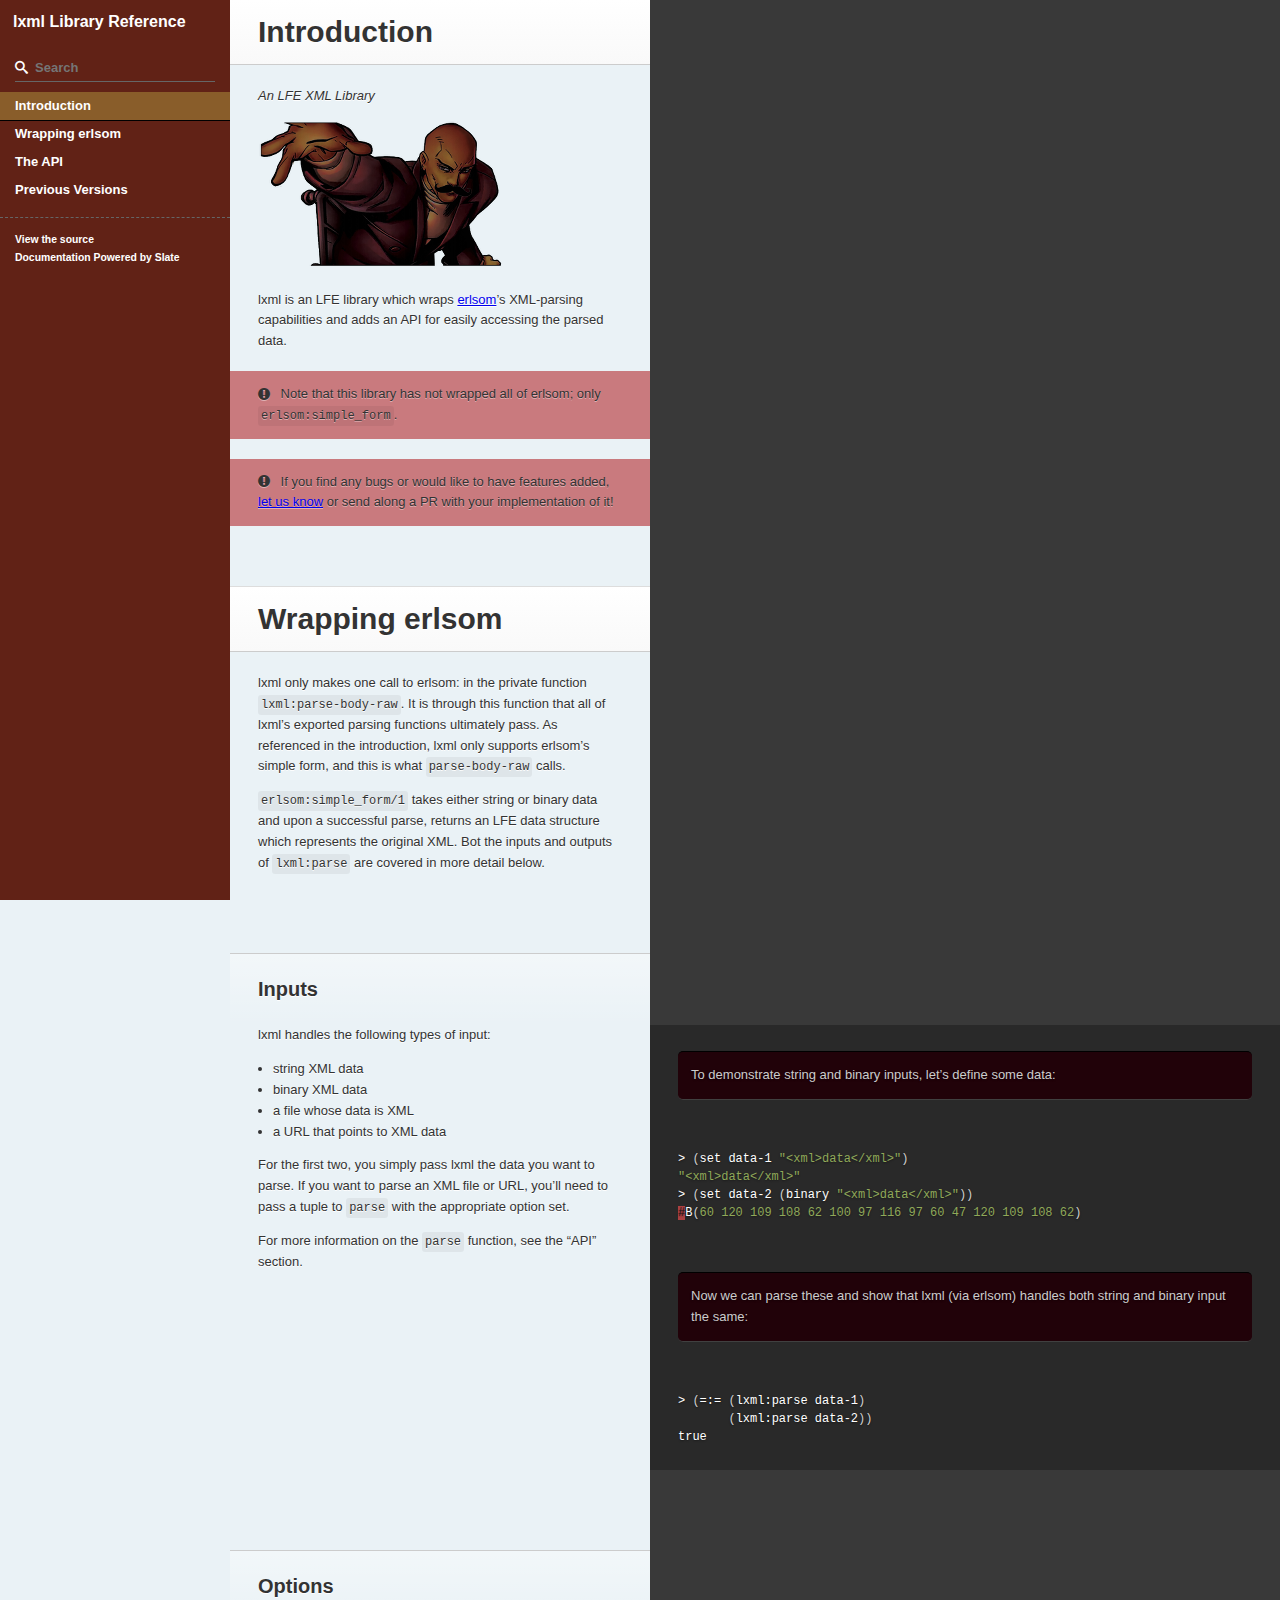
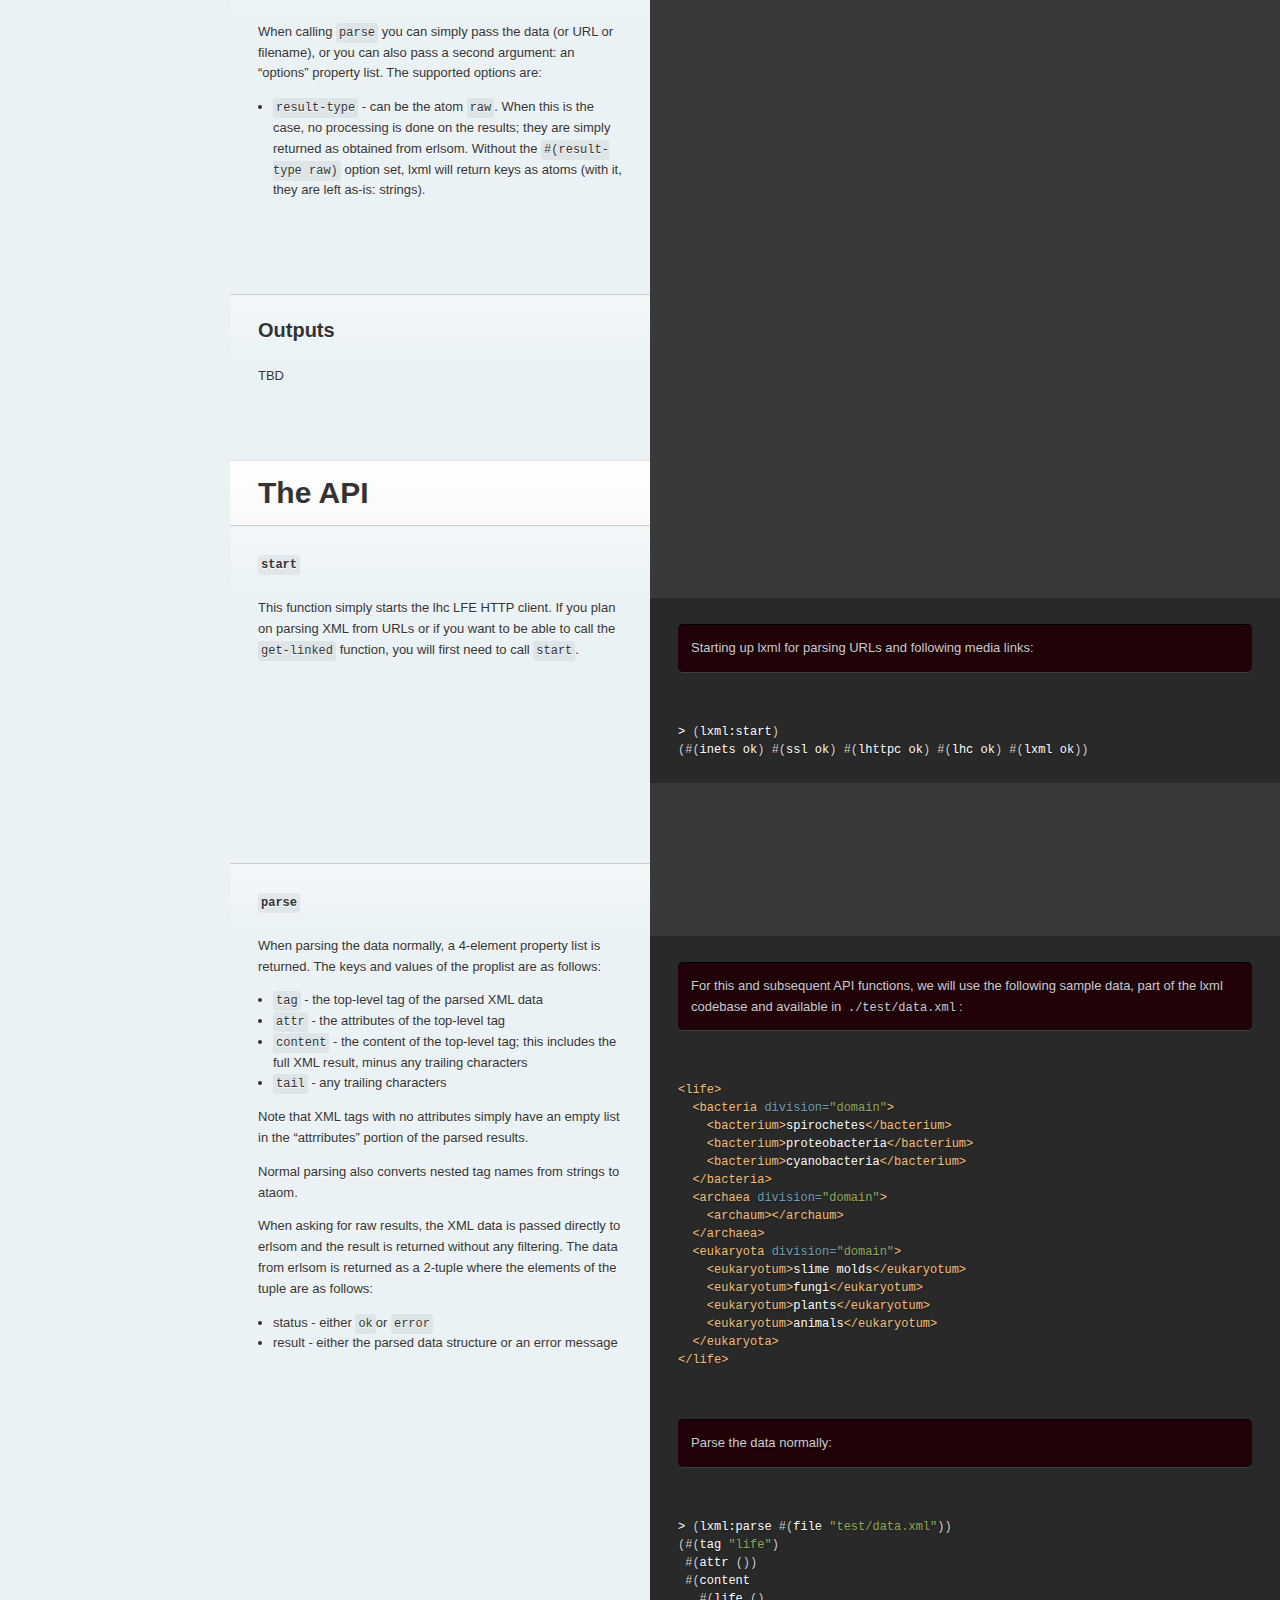
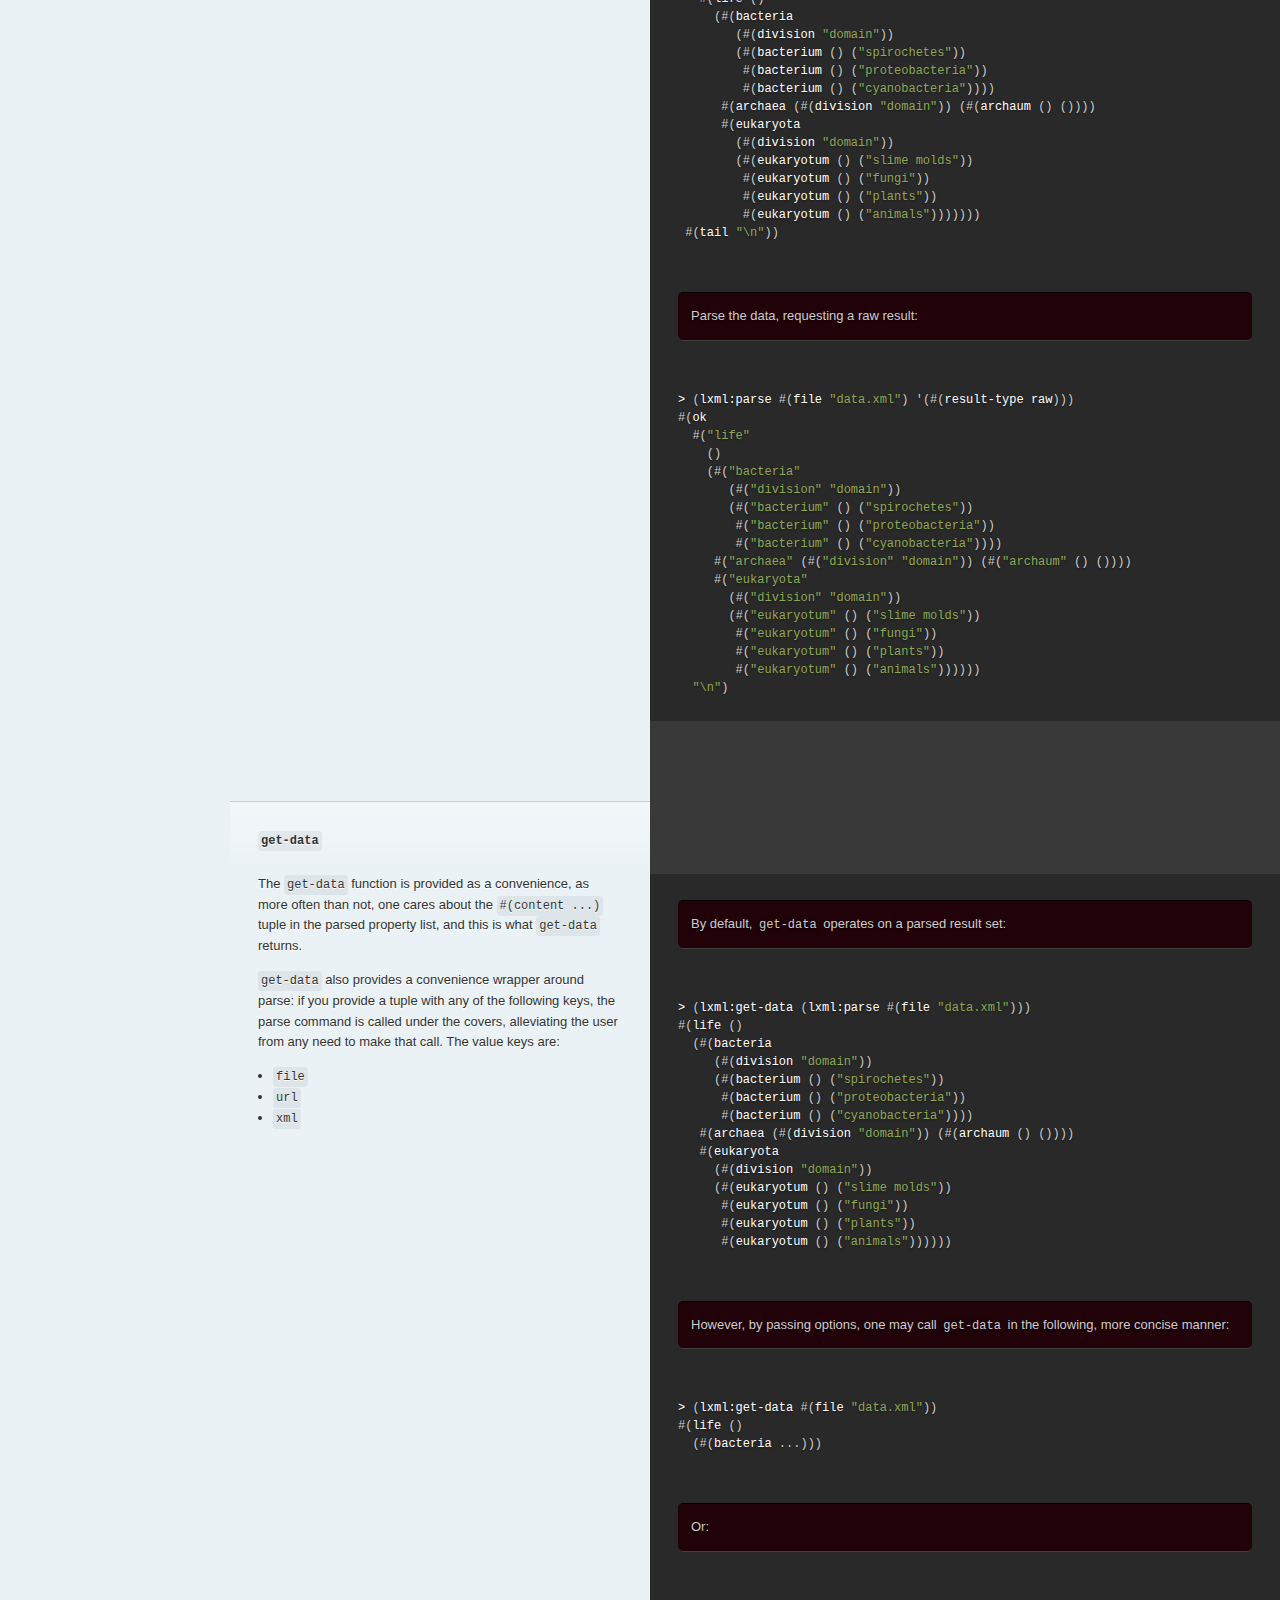
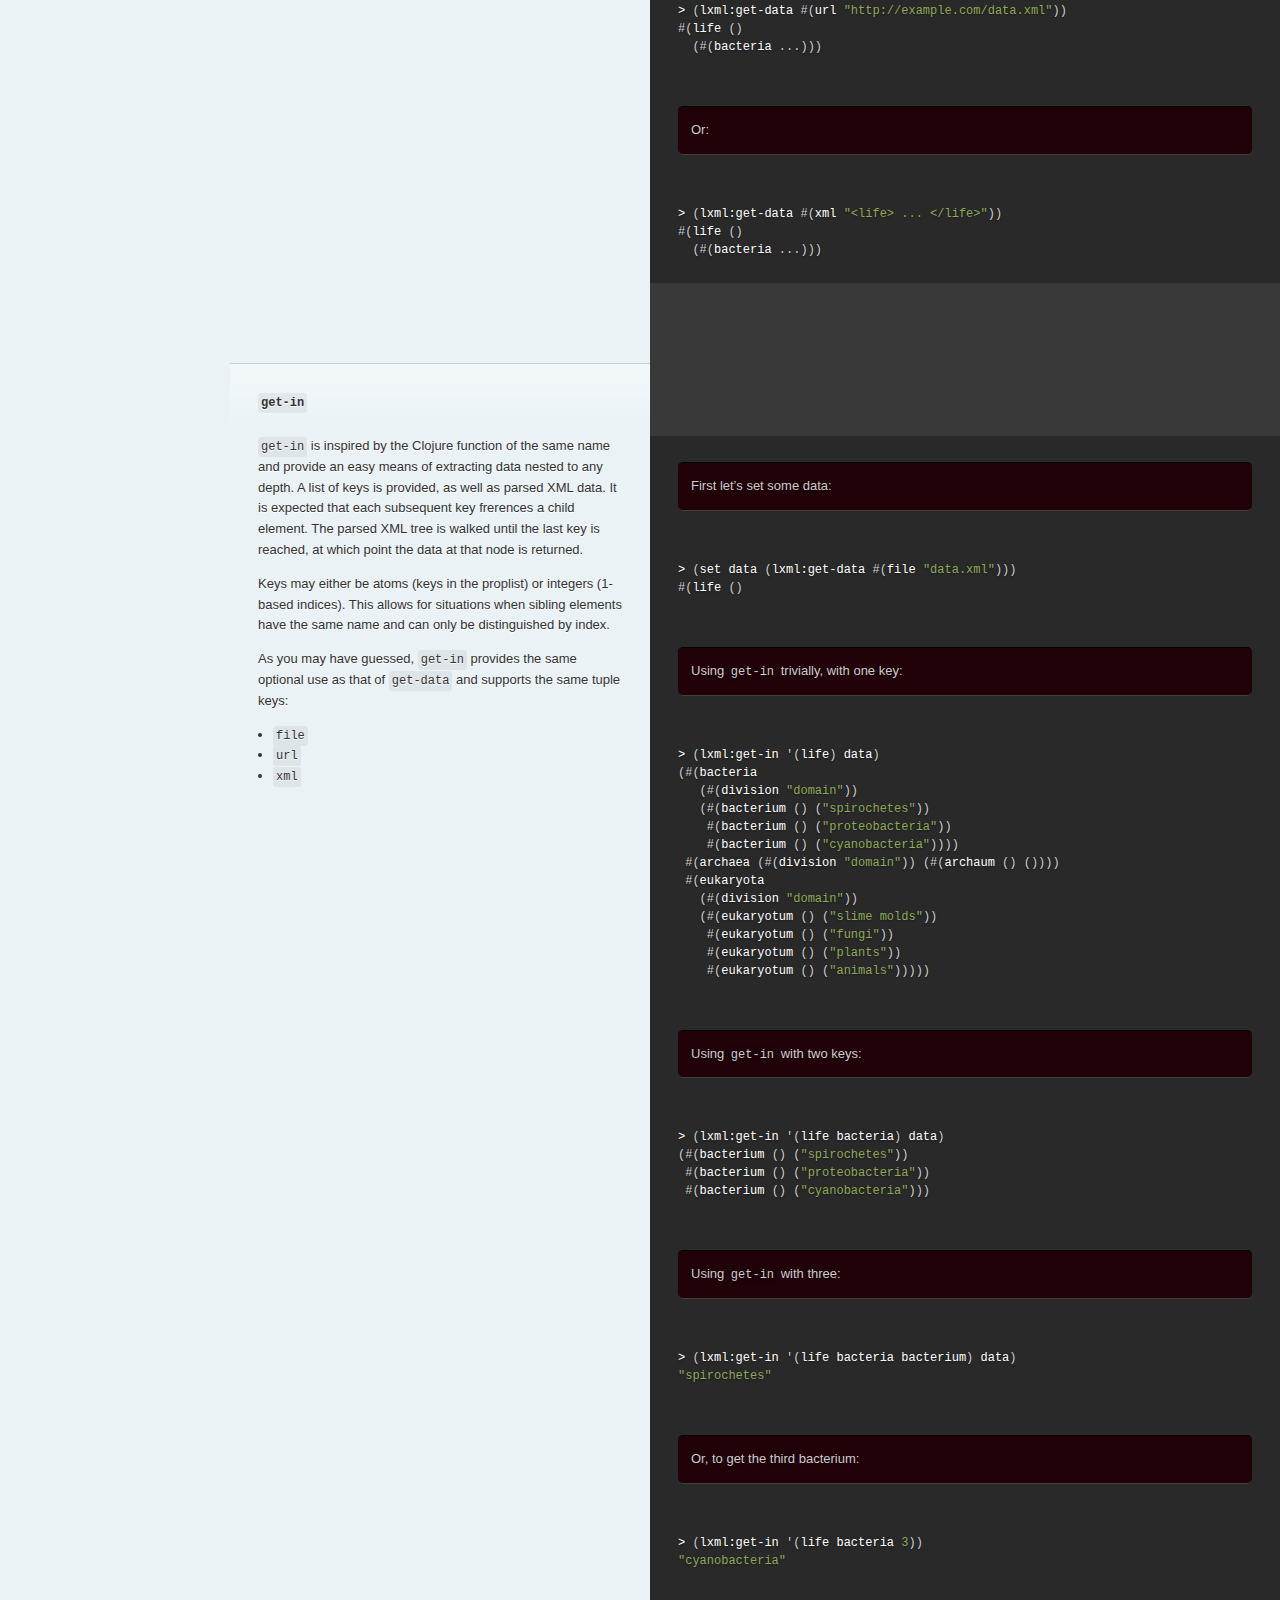
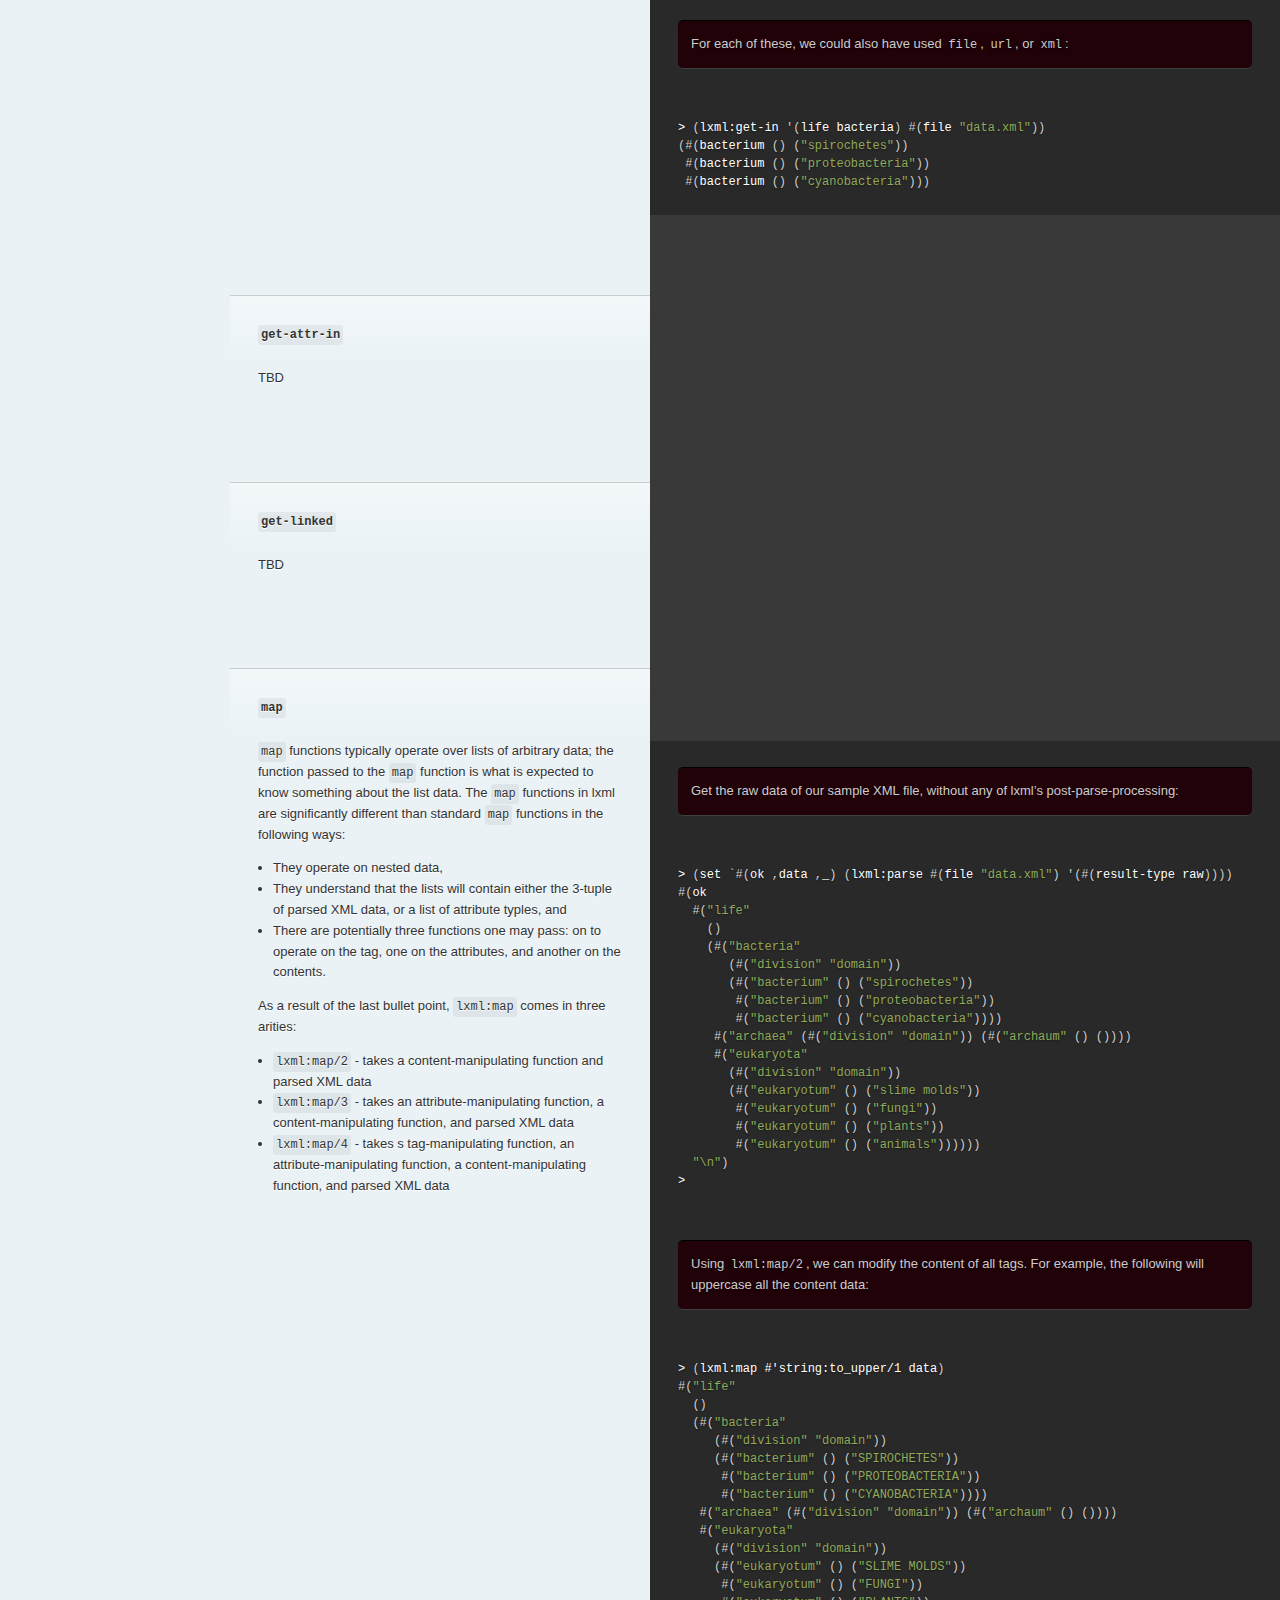
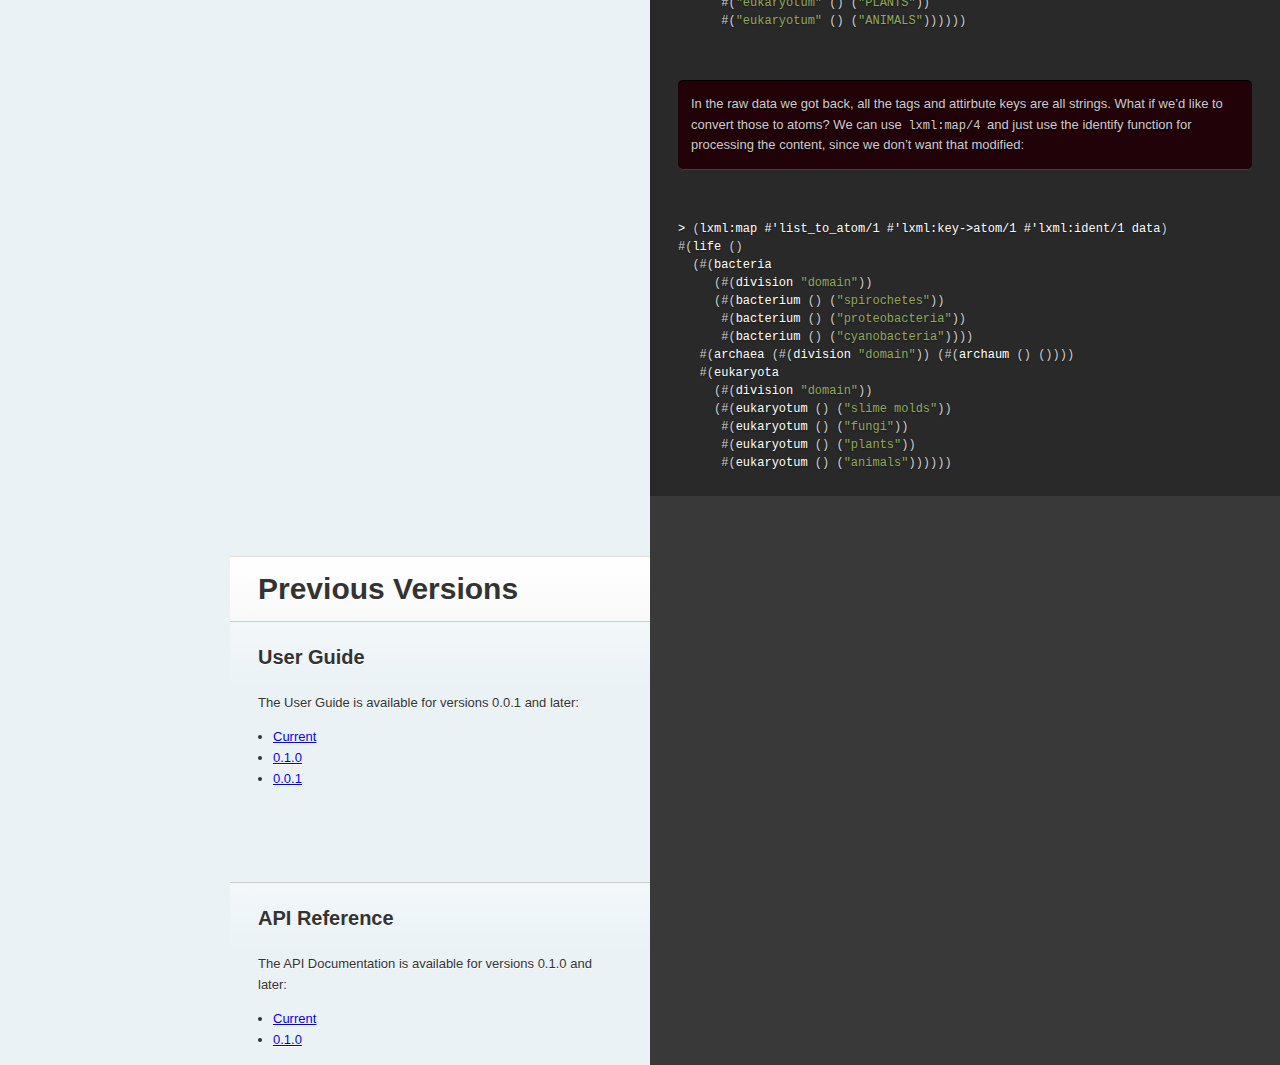
==== current/user-guide/index.html @ d86defbe "Generated content." ====
<!doctype html>
<html>
  <head>
    <meta charset="utf-8">
    <meta content="IE=edge,chrome=1" http-equiv="X-UA-Compatible">
    <meta name="viewport" content="width=device-width, initial-scale=1, maximum-scale=1">
    <title>lxml Library Reference</title>

    <link href="css/screen.css" rel="stylesheet" type="text/css" media="screen" />
    <link href="css/print.css" rel="stylesheet" type="text/css" media="print" />
    <script src="https://ajax.googleapis.com/ajax/libs/jquery/2.1.3/jquery.min.js"></script>
      <script src="js/all.js" type="text/javascript"></script>

      <script>
        $(function() {
          setupLanguages([null]);
        });
      </script>
  </head>

  <body class="index">
    <a href="#" id="nav-button">
      <span>
        NAV
        <img src="images/navbar.png" />
      </span>
    </a>
    <div class="tocify-wrapper">
      <div class="content"><span class="title">lxml Library Reference</span></div>
        <div class="lang-selector">
              <a href="#" data-language-name=""></a>
        </div>
        <div class="search">
          <input type="text" class="search" id="input-search" placeholder="Search">
        </div>
        <ul class="search-results"></ul>
      <div id="toc">
      </div>
        <ul class="toc-footer">
            <li><a href='http://githug.com/oubiwann/lxml/'>View the source</a></li>
            <li><a href='http://github.com/tripit/slate'>Documentation Powered by Slate</a></li>
        </ul>
    </div>
    <div class="page-wrapper">
      <div class="dark-box"></div>
      <div class="content">
        
          <h1 id="introduction">Introduction</h1>

<p><em>An LFE XML Library</em></p>

<p><img src="images/professor-xavier-emile.png" /></p>

<p>lxml is an LFE library which wraps <a href="https://github.com/willemdj/erlsom">erlsom</a>&rsquo;s XML-parsing capabilities and adds
an API for easily accessing the parsed data.</p>

<aside class="warning">
Note that this library has not wrapped all of erlsom; only <code>erlsom:simple_form</code>.
</aside>

<aside class="warning">
If you find any bugs or would like to have features added,
<a href="https://github.com/oubiwann/lxml/issues/new">let us know</a>
or send along a PR with your implementation of it!
</aside>

          <h1 id="wrapping-erlsom">Wrapping erlsom</h1>

<p>lxml only makes one call to erlsom: in the private function
<code class="prettyprint">lxml:parse-body-raw</code>. It is through this function that all of lxml&rsquo;s exported
parsing functions ultimately pass. As referenced in the introduction, lxml only
supports erlsom&rsquo;s simple form, and this is what <code class="prettyprint">parse-body-raw</code> calls.</p>

<p><code class="prettyprint">erlsom:simple_form/1</code> takes either string or binary data and upon a
successful parse, returns an LFE data structure which represents the original
XML. Bot the inputs and outputs of <code class="prettyprint">lxml:parse</code> are covered in more detail
below.</p>

<h2 id="inputs">Inputs</h2>

<blockquote>
<p>To demonstrate string and binary inputs, let&rsquo;s define some data:</p>
</blockquote>
<pre class="highlight common_lisp"><code><span class="nb">&gt;</span> <span class="p">(</span><span class="nb">set</span> <span class="nv">data-1</span> <span class="s">"&lt;xml&gt;data&lt;/xml&gt;"</span><span class="p">)</span>
<span class="s">"&lt;xml&gt;data&lt;/xml&gt;"</span>
<span class="nb">&gt;</span> <span class="p">(</span><span class="nb">set</span> <span class="nv">data-2</span> <span class="p">(</span><span class="nv">binary</span> <span class="s">"&lt;xml&gt;data&lt;/xml&gt;"</span><span class="p">))</span>
<span class="err">#</span><span class="nv">B</span><span class="p">(</span><span class="mi">60</span> <span class="mi">120</span> <span class="mi">109</span> <span class="mi">108</span> <span class="mi">62</span> <span class="mi">100</span> <span class="mi">97</span> <span class="mi">116</span> <span class="mi">97</span> <span class="mi">60</span> <span class="mi">47</span> <span class="mi">120</span> <span class="mi">109</span> <span class="mi">108</span> <span class="mi">62</span><span class="p">)</span>
</code></pre>

<blockquote>
<p>Now we can parse these and show that lxml (via erlsom) handles both string and
binary input the same:</p>
</blockquote>
<pre class="highlight common_lisp"><code><span class="nb">&gt;</span> <span class="p">(</span><span class="nv">=:=</span> <span class="p">(</span><span class="nv">lxml:parse</span> <span class="nv">data-1</span><span class="p">)</span>
       <span class="p">(</span><span class="nv">lxml:parse</span> <span class="nv">data-2</span><span class="p">))</span>
<span class="nv">true</span>
</code></pre>

<p>lxml handles the following types of input:</p>

<ul>
<li>string XML data</li>
<li>binary XML data</li>
<li>a file whose data is XML</li>
<li>a URL that points to XML data</li>
</ul>

<p>For the first two, you simply pass lxml the data you want to parse. If you want
to parse an XML file or URL, you&rsquo;ll need to pass a tuple to <code class="prettyprint">parse</code> with the
appropriate option set.</p>

<p>For more information on the <code class="prettyprint">parse</code> function, see the &ldquo;API&rdquo; section.</p>

<h2 id="options">Options</h2>

<p>When calling <code class="prettyprint">parse</code> you can simply pass the data (or URL or filename), or
you can also pass a second argument: an &ldquo;options&rdquo; property list. The supported
options are:</p>

<ul>
<li><code class="prettyprint">result-type</code> - can be the atom <code class="prettyprint">raw</code>. When this is the case, no
processing is done on the results; they are simply returned as obtained
from erlsom. Without the <code class="prettyprint">#(result-type raw)</code> option set, lxml will return
keys as atoms (with it, they are left as-is: strings).</li>
</ul>

<h2 id="outputs">Outputs</h2>

<p>TBD</p>

          <h1 id="the-api">The API</h1>

<h2 id="start"><code class="prettyprint">start</code></h2>

<blockquote>
<p>Starting up lxml for parsing URLs and following media links:</p>
</blockquote>
<pre class="highlight common_lisp"><code><span class="nb">&gt;</span> <span class="p">(</span><span class="nv">lxml:start</span><span class="p">)</span>
<span class="p">(</span><span class="o">#(</span><span class="nv">inets</span> <span class="nv">ok</span><span class="p">)</span> <span class="o">#(</span><span class="nv">ssl</span> <span class="nv">ok</span><span class="p">)</span> <span class="o">#(</span><span class="nv">lhttpc</span> <span class="nv">ok</span><span class="p">)</span> <span class="o">#(</span><span class="nv">lhc</span> <span class="nv">ok</span><span class="p">)</span> <span class="o">#(</span><span class="nv">lxml</span> <span class="nv">ok</span><span class="p">))</span>
</code></pre>

<p>This function simply starts the lhc LFE HTTP client. If you plan on parsing XML
from URLs or if you want to be able to call the <code class="prettyprint">get-linked</code> function, you
will first need to call <code class="prettyprint">start</code>.</p>

<h2 id="parse"><code class="prettyprint">parse</code></h2>

<blockquote>
<p>For this and subsequent API functions, we will use the following
sample data, part of the lxml codebase and available in <code class="prettyprint">./test/data.xml</code>:</p>
</blockquote>
<pre class="highlight xml"><code><span class="nt">&lt;life&gt;</span>
  <span class="nt">&lt;bacteria</span> <span class="na">division=</span><span class="s">"domain"</span><span class="nt">&gt;</span>
    <span class="nt">&lt;bacterium&gt;</span>spirochetes<span class="nt">&lt;/bacterium&gt;</span>
    <span class="nt">&lt;bacterium&gt;</span>proteobacteria<span class="nt">&lt;/bacterium&gt;</span>
    <span class="nt">&lt;bacterium&gt;</span>cyanobacteria<span class="nt">&lt;/bacterium&gt;</span>
  <span class="nt">&lt;/bacteria&gt;</span>
  <span class="nt">&lt;archaea</span> <span class="na">division=</span><span class="s">"domain"</span><span class="nt">&gt;</span>
    <span class="nt">&lt;archaum&gt;&lt;/archaum&gt;</span>
  <span class="nt">&lt;/archaea&gt;</span>
  <span class="nt">&lt;eukaryota</span> <span class="na">division=</span><span class="s">"domain"</span><span class="nt">&gt;</span>
    <span class="nt">&lt;eukaryotum&gt;</span>slime molds<span class="nt">&lt;/eukaryotum&gt;</span>
    <span class="nt">&lt;eukaryotum&gt;</span>fungi<span class="nt">&lt;/eukaryotum&gt;</span>
    <span class="nt">&lt;eukaryotum&gt;</span>plants<span class="nt">&lt;/eukaryotum&gt;</span>
    <span class="nt">&lt;eukaryotum&gt;</span>animals<span class="nt">&lt;/eukaryotum&gt;</span>
  <span class="nt">&lt;/eukaryota&gt;</span>
<span class="nt">&lt;/life&gt;</span>
</code></pre>

<blockquote>
<p>Parse the data normally:</p>
</blockquote>
<pre class="highlight common_lisp"><code><span class="nb">&gt;</span> <span class="p">(</span><span class="nv">lxml:parse</span> <span class="o">#(</span><span class="nv">file</span> <span class="s">"test/data.xml"</span><span class="p">))</span>
<span class="p">(</span><span class="o">#(</span><span class="nv">tag</span> <span class="s">"life"</span><span class="p">)</span>
 <span class="o">#(</span><span class="nv">attr</span> <span class="p">())</span>
 <span class="o">#(</span><span class="nv">content</span>
   <span class="o">#(</span><span class="nv">life</span> <span class="p">()</span>
     <span class="p">(</span><span class="o">#(</span><span class="nv">bacteria</span>
        <span class="p">(</span><span class="o">#(</span><span class="nv">division</span> <span class="s">"domain"</span><span class="p">))</span>
        <span class="p">(</span><span class="o">#(</span><span class="nv">bacterium</span> <span class="p">()</span> <span class="p">(</span><span class="s">"spirochetes"</span><span class="p">))</span>
         <span class="o">#(</span><span class="nv">bacterium</span> <span class="p">()</span> <span class="p">(</span><span class="s">"proteobacteria"</span><span class="p">))</span>
         <span class="o">#(</span><span class="nv">bacterium</span> <span class="p">()</span> <span class="p">(</span><span class="s">"cyanobacteria"</span><span class="p">))))</span>
      <span class="o">#(</span><span class="nv">archaea</span> <span class="p">(</span><span class="o">#(</span><span class="nv">division</span> <span class="s">"domain"</span><span class="p">))</span> <span class="p">(</span><span class="o">#(</span><span class="nv">archaum</span> <span class="p">()</span> <span class="p">())))</span>
      <span class="o">#(</span><span class="nv">eukaryota</span>
        <span class="p">(</span><span class="o">#(</span><span class="nv">division</span> <span class="s">"domain"</span><span class="p">))</span>
        <span class="p">(</span><span class="o">#(</span><span class="nv">eukaryotum</span> <span class="p">()</span> <span class="p">(</span><span class="s">"slime molds"</span><span class="p">))</span>
         <span class="o">#(</span><span class="nv">eukaryotum</span> <span class="p">()</span> <span class="p">(</span><span class="s">"fungi"</span><span class="p">))</span>
         <span class="o">#(</span><span class="nv">eukaryotum</span> <span class="p">()</span> <span class="p">(</span><span class="s">"plants"</span><span class="p">))</span>
         <span class="o">#(</span><span class="nv">eukaryotum</span> <span class="p">()</span> <span class="p">(</span><span class="s">"animals"</span><span class="p">)))))))</span>
 <span class="o">#(</span><span class="nv">tail</span> <span class="s">"\n"</span><span class="p">))</span>
</code></pre>

<blockquote>
<p>Parse the data, requesting a raw result:</p>
</blockquote>
<pre class="highlight common_lisp"><code><span class="nb">&gt;</span> <span class="p">(</span><span class="nv">lxml:parse</span> <span class="o">#(</span><span class="nv">file</span> <span class="s">"data.xml"</span><span class="p">)</span> <span class="o">'</span><span class="p">(</span><span class="o">#(</span><span class="nv">result-type</span> <span class="nv">raw</span><span class="p">)))</span>
<span class="o">#(</span><span class="nv">ok</span>
  <span class="o">#(</span><span class="s">"life"</span>
    <span class="p">()</span>
    <span class="p">(</span><span class="o">#(</span><span class="s">"bacteria"</span>
       <span class="p">(</span><span class="o">#(</span><span class="s">"division"</span> <span class="s">"domain"</span><span class="p">))</span>
       <span class="p">(</span><span class="o">#(</span><span class="s">"bacterium"</span> <span class="p">()</span> <span class="p">(</span><span class="s">"spirochetes"</span><span class="p">))</span>
        <span class="o">#(</span><span class="s">"bacterium"</span> <span class="p">()</span> <span class="p">(</span><span class="s">"proteobacteria"</span><span class="p">))</span>
        <span class="o">#(</span><span class="s">"bacterium"</span> <span class="p">()</span> <span class="p">(</span><span class="s">"cyanobacteria"</span><span class="p">))))</span>
     <span class="o">#(</span><span class="s">"archaea"</span> <span class="p">(</span><span class="o">#(</span><span class="s">"division"</span> <span class="s">"domain"</span><span class="p">))</span> <span class="p">(</span><span class="o">#(</span><span class="s">"archaum"</span> <span class="p">()</span> <span class="p">())))</span>
     <span class="o">#(</span><span class="s">"eukaryota"</span>
       <span class="p">(</span><span class="o">#(</span><span class="s">"division"</span> <span class="s">"domain"</span><span class="p">))</span>
       <span class="p">(</span><span class="o">#(</span><span class="s">"eukaryotum"</span> <span class="p">()</span> <span class="p">(</span><span class="s">"slime molds"</span><span class="p">))</span>
        <span class="o">#(</span><span class="s">"eukaryotum"</span> <span class="p">()</span> <span class="p">(</span><span class="s">"fungi"</span><span class="p">))</span>
        <span class="o">#(</span><span class="s">"eukaryotum"</span> <span class="p">()</span> <span class="p">(</span><span class="s">"plants"</span><span class="p">))</span>
        <span class="o">#(</span><span class="s">"eukaryotum"</span> <span class="p">()</span> <span class="p">(</span><span class="s">"animals"</span><span class="p">))))))</span>
  <span class="s">"\n"</span><span class="p">)</span>
</code></pre>

<p>When parsing the data normally, a 4-element property list is returned.
The keys and values of the proplist are as follows:</p>

<ul>
<li><code class="prettyprint">tag</code> - the top-level tag of the parsed XML data</li>
<li><code class="prettyprint">attr</code> - the attributes of the top-level tag</li>
<li><code class="prettyprint">content</code> - the content of the top-level tag; this includes the full
XML result, minus any trailing characters</li>
<li><code class="prettyprint">tail</code> - any trailing characters</li>
</ul>

<p>Note that XML tags with no attributes simply have an empty list in the
&ldquo;attrributes&rdquo; portion of the parsed results.</p>

<p>Normal parsing also converts nested tag names from strings to ataom.</p>

<p>When asking for raw results, the XML data is passed directly to erlsom and the
result is returned without any filtering. The data from erlsom is returned as
a 2-tuple where the elements of the tuple are as follows:</p>

<ul>
<li>status - either <code class="prettyprint">ok</code>or <code class="prettyprint">error</code></li>
<li>result - either the parsed data structure or an error message</li>
</ul>

<h2 id="get-data"><code class="prettyprint">get-data</code></h2>

<blockquote>
<p>By default, <code class="prettyprint">get-data</code> operates on a parsed result set:</p>
</blockquote>
<pre class="highlight common_lisp"><code><span class="nb">&gt;</span> <span class="p">(</span><span class="nv">lxml:get-data</span> <span class="p">(</span><span class="nv">lxml:parse</span> <span class="o">#(</span><span class="nv">file</span> <span class="s">"data.xml"</span><span class="p">)))</span>
<span class="o">#(</span><span class="nv">life</span> <span class="p">()</span>
  <span class="p">(</span><span class="o">#(</span><span class="nv">bacteria</span>
     <span class="p">(</span><span class="o">#(</span><span class="nv">division</span> <span class="s">"domain"</span><span class="p">))</span>
     <span class="p">(</span><span class="o">#(</span><span class="nv">bacterium</span> <span class="p">()</span> <span class="p">(</span><span class="s">"spirochetes"</span><span class="p">))</span>
      <span class="o">#(</span><span class="nv">bacterium</span> <span class="p">()</span> <span class="p">(</span><span class="s">"proteobacteria"</span><span class="p">))</span>
      <span class="o">#(</span><span class="nv">bacterium</span> <span class="p">()</span> <span class="p">(</span><span class="s">"cyanobacteria"</span><span class="p">))))</span>
   <span class="o">#(</span><span class="nv">archaea</span> <span class="p">(</span><span class="o">#(</span><span class="nv">division</span> <span class="s">"domain"</span><span class="p">))</span> <span class="p">(</span><span class="o">#(</span><span class="nv">archaum</span> <span class="p">()</span> <span class="p">())))</span>
   <span class="o">#(</span><span class="nv">eukaryota</span>
     <span class="p">(</span><span class="o">#(</span><span class="nv">division</span> <span class="s">"domain"</span><span class="p">))</span>
     <span class="p">(</span><span class="o">#(</span><span class="nv">eukaryotum</span> <span class="p">()</span> <span class="p">(</span><span class="s">"slime molds"</span><span class="p">))</span>
      <span class="o">#(</span><span class="nv">eukaryotum</span> <span class="p">()</span> <span class="p">(</span><span class="s">"fungi"</span><span class="p">))</span>
      <span class="o">#(</span><span class="nv">eukaryotum</span> <span class="p">()</span> <span class="p">(</span><span class="s">"plants"</span><span class="p">))</span>
      <span class="o">#(</span><span class="nv">eukaryotum</span> <span class="p">()</span> <span class="p">(</span><span class="s">"animals"</span><span class="p">))))))</span>
</code></pre>

<blockquote>
<p>However, by passing options, one may call <code class="prettyprint">get-data</code> in the following,
more concise manner:</p>
</blockquote>
<pre class="highlight common_lisp"><code><span class="nb">&gt;</span> <span class="p">(</span><span class="nv">lxml:get-data</span> <span class="o">#(</span><span class="nv">file</span> <span class="s">"data.xml"</span><span class="p">))</span>
<span class="o">#(</span><span class="nv">life</span> <span class="p">()</span>
  <span class="p">(</span><span class="o">#(</span><span class="nv">bacteria</span> <span class="o">...</span><span class="p">)))</span>
</code></pre>

<blockquote>
<p>Or:</p>
</blockquote>
<pre class="highlight common_lisp"><code><span class="nb">&gt;</span> <span class="p">(</span><span class="nv">lxml:get-data</span> <span class="o">#(</span><span class="nv">url</span> <span class="s">"http://example.com/data.xml"</span><span class="p">))</span>
<span class="o">#(</span><span class="nv">life</span> <span class="p">()</span>
  <span class="p">(</span><span class="o">#(</span><span class="nv">bacteria</span> <span class="o">...</span><span class="p">)))</span>
</code></pre>

<blockquote>
<p>Or:</p>
</blockquote>
<pre class="highlight common_lisp"><code><span class="nb">&gt;</span> <span class="p">(</span><span class="nv">lxml:get-data</span> <span class="o">#(</span><span class="nv">xml</span> <span class="s">"&lt;life&gt; ... &lt;/life&gt;"</span><span class="p">))</span>
<span class="o">#(</span><span class="nv">life</span> <span class="p">()</span>
  <span class="p">(</span><span class="o">#(</span><span class="nv">bacteria</span> <span class="o">...</span><span class="p">)))</span>
</code></pre>

<p>The <code class="prettyprint">get-data</code> function is provided as a convenience, as more often than not,
one cares about the <code class="prettyprint">#(content ...)</code> tuple in the parsed property list, and
this is what <code class="prettyprint">get-data</code> returns.</p>

<p><code class="prettyprint">get-data</code> also provides a convenience wrapper around parse: if you provide
a tuple with any of the following keys, the parse command is called under
the covers, alleviating the user from any need to make that call. The value
keys are:</p>

<ul>
<li><code class="prettyprint">file</code></li>
<li><code class="prettyprint">url</code></li>
<li><code class="prettyprint">xml</code></li>
</ul>

<h2 id="get-in"><code class="prettyprint">get-in</code></h2>

<blockquote>
<p>First let&rsquo;s set some data:</p>
</blockquote>
<pre class="highlight common_lisp"><code><span class="nb">&gt;</span> <span class="p">(</span><span class="nb">set</span> <span class="nv">data</span> <span class="p">(</span><span class="nv">lxml:get-data</span> <span class="o">#(</span><span class="nv">file</span> <span class="s">"data.xml"</span><span class="p">)))</span>
<span class="o">#(</span><span class="nv">life</span> <span class="p">()</span>
</code></pre>

<blockquote>
<p>Using <code class="prettyprint">get-in</code> trivially, with one key:</p>
</blockquote>
<pre class="highlight common_lisp"><code><span class="nb">&gt;</span> <span class="p">(</span><span class="nv">lxml:get-in</span> <span class="o">'</span><span class="p">(</span><span class="nv">life</span><span class="p">)</span> <span class="nv">data</span><span class="p">)</span>
<span class="p">(</span><span class="o">#(</span><span class="nv">bacteria</span>
   <span class="p">(</span><span class="o">#(</span><span class="nv">division</span> <span class="s">"domain"</span><span class="p">))</span>
   <span class="p">(</span><span class="o">#(</span><span class="nv">bacterium</span> <span class="p">()</span> <span class="p">(</span><span class="s">"spirochetes"</span><span class="p">))</span>
    <span class="o">#(</span><span class="nv">bacterium</span> <span class="p">()</span> <span class="p">(</span><span class="s">"proteobacteria"</span><span class="p">))</span>
    <span class="o">#(</span><span class="nv">bacterium</span> <span class="p">()</span> <span class="p">(</span><span class="s">"cyanobacteria"</span><span class="p">))))</span>
 <span class="o">#(</span><span class="nv">archaea</span> <span class="p">(</span><span class="o">#(</span><span class="nv">division</span> <span class="s">"domain"</span><span class="p">))</span> <span class="p">(</span><span class="o">#(</span><span class="nv">archaum</span> <span class="p">()</span> <span class="p">())))</span>
 <span class="o">#(</span><span class="nv">eukaryota</span>
   <span class="p">(</span><span class="o">#(</span><span class="nv">division</span> <span class="s">"domain"</span><span class="p">))</span>
   <span class="p">(</span><span class="o">#(</span><span class="nv">eukaryotum</span> <span class="p">()</span> <span class="p">(</span><span class="s">"slime molds"</span><span class="p">))</span>
    <span class="o">#(</span><span class="nv">eukaryotum</span> <span class="p">()</span> <span class="p">(</span><span class="s">"fungi"</span><span class="p">))</span>
    <span class="o">#(</span><span class="nv">eukaryotum</span> <span class="p">()</span> <span class="p">(</span><span class="s">"plants"</span><span class="p">))</span>
    <span class="o">#(</span><span class="nv">eukaryotum</span> <span class="p">()</span> <span class="p">(</span><span class="s">"animals"</span><span class="p">)))))</span>
</code></pre>

<blockquote>
<p>Using <code class="prettyprint">get-in</code> with two keys:</p>
</blockquote>
<pre class="highlight common_lisp"><code><span class="nb">&gt;</span> <span class="p">(</span><span class="nv">lxml:get-in</span> <span class="o">'</span><span class="p">(</span><span class="nv">life</span> <span class="nv">bacteria</span><span class="p">)</span> <span class="nv">data</span><span class="p">)</span>
<span class="p">(</span><span class="o">#(</span><span class="nv">bacterium</span> <span class="p">()</span> <span class="p">(</span><span class="s">"spirochetes"</span><span class="p">))</span>
 <span class="o">#(</span><span class="nv">bacterium</span> <span class="p">()</span> <span class="p">(</span><span class="s">"proteobacteria"</span><span class="p">))</span>
 <span class="o">#(</span><span class="nv">bacterium</span> <span class="p">()</span> <span class="p">(</span><span class="s">"cyanobacteria"</span><span class="p">)))</span>
</code></pre>

<blockquote>
<p>Using <code class="prettyprint">get-in</code> with three:</p>
</blockquote>
<pre class="highlight common_lisp"><code><span class="nb">&gt;</span> <span class="p">(</span><span class="nv">lxml:get-in</span> <span class="o">'</span><span class="p">(</span><span class="nv">life</span> <span class="nv">bacteria</span> <span class="nv">bacterium</span><span class="p">)</span> <span class="nv">data</span><span class="p">)</span>
<span class="s">"spirochetes"</span>
</code></pre>

<blockquote>
<p>Or, to get the third bacterium:</p>
</blockquote>
<pre class="highlight common_lisp"><code><span class="nb">&gt;</span> <span class="p">(</span><span class="nv">lxml:get-in</span> <span class="o">'</span><span class="p">(</span><span class="nv">life</span> <span class="nv">bacteria</span> <span class="mi">3</span><span class="p">))</span>
<span class="s">"cyanobacteria"</span>
</code></pre>

<blockquote>
<p>For each of these, we could also have used <code class="prettyprint">file</code>, <code class="prettyprint">url</code>, or <code class="prettyprint">xml</code>:</p>
</blockquote>
<pre class="highlight common_lisp"><code><span class="nb">&gt;</span> <span class="p">(</span><span class="nv">lxml:get-in</span> <span class="o">'</span><span class="p">(</span><span class="nv">life</span> <span class="nv">bacteria</span><span class="p">)</span> <span class="o">#(</span><span class="nv">file</span> <span class="s">"data.xml"</span><span class="p">))</span>
<span class="p">(</span><span class="o">#(</span><span class="nv">bacterium</span> <span class="p">()</span> <span class="p">(</span><span class="s">"spirochetes"</span><span class="p">))</span>
 <span class="o">#(</span><span class="nv">bacterium</span> <span class="p">()</span> <span class="p">(</span><span class="s">"proteobacteria"</span><span class="p">))</span>
 <span class="o">#(</span><span class="nv">bacterium</span> <span class="p">()</span> <span class="p">(</span><span class="s">"cyanobacteria"</span><span class="p">)))</span>
</code></pre>

<p><code class="prettyprint">get-in</code> is inspired by the Clojure function of the same name and provide
an easy means of extracting data nested to any depth. A list of keys is
provided, as well as parsed XML data. It is expected that each subsequent key
frerences a child element. The parsed XML tree is walked until the last
key is reached, at which point the data at that node is returned.</p>

<p>Keys may either be atoms (keys in the proplist) or integers (1-based indices).
This allows for situations when sibling elements have the same name and
can only be distinguished by index.</p>

<p>As you may have guessed, <code class="prettyprint">get-in</code> provides the same optional use as that
of <code class="prettyprint">get-data</code> and supports the same tuple keys:</p>

<ul>
<li><code class="prettyprint">file</code></li>
<li><code class="prettyprint">url</code></li>
<li><code class="prettyprint">xml</code></li>
</ul>

<h2 id="get-attr-in"><code class="prettyprint">get-attr-in</code></h2>

<p>TBD</p>

<h2 id="get-linked"><code class="prettyprint">get-linked</code></h2>

<p>TBD</p>

<h2 id="map"><code class="prettyprint">map</code></h2>

<blockquote>
<p>Get the raw data of our sample XML file, without any of lxml&rsquo;s
  post-parse-processing:</p>
</blockquote>
<pre class="highlight common_lisp"><code><span class="nb">&gt;</span> <span class="p">(</span><span class="nb">set</span> <span class="o">`#(</span><span class="nv">ok</span> <span class="o">,</span><span class="nv">data</span> <span class="o">,</span><span class="nv">_</span><span class="p">)</span> <span class="p">(</span><span class="nv">lxml:parse</span> <span class="o">#(</span><span class="nv">file</span> <span class="s">"data.xml"</span><span class="p">)</span> <span class="o">'</span><span class="p">(</span><span class="o">#(</span><span class="nv">result-type</span> <span class="nv">raw</span><span class="p">))))</span>
<span class="o">#(</span><span class="nv">ok</span>
  <span class="o">#(</span><span class="s">"life"</span>
    <span class="p">()</span>
    <span class="p">(</span><span class="o">#(</span><span class="s">"bacteria"</span>
       <span class="p">(</span><span class="o">#(</span><span class="s">"division"</span> <span class="s">"domain"</span><span class="p">))</span>
       <span class="p">(</span><span class="o">#(</span><span class="s">"bacterium"</span> <span class="p">()</span> <span class="p">(</span><span class="s">"spirochetes"</span><span class="p">))</span>
        <span class="o">#(</span><span class="s">"bacterium"</span> <span class="p">()</span> <span class="p">(</span><span class="s">"proteobacteria"</span><span class="p">))</span>
        <span class="o">#(</span><span class="s">"bacterium"</span> <span class="p">()</span> <span class="p">(</span><span class="s">"cyanobacteria"</span><span class="p">))))</span>
     <span class="o">#(</span><span class="s">"archaea"</span> <span class="p">(</span><span class="o">#(</span><span class="s">"division"</span> <span class="s">"domain"</span><span class="p">))</span> <span class="p">(</span><span class="o">#(</span><span class="s">"archaum"</span> <span class="p">()</span> <span class="p">())))</span>
     <span class="o">#(</span><span class="s">"eukaryota"</span>
       <span class="p">(</span><span class="o">#(</span><span class="s">"division"</span> <span class="s">"domain"</span><span class="p">))</span>
       <span class="p">(</span><span class="o">#(</span><span class="s">"eukaryotum"</span> <span class="p">()</span> <span class="p">(</span><span class="s">"slime molds"</span><span class="p">))</span>
        <span class="o">#(</span><span class="s">"eukaryotum"</span> <span class="p">()</span> <span class="p">(</span><span class="s">"fungi"</span><span class="p">))</span>
        <span class="o">#(</span><span class="s">"eukaryotum"</span> <span class="p">()</span> <span class="p">(</span><span class="s">"plants"</span><span class="p">))</span>
        <span class="o">#(</span><span class="s">"eukaryotum"</span> <span class="p">()</span> <span class="p">(</span><span class="s">"animals"</span><span class="p">))))))</span>
  <span class="s">"\n"</span><span class="p">)</span>
<span class="nb">&gt;</span>
</code></pre>

<blockquote>
<p>Using <code class="prettyprint">lxml:map/2</code>, we can modify the content of all tags. For example,
  the following will uppercase all the content data:</p>
</blockquote>
<pre class="highlight common_lisp"><code><span class="nb">&gt;</span> <span class="p">(</span><span class="nv">lxml:map</span> <span class="nf">#'</span><span class="nv">string:to_upper/1</span> <span class="nv">data</span><span class="p">)</span>
<span class="o">#(</span><span class="s">"life"</span>
  <span class="p">()</span>
  <span class="p">(</span><span class="o">#(</span><span class="s">"bacteria"</span>
     <span class="p">(</span><span class="o">#(</span><span class="s">"division"</span> <span class="s">"domain"</span><span class="p">))</span>
     <span class="p">(</span><span class="o">#(</span><span class="s">"bacterium"</span> <span class="p">()</span> <span class="p">(</span><span class="s">"SPIROCHETES"</span><span class="p">))</span>
      <span class="o">#(</span><span class="s">"bacterium"</span> <span class="p">()</span> <span class="p">(</span><span class="s">"PROTEOBACTERIA"</span><span class="p">))</span>
      <span class="o">#(</span><span class="s">"bacterium"</span> <span class="p">()</span> <span class="p">(</span><span class="s">"CYANOBACTERIA"</span><span class="p">))))</span>
   <span class="o">#(</span><span class="s">"archaea"</span> <span class="p">(</span><span class="o">#(</span><span class="s">"division"</span> <span class="s">"domain"</span><span class="p">))</span> <span class="p">(</span><span class="o">#(</span><span class="s">"archaum"</span> <span class="p">()</span> <span class="p">())))</span>
   <span class="o">#(</span><span class="s">"eukaryota"</span>
     <span class="p">(</span><span class="o">#(</span><span class="s">"division"</span> <span class="s">"domain"</span><span class="p">))</span>
     <span class="p">(</span><span class="o">#(</span><span class="s">"eukaryotum"</span> <span class="p">()</span> <span class="p">(</span><span class="s">"SLIME MOLDS"</span><span class="p">))</span>
      <span class="o">#(</span><span class="s">"eukaryotum"</span> <span class="p">()</span> <span class="p">(</span><span class="s">"FUNGI"</span><span class="p">))</span>
      <span class="o">#(</span><span class="s">"eukaryotum"</span> <span class="p">()</span> <span class="p">(</span><span class="s">"PLANTS"</span><span class="p">))</span>
      <span class="o">#(</span><span class="s">"eukaryotum"</span> <span class="p">()</span> <span class="p">(</span><span class="s">"ANIMALS"</span><span class="p">))))))</span>
</code></pre>

<blockquote>
<p>In the raw data we got back, all the tags and attirbute keys are all strings.
  What if we&rsquo;d like to convert those to atoms? We can use <code class="prettyprint">lxml:map/4</code> and
  just use the identify function for processing the content, since we don&rsquo;t
  want that modified:</p>
</blockquote>
<pre class="highlight common_lisp"><code><span class="nb">&gt;</span> <span class="p">(</span><span class="nv">lxml:map</span> <span class="nf">#'</span><span class="nv">list_to_atom/1</span> <span class="nf">#'</span><span class="nv">lxml:key-&gt;atom/1</span> <span class="nf">#'</span><span class="nv">lxml:ident/1</span> <span class="nv">data</span><span class="p">)</span>
<span class="o">#(</span><span class="nv">life</span> <span class="p">()</span>
  <span class="p">(</span><span class="o">#(</span><span class="nv">bacteria</span>
     <span class="p">(</span><span class="o">#(</span><span class="nv">division</span> <span class="s">"domain"</span><span class="p">))</span>
     <span class="p">(</span><span class="o">#(</span><span class="nv">bacterium</span> <span class="p">()</span> <span class="p">(</span><span class="s">"spirochetes"</span><span class="p">))</span>
      <span class="o">#(</span><span class="nv">bacterium</span> <span class="p">()</span> <span class="p">(</span><span class="s">"proteobacteria"</span><span class="p">))</span>
      <span class="o">#(</span><span class="nv">bacterium</span> <span class="p">()</span> <span class="p">(</span><span class="s">"cyanobacteria"</span><span class="p">))))</span>
   <span class="o">#(</span><span class="nv">archaea</span> <span class="p">(</span><span class="o">#(</span><span class="nv">division</span> <span class="s">"domain"</span><span class="p">))</span> <span class="p">(</span><span class="o">#(</span><span class="nv">archaum</span> <span class="p">()</span> <span class="p">())))</span>
   <span class="o">#(</span><span class="nv">eukaryota</span>
     <span class="p">(</span><span class="o">#(</span><span class="nv">division</span> <span class="s">"domain"</span><span class="p">))</span>
     <span class="p">(</span><span class="o">#(</span><span class="nv">eukaryotum</span> <span class="p">()</span> <span class="p">(</span><span class="s">"slime molds"</span><span class="p">))</span>
      <span class="o">#(</span><span class="nv">eukaryotum</span> <span class="p">()</span> <span class="p">(</span><span class="s">"fungi"</span><span class="p">))</span>
      <span class="o">#(</span><span class="nv">eukaryotum</span> <span class="p">()</span> <span class="p">(</span><span class="s">"plants"</span><span class="p">))</span>
      <span class="o">#(</span><span class="nv">eukaryotum</span> <span class="p">()</span> <span class="p">(</span><span class="s">"animals"</span><span class="p">))))))</span>
</code></pre>

<p><code class="prettyprint">map</code> functions typically operate over lists of arbitrary data; the function
passed to the <code class="prettyprint">map</code> function is what is expected to know something about the
list data. The <code class="prettyprint">map</code> functions in lxml are significantly different than
standard <code class="prettyprint">map</code> functions in the following ways:</p>

<ul>
<li>They operate on nested data,</li>
<li>They understand that the lists will contain either the 3-tuple of parsed XML
data, or a list of attribute typles, and</li>
<li>There are potentially three functions one may pass: on to operate on the tag,
one on the attributes, and another on the contents.</li>
</ul>

<p>As a result of the last bullet point, <code class="prettyprint">lxml:map</code> comes in three arities:</p>

<ul>
<li><code class="prettyprint">lxml:map/2</code> - takes a content-manipulating function and parsed XML data</li>
<li><code class="prettyprint">lxml:map/3</code> - takes an attribute-manipulating function,
a content-manipulating function, and parsed XML data</li>
<li><code class="prettyprint">lxml:map/4</code> - takes s tag-manipulating function,
an attribute-manipulating function,
a content-manipulating function, and parsed XML data</li>
</ul>

          
          <h1 id="previous-versions">Previous Versions</h1>

<h2 id="user-guide">User Guide</h2>

<p>The User Guide is available for versions 0.0.1 and later:</p>

<ul>
<li><a href="../user-guide/">Current</a></li>
<li><a href="../user-guide/">0.1.0</a></li>
<li><a href="../../0.0.1/user-guide/">0.0.1</a></li>
</ul>

<h2 id="api-reference">API Reference</h2>

<p>The API Documentation is available for versions 0.1.0 and later:</p>

<ul>
<li><a href="../api/">Current</a></li>
<li><a href="../api/">0.1.0</a></li>
</ul>

      </div>
      <div class="dark-box">
          <div class="lang-selector">
                <a href="#" data-language-name=""></a>
          </div>
      </div>
    </div>
  </body>
</html>
---- current/user-guide/css/screen.css ----
/*! normalize.css v3.0.2 | MIT License | git.io/normalize */html{font-family:sans-serif;-ms-text-size-adjust:100%;-webkit-text-size-adjust:100%}body{margin:0}article,aside,details,figcaption,figure,footer,header,hgroup,main,menu,nav,section,summary{display:block}audio,canvas,progress,video{display:inline-block;vertical-align:baseline}audio:not([controls]){display:none;height:0}[hidden],template{display:none}a{background-color:transparent}a:active,a:hover{outline:0}abbr[title]{border-bottom:1px dotted}b,strong{font-weight:bold}dfn{font-style:italic}h1{font-size:2em;margin:0.67em 0}mark{background:#ff0;color:#000}small{font-size:80%}sub,sup{font-size:75%;line-height:0;position:relative;vertical-align:baseline}sup{top:-0.5em}sub{bottom:-0.25em}img{border:0}svg:not(:root){overflow:hidden}figure{margin:1em 40px}hr{-moz-box-sizing:content-box;box-sizing:content-box;height:0}pre{overflow:auto}code,kbd,pre,samp{font-family:monospace, monospace;font-size:1em}button,input,optgroup,select,textarea{color:inherit;font:inherit;margin:0}button{overflow:visible}button,select{text-transform:none}button,html input[type="button"],input[type="reset"],input[type="submit"]{-webkit-appearance:button;cursor:pointer}button[disabled],html input[disabled]{cursor:default}button::-moz-focus-inner,input::-moz-focus-inner{border:0;padding:0}input{line-height:normal}input[type="checkbox"],input[type="radio"]{box-sizing:border-box;padding:0}input[type="number"]::-webkit-inner-spin-button,input[type="number"]::-webkit-outer-spin-button{height:auto}input[type="search"]{-webkit-appearance:textfield;-moz-box-sizing:content-box;-webkit-box-sizing:content-box;box-sizing:content-box}input[type="search"]::-webkit-search-cancel-button,input[type="search"]::-webkit-search-decoration{-webkit-appearance:none}fieldset{border:1px solid #c0c0c0;margin:0 2px;padding:0.35em 0.625em 0.75em}legend{border:0;padding:0}textarea{overflow:auto}optgroup{font-weight:bold}table{border-collapse:collapse;border-spacing:0}td,th{padding:0}.content h1,.content h2,.content h3,.content h4,.content h5,.content h6,html,body{font-family:"Helvetica Neue", Helvetica, Arial, sans-serif;font-size:13px}.content h1,.content h2,.content h3,.content h4,.content h5,.content h6{font-weight:bold}.content code,.content pre{font-family:Consolas, Menlo, Monaco, "Lucida Console", "Liberation Mono", "DejaVu Sans Mono", "Bitstream Vera Sans Mono", "Courier New", monospace, serif;font-size:12px;line-height:1.5}.content code{-ms-word-break:break-all;word-break:break-all;word-break:break-word;-webkit-hyphens:auto;-moz-hyphens:auto;hyphens:auto}.highlight table td{padding:5px}.highlight table pre{margin:0}.highlight,.highlight .w{color:#f8f8f2;background-color:#272822}.highlight .err{color:#151515;background-color:#ac4142}.highlight .c,.highlight .cd,.highlight .cm,.highlight .c1,.highlight .cs{color:#505050}.highlight .cp{color:#f4bf75}.highlight .nt{color:#f4bf75}.highlight .o,.highlight .ow{color:#d0d0d0}.highlight .p,.highlight .pi{color:#d0d0d0}.highlight .gi{color:#90a959}.highlight .gd{color:#ac4142}.highlight .gh{color:#6a9fb5;background-color:#151515;font-weight:bold}.highlight .k,.highlight .kn,.highlight .kp,.highlight .kr,.highlight .kv{color:#aa759f}.highlight .kc{color:#d28445}.highlight .kt{color:#d28445}.highlight .kd{color:#d28445}.highlight .s,.highlight .sb,.highlight .sc,.highlight .sd,.highlight .s2,.highlight .sh,.highlight .sx,.highlight .s1{color:#90a959}.highlight .sr{color:#75b5aa}.highlight .si{color:#8f5536}.highlight .se{color:#8f5536}.highlight .nn{color:#f4bf75}.highlight .nc{color:#f4bf75}.highlight .no{color:#f4bf75}.highlight .na{color:#6a9fb5}.highlight .m,.highlight .mf,.highlight .mh,.highlight .mi,.highlight .il,.highlight .mo,.highlight .mb,.highlight .mx{color:#90a959}.highlight .ss{color:#90a959}.highlight .c,.highlight .cm,.highlight .c1,.highlight .cs{color:#909090}.highlight,.highlight .w{background-color:#292929}@font-face{font-family:'icomoon';src:url("../fonts/icomoon.eot");src:url("../fonts/icomoon.eot?#iefix") format("embedded-opentype"),url("../fonts/icomoon.ttf") format("truetype"),url("../fonts/icomoon.woff") format("woff"),url("../fonts/icomoon.svg#icomoon") format("svg");font-weight:normal;font-style:normal}.content aside.warning:before,.content aside.notice:before,.content aside.success:before,.tocify-wrapper>.search:before{font-family:'icomoon';speak:none;font-style:normal;font-weight:normal;font-variant:normal;text-transform:none;line-height:1}.content aside.warning:before{content:"\e600"}.content aside.notice:before{content:"\e602"}.content aside.success:before{content:"\e606"}.tocify-wrapper>.search:before{content:"\e607"}html,body{color:#333;padding:0;margin:0;-webkit-font-smoothing:antialiased;-moz-osx-font-smoothing:grayscale;background-color:#eaf2f6;height:100%;-webkit-text-size-adjust:none}.tocify-wrapper .content{padding:1em}.tocify-wrapper .content .title{font-size:16px;color:#fff}#toc>ul>li>a>span{float:right;background-color:#2484FF;border-radius:40px;width:20px}.tocify-wrapper{-moz-transition:left 0.3s ease-in-out;-o-transition:left 0.3s ease-in-out;-webkit-transition:left 0.3s ease-in-out;transition:left 0.3s ease-in-out;overflow-y:auto;overflow-x:hidden;position:fixed;z-index:30;top:0;left:0;bottom:0;width:230px;background-color:#612216;font-size:13px;font-weight:bold}.tocify-wrapper .lang-selector{display:none}.tocify-wrapper .lang-selector a{padding-top:0.5em;padding-bottom:0.5em}.tocify-wrapper>img{display:block}.tocify-wrapper>.search{position:relative}.tocify-wrapper>.search input{background:#612216;border-width:0 0 1px 0;border-color:#666;padding:6px 0 6px 20px;-moz-box-sizing:border-box;-webkit-box-sizing:border-box;box-sizing:border-box;margin:10px 15px;width:200px;outline:none;color:#fff;border-radius:0}.tocify-wrapper>.search:before{position:absolute;top:17px;left:15px;color:#fff}.tocify-wrapper img+.tocify{margin-top:20px}.tocify-wrapper .search-results{margin-top:0;-moz-box-sizing:border-box;-webkit-box-sizing:border-box;box-sizing:border-box;height:0;overflow-y:auto;overflow-x:hidden;-moz-transition-property:height, margin;-o-transition-property:height, margin;-webkit-transition-property:height, margin;transition-property:height margin;-moz-transition-duration:180ms;-o-transition-duration:180ms;-webkit-transition-duration:180ms;transition-duration:180ms;-moz-transition-timing-function:ease-in-out;-o-transition-timing-function:ease-in-out;-webkit-transition-timing-function:ease-in-out;transition-timing-function:ease-in-out;background:url('[data-uri]'),url('[data-uri]'),url('[data-uri]'),url('[data-uri]'),#3e0b0b;background:-webkit-gradient(linear, 50% 0%, 50% 8, color-stop(0%, rgba(0,0,0,0.2)), color-stop(100%, transparent)),-webkit-gradient(linear, 50% 100%, 50% 0%, color-stop(0%, rgba(0,0,0,0.2)), color-stop(100%, transparent)),-webkit-gradient(linear, 50% 0%, 50% 1.5, color-stop(0%, #000), color-stop(100%, transparent)),-webkit-gradient(linear, 50% 100%, 50% 0%, color-stop(0%, #939393), color-stop(100%, rgba(147,147,147,0))),#3e0b0b;background:-moz-linear-gradient(top, rgba(0,0,0,0.2), transparent 8px),-moz-linear-gradient(bottom, rgba(0,0,0,0.2), transparent 8px),-moz-linear-gradient(top, #000, transparent 1.5px),-moz-linear-gradient(bottom, #939393, rgba(147,147,147,0) 1.5px),#3e0b0b;background:-webkit-linear-gradient(top, rgba(0,0,0,0.2), transparent 8px),-webkit-linear-gradient(bottom, rgba(0,0,0,0.2), transparent 8px),-webkit-linear-gradient(top, #000, transparent 1.5px),-webkit-linear-gradient(bottom, #939393, rgba(147,147,147,0) 1.5px),#3e0b0b;background:linear-gradient(to bottom, rgba(0,0,0,0.2), transparent 8px),linear-gradient(to top, rgba(0,0,0,0.2), transparent 8px),linear-gradient(to bottom, #000, transparent 1.5px),linear-gradient(to top, #939393, rgba(147,147,147,0) 1.5px),#3e0b0b}.tocify-wrapper .search-results.visible{height:30%;margin-bottom:1em}.tocify-wrapper .search-results li{margin:1em 15px;line-height:1}.tocify-wrapper .search-results a{color:#fff;text-decoration:none}.tocify-wrapper .search-results a:hover{text-decoration:underline}.tocify-wrapper .tocify-item>a,.tocify-wrapper .toc-footer li{padding:0 15px 0 15px;display:block;overflow-x:hidden;white-space:nowrap;text-overflow:ellipsis}.tocify-wrapper ul,.tocify-wrapper li{list-style:none;margin:0;padding:0;line-height:28px}.tocify-wrapper li{color:#fff;-moz-transition-property:"background";-o-transition-property:"background";-webkit-transition-property:"background";transition-property:"background";-moz-transition-timing-function:"linear";-o-transition-timing-function:"linear";-webkit-transition-timing-function:"linear";transition-timing-function:"linear";-moz-transition-duration:230ms;-o-transition-duration:230ms;-webkit-transition-duration:230ms;transition-duration:230ms}.tocify-wrapper .tocify-focus{-moz-box-shadow:0px 1px 0px #000;-webkit-box-shadow:0px 1px 0px #000;box-shadow:0px 1px 0px #000;background-color:#895d2a;color:#fff}.tocify-wrapper .tocify-subheader{display:none;background-color:#3e0b0b;font-weight:500;background:url('[data-uri]'),url('[data-uri]'),url('[data-uri]'),url('[data-uri]'),#3e0b0b;background:-webkit-gradient(linear, 50% 0%, 50% 8, color-stop(0%, rgba(0,0,0,0.2)), color-stop(100%, transparent)),-webkit-gradient(linear, 50% 100%, 50% 0%, color-stop(0%, rgba(0,0,0,0.2)), color-stop(100%, transparent)),-webkit-gradient(linear, 50% 0%, 50% 1.5, color-stop(0%, #000), color-stop(100%, transparent)),-webkit-gradient(linear, 50% 100%, 50% 0%, color-stop(0%, #939393), color-stop(100%, rgba(147,147,147,0))),#3e0b0b;background:-moz-linear-gradient(top, rgba(0,0,0,0.2), transparent 8px),-moz-linear-gradient(bottom, rgba(0,0,0,0.2), transparent 8px),-moz-linear-gradient(top, #000, transparent 1.5px),-moz-linear-gradient(bottom, #939393, rgba(147,147,147,0) 1.5px),#3e0b0b;background:-webkit-linear-gradient(top, rgba(0,0,0,0.2), transparent 8px),-webkit-linear-gradient(bottom, rgba(0,0,0,0.2), transparent 8px),-webkit-linear-gradient(top, #000, transparent 1.5px),-webkit-linear-gradient(bottom, #939393, rgba(147,147,147,0) 1.5px),#3e0b0b;background:linear-gradient(to bottom, rgba(0,0,0,0.2), transparent 8px),linear-gradient(to top, rgba(0,0,0,0.2), transparent 8px),linear-gradient(to bottom, #000, transparent 1.5px),linear-gradient(to top, #939393, rgba(147,147,147,0) 1.5px),#3e0b0b}.tocify-wrapper .tocify-subheader .tocify-item>a{padding-left:25px;font-size:12px}.tocify-wrapper .tocify-subheader>li:last-child{box-shadow:none}.tocify-wrapper .toc-footer{padding:1em 0;margin-top:1em;border-top:1px dashed #666}.tocify-wrapper .toc-footer li,.tocify-wrapper .toc-footer a{color:#fff;text-decoration:none}.tocify-wrapper .toc-footer a:hover{text-decoration:underline}.tocify-wrapper .toc-footer li{font-size:0.8em;line-height:1.7;text-decoration:none}#nav-button{padding:0 1.5em 5em 0;display:none;position:fixed;top:0;left:0;z-index:100;color:#000;text-decoration:none;font-weight:bold;opacity:0.7;line-height:16px;-moz-transition:left 0.3s ease-in-out;-o-transition:left 0.3s ease-in-out;-webkit-transition:left 0.3s ease-in-out;transition:left 0.3s ease-in-out}#nav-button span{display:block;padding:6px 6px 6px;background-color:rgba(234,242,246,0.7);-moz-transform-origin:0 0;-ms-transform-origin:0 0;-webkit-transform-origin:0 0;transform-origin:0 0;-moz-transform:rotate(-90deg) translate(-100%, 0);-ms-transform:rotate(-90deg) translate(-100%, 0);-webkit-transform:rotate(-90deg) translate(-100%, 0);transform:rotate(-90deg) translate(-100%, 0);border-radius:0 0 0 5px}#nav-button img{height:16px;vertical-align:bottom}#nav-button:hover{opacity:1}#nav-button.open{left:230px}.page-wrapper{margin-left:230px;position:relative;z-index:10;background-color:#eaf2f6;min-height:100%;padding-bottom:1px}.page-wrapper .dark-box{width:60%;background-color:#393939;position:absolute;right:0;top:0;bottom:0}.page-wrapper .lang-selector{position:fixed;z-index:50;border-bottom:5px solid #393939}.lang-selector{background-color:#222;width:100%;font-weight:bold}.lang-selector a{display:block;float:left;color:#fff;text-decoration:none;padding:0 10px;line-height:30px;outline:0}.lang-selector a:active,.lang-selector a:focus{background-color:#111;color:#fff}.lang-selector a.active{background-color:#393939;color:#fff}.lang-selector:after{content:'';clear:both;display:block}.content{position:relative;z-index:30}.content:after{content:'';display:block;clear:both}.content>h1,.content>h2,.content>h3,.content>h4,.content>h5,.content>h6,.content>p,.content>table,.content>ul,.content>ol,.content>aside,.content>dl{margin-right:60%;padding:0 28px;-moz-box-sizing:border-box;-webkit-box-sizing:border-box;box-sizing:border-box;display:block;text-shadow:0px 1px 0px #fff}.content>ul,.content>ol{padding-left:43px}.content>h1,.content>h2,.content>div{clear:both}.content h1{font-size:30px;padding-top:0.5em;padding-bottom:0.5em;border-bottom:1px solid #ccc;margin-bottom:21px;margin-top:2em;border-top:1px solid #ddd;background-image:url('[data-uri]');background-size:100%;background-image:-webkit-gradient(linear, 50% 0%, 50% 100%, color-stop(0%, #fff), color-stop(100%, #f9f9f9));background-image:-moz-linear-gradient(top, #fff, #f9f9f9);background-image:-webkit-linear-gradient(top, #fff, #f9f9f9);background-image:linear-gradient(to bottom, #fff, #f9f9f9)}.content h1:first-child,.content div:first-child+h1{border-top-width:0;margin-top:0}.content h2{font-size:20px;margin-top:4em;margin-bottom:0;border-top:1px solid #ccc;padding-top:1.2em;padding-bottom:1.2em;background-image:url('[data-uri]');background-size:100%;background-image:-webkit-gradient(linear, 50% 0%, 50% 100%, color-stop(0%, rgba(255,255,255,0.4)), color-stop(100%, rgba(255,255,255,0)));background-image:-moz-linear-gradient(top, rgba(255,255,255,0.4), rgba(255,255,255,0));background-image:-webkit-linear-gradient(top, rgba(255,255,255,0.4), rgba(255,255,255,0));background-image:linear-gradient(to bottom, rgba(255,255,255,0.4), rgba(255,255,255,0))}.content h1+h2,.content h1+div+h2{margin-top:-21px;border-top:none}.content h3,.content h4,.content h5,.content h6{font-size:12px;margin-top:2.5em;margin-bottom:0.8em;text-transform:uppercase}.content h4,.content h5,.content h6{font-size:10px}.content hr{margin:2em 0;border-top:2px solid #393939;border-bottom:2px solid #eaf2f6}.content table{margin-bottom:1em;overflow:auto}.content table th,.content table td{text-align:left;vertical-align:top;line-height:1.6}.content table th{padding:5px 10px;border-bottom:1px solid #ccc;vertical-align:bottom}.content table td{padding:10px}.content table tr:last-child{border-bottom:1px solid #ccc}.content table tr:nth-child(odd)>td{background-color:#f9fbfc}.content table tr:nth-child(even)>td{background-color:#f3f7fa}.content dt{font-weight:bold}.content dd{margin-left:15px}.content p,.content li,.content dt,.content dd{line-height:1.6;margin-top:0}.content img{max-width:100%}.content code{background-color:rgba(0,0,0,0.05);padding:3px;border-radius:3px}.content pre>code{background-color:transparent;padding:0}.content aside{padding-top:1em;padding-bottom:1em;text-shadow:0 1px 0 #c6dde9;margin-top:1.5em;margin-bottom:1.5em;background:#8fbcd4;line-height:1.6}.content aside.warning{background-color:#c97a7e;text-shadow:0 1px 0 #dfb0b3}.content aside.success{background-color:#6ac174;text-shadow:0 1px 0 #a0d7a6}.content aside:before{vertical-align:middle;padding-right:0.5em;font-size:14px}.content .search-highlight{padding:2px;margin:-2px;border-radius:4px;border:1px solid #F7E633;text-shadow:1px 1px 0 #666;background:url('[data-uri]');background:-webkit-gradient(linear, 100% 100%, 0% 0%, color-stop(0%, #f7e633), color-stop(100%, #f1d32f));background:-moz-linear-gradient(bottom right, #f7e633 0%, #f1d32f 100%);background:-webkit-linear-gradient(bottom right, #f7e633 0%, #f1d32f 100%);background:linear-gradient(to top left, #f7e633 0%, #f1d32f 100%)}.content pre,.content blockquote{background-color:#292929;color:#fff;padding:2em 28px;margin:0;width:60%;float:right;clear:right;-moz-box-sizing:border-box;-webkit-box-sizing:border-box;box-sizing:border-box;text-shadow:0px 1px 2px rgba(0,0,0,0.4)}.content pre>p,.content blockquote>p{margin:0}.content pre a,.content blockquote a{color:#fff;text-decoration:none;border-bottom:dashed 1px #ccc}.content blockquote>p{background-color:#210209;border-radius:5px;padding:13px;color:#ccc;border-top:1px solid #000;border-bottom:1px solid #404040}@media (max-width: 930px){.tocify-wrapper{left:-230px}.tocify-wrapper.open{left:0}.page-wrapper{margin-left:0}#nav-button{display:block}.tocify-wrapper .tocify-item>a{padding-top:0.3em;padding-bottom:0.3em}}@media (max-width: 700px){.dark-box{display:none}.content>h1,.content>h2,.content>h3,.content>h4,.content>h5,.content>h6,.content>p,.content>table,.content>ul,.content>ol,.content>aside,.content>dl{margin-right:0}.tocify-wrapper .lang-selector{display:block}.page-wrapper .lang-selector{display:none}.content pre,.content blockquote{width:auto;float:none}.content>pre+h1,.content>blockquote+h1,.content>pre+h2,.content>blockquote+h2,.content>pre+h3,.content>blockquote+h3,.content>pre+h4,.content>blockquote+h4,.content>pre+h5,.content>blockquote+h5,.content>pre+h6,.content>blockquote+h6,.content>pre+p,.content>blockquote+p,.content>pre+table,.content>blockquote+table,.content>pre+ul,.content>blockquote+ul,.content>pre+ol,.content>blockquote+ol,.content>pre+aside,.content>blockquote+aside,.content>pre+dl,.content>blockquote+dl{margin-top:28px}}
---- current/user-guide/css/print.css ----
/*! normalize.css v3.0.2 | MIT License | git.io/normalize */html{font-family:sans-serif;-ms-text-size-adjust:100%;-webkit-text-size-adjust:100%}body{margin:0}article,aside,details,figcaption,figure,footer,header,hgroup,main,menu,nav,section,summary{display:block}audio,canvas,progress,video{display:inline-block;vertical-align:baseline}audio:not([controls]){display:none;height:0}[hidden],template{display:none}a{background-color:transparent}a:active,a:hover{outline:0}abbr[title]{border-bottom:1px dotted}b,strong{font-weight:bold}dfn{font-style:italic}h1{font-size:2em;margin:0.67em 0}mark{background:#ff0;color:#000}small{font-size:80%}sub,sup{font-size:75%;line-height:0;position:relative;vertical-align:baseline}sup{top:-0.5em}sub{bottom:-0.25em}img{border:0}svg:not(:root){overflow:hidden}figure{margin:1em 40px}hr{-moz-box-sizing:content-box;box-sizing:content-box;height:0}pre{overflow:auto}code,kbd,pre,samp{font-family:monospace, monospace;font-size:1em}button,input,optgroup,select,textarea{color:inherit;font:inherit;margin:0}button{overflow:visible}button,select{text-transform:none}button,html input[type="button"],input[type="reset"],input[type="submit"]{-webkit-appearance:button;cursor:pointer}button[disabled],html input[disabled]{cursor:default}button::-moz-focus-inner,input::-moz-focus-inner{border:0;padding:0}input{line-height:normal}input[type="checkbox"],input[type="radio"]{box-sizing:border-box;padding:0}input[type="number"]::-webkit-inner-spin-button,input[type="number"]::-webkit-outer-spin-button{height:auto}input[type="search"]{-webkit-appearance:textfield;-moz-box-sizing:content-box;-webkit-box-sizing:content-box;box-sizing:content-box}input[type="search"]::-webkit-search-cancel-button,input[type="search"]::-webkit-search-decoration{-webkit-appearance:none}fieldset{border:1px solid #c0c0c0;margin:0 2px;padding:0.35em 0.625em 0.75em}legend{border:0;padding:0}textarea{overflow:auto}optgroup{font-weight:bold}table{border-collapse:collapse;border-spacing:0}td,th{padding:0}.content h1,.content h2,.content h3,.content h4,body{font-family:"Helvetica Neue", Helvetica, Arial, sans-serif;font-size:13px}.content h1,.content h2,.content h3,.content h4{font-weight:bold}.content pre,.content code{font-family:Consolas, Menlo, Monaco, "Lucida Console", "Liberation Mono", "DejaVu Sans Mono", "Bitstream Vera Sans Mono", "Courier New", monospace, serif;font-size:12px;line-height:1.5}.content pre,.content code{-ms-word-break:break-all;word-break:break-all;word-break:break-word;-webkit-hyphens:auto;-moz-hyphens:auto;hyphens:auto}@font-face{font-family:'icomoon';src:url("../fonts/icomoon.eot");src:url("../fonts/icomoon.eot?#iefix") format("embedded-opentype"),url("../fonts/icomoon.ttf") format("truetype"),url("../fonts/icomoon.woff") format("woff"),url("../fonts/icomoon.svg#icomoon") format("svg");font-weight:normal;font-style:normal}.content aside.warning:before,.content aside.notice:before,.content aside.success:before{font-family:'icomoon';speak:none;font-style:normal;font-weight:normal;font-variant:normal;text-transform:none;line-height:1}.content aside.warning:before{content:"\e600"}.content aside.notice:before{content:"\e602"}.content aside.success:before{content:"\e606"}.tocify,.toc-footer,.lang-selector,.search,#nav-button{display:none}.tocify-wrapper>img{margin:0 auto;display:block}.content{font-size:12px}.content pre,.content code{border:1px solid #999;border-radius:5px;font-size:0.8em}.content pre{padding:1.3em}.content code{padding:0.2em}.content table{border:1px solid #999}.content table tr{border-bottom:1px solid #999}.content table td,.content table th{padding:0.7em}.content p{line-height:1.5}.content a{text-decoration:none;color:#000}.content h1{font-size:2.5em;padding-top:0.5em;padding-bottom:0.5em;margin-top:1em;margin-bottom:21px;border:2px solid #ccc;border-width:2px 0;text-align:center}.content h2{font-size:1.8em;margin-top:2em;border-top:2px solid #ccc;padding-top:0.8em}.content h1+h2,.content h1+div+h2{border-top:none;padding-top:0;margin-top:0}.content h3,.content h4{font-size:0.8em;margin-top:1.5em;margin-bottom:0.8em;text-transform:uppercase}.content h5,.content h6{text-transform:uppercase}.content aside{padding:1em;border:1px solid #ccc;border-radius:5px;margin-top:1.5em;margin-bottom:1.5em;line-height:1.6}.content aside:before{vertical-align:middle;padding-right:0.5em;font-size:14px}
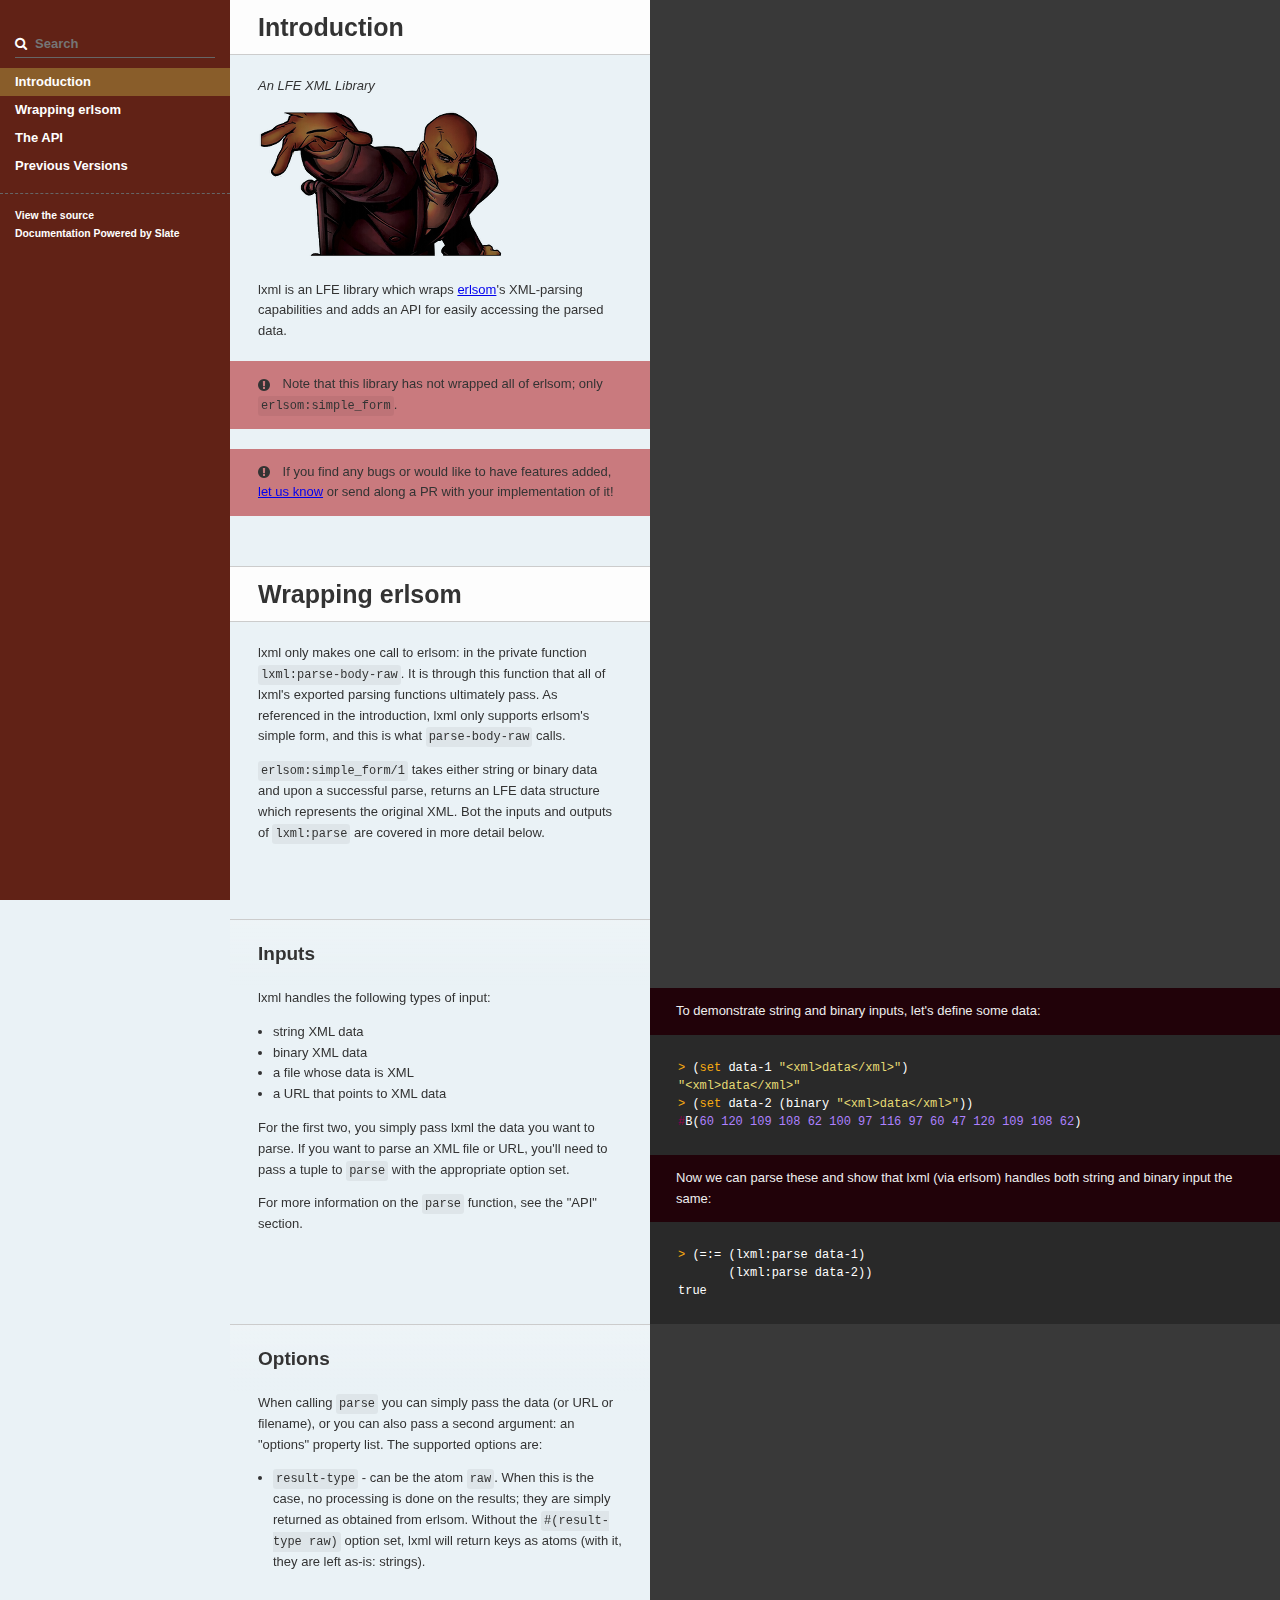
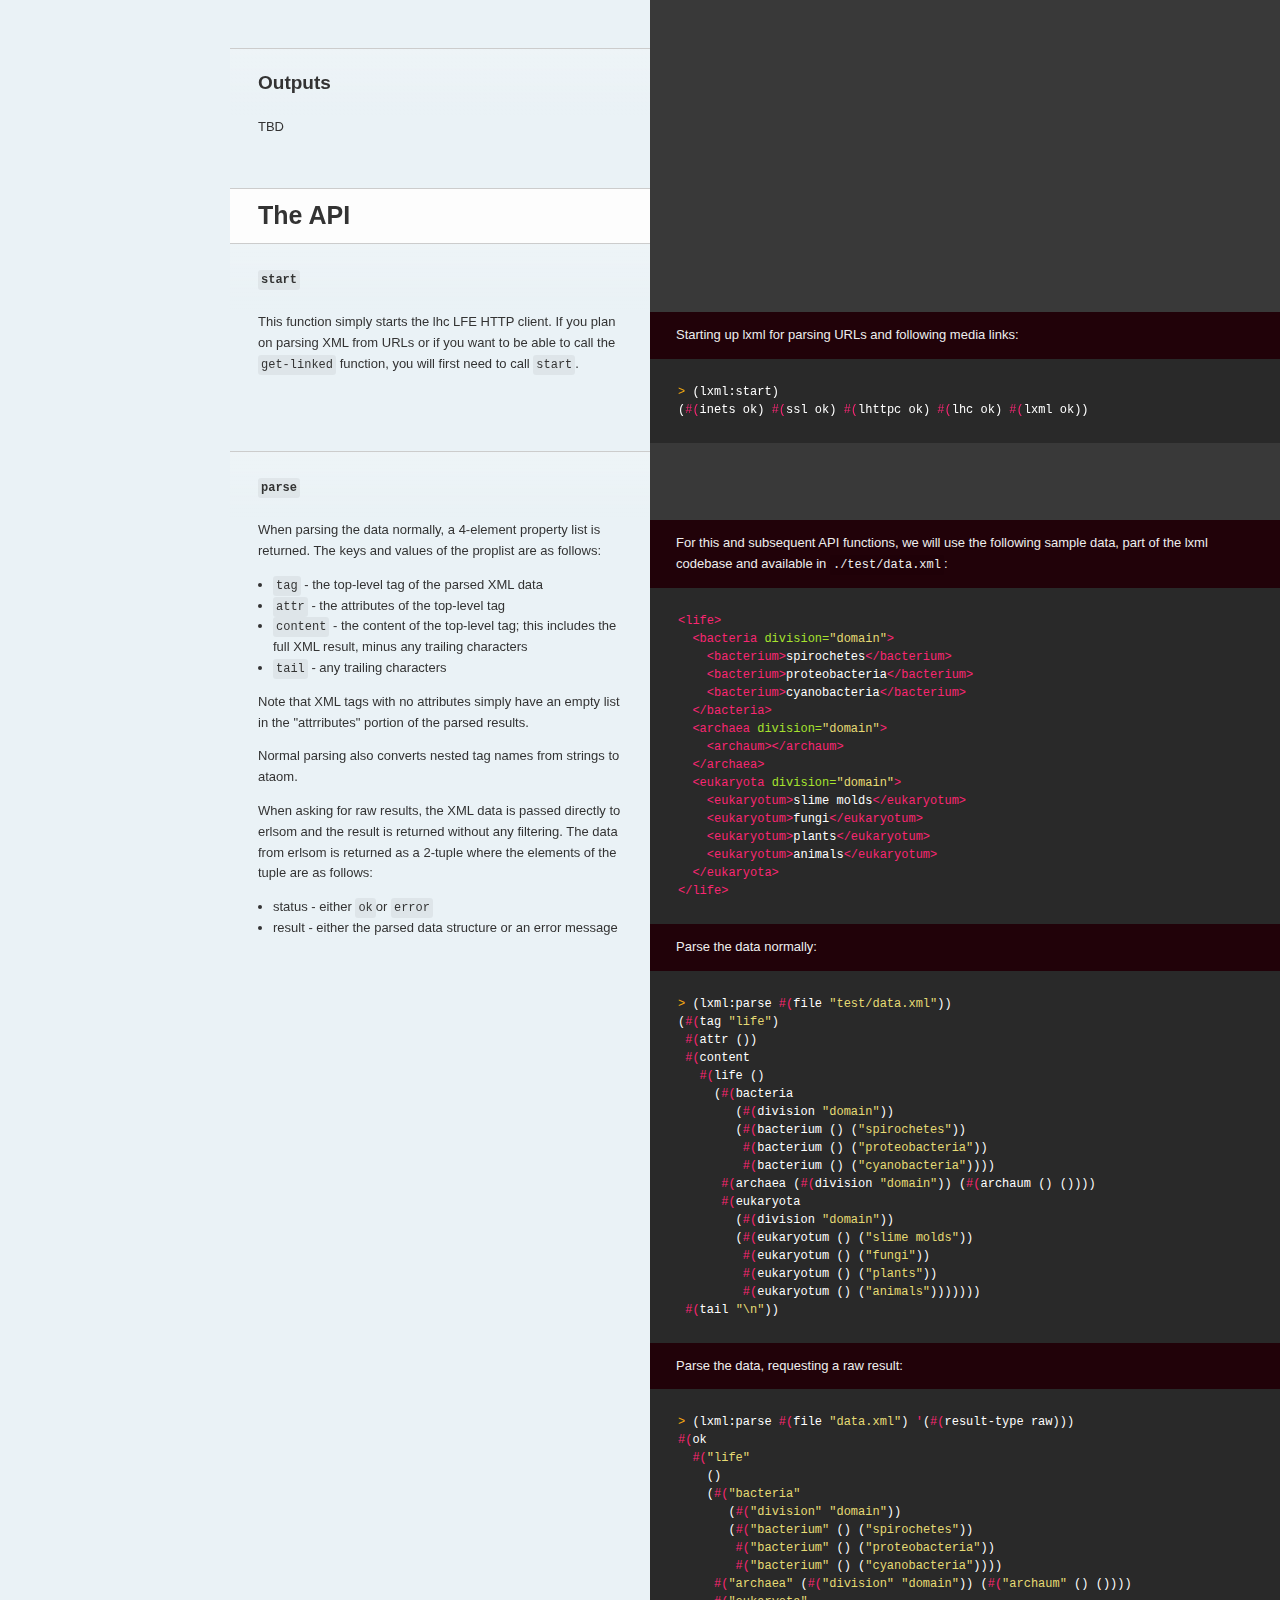
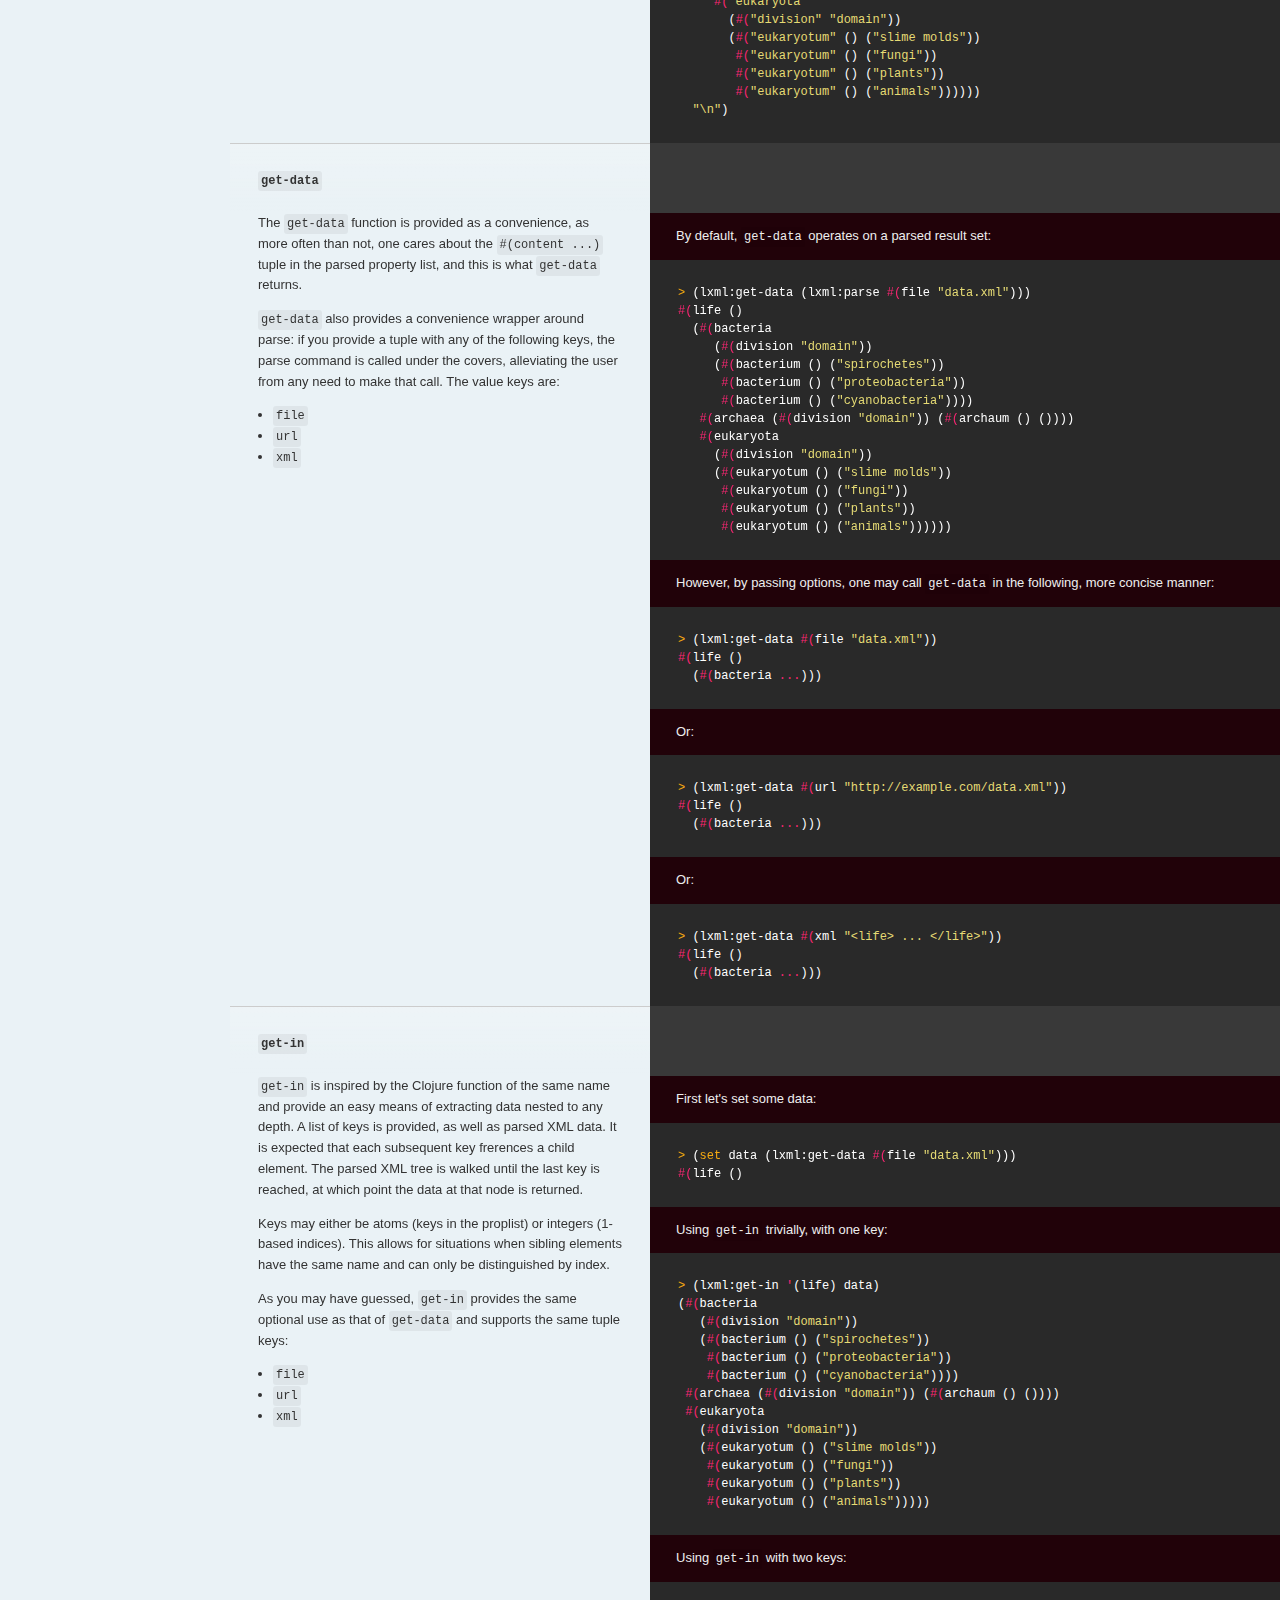
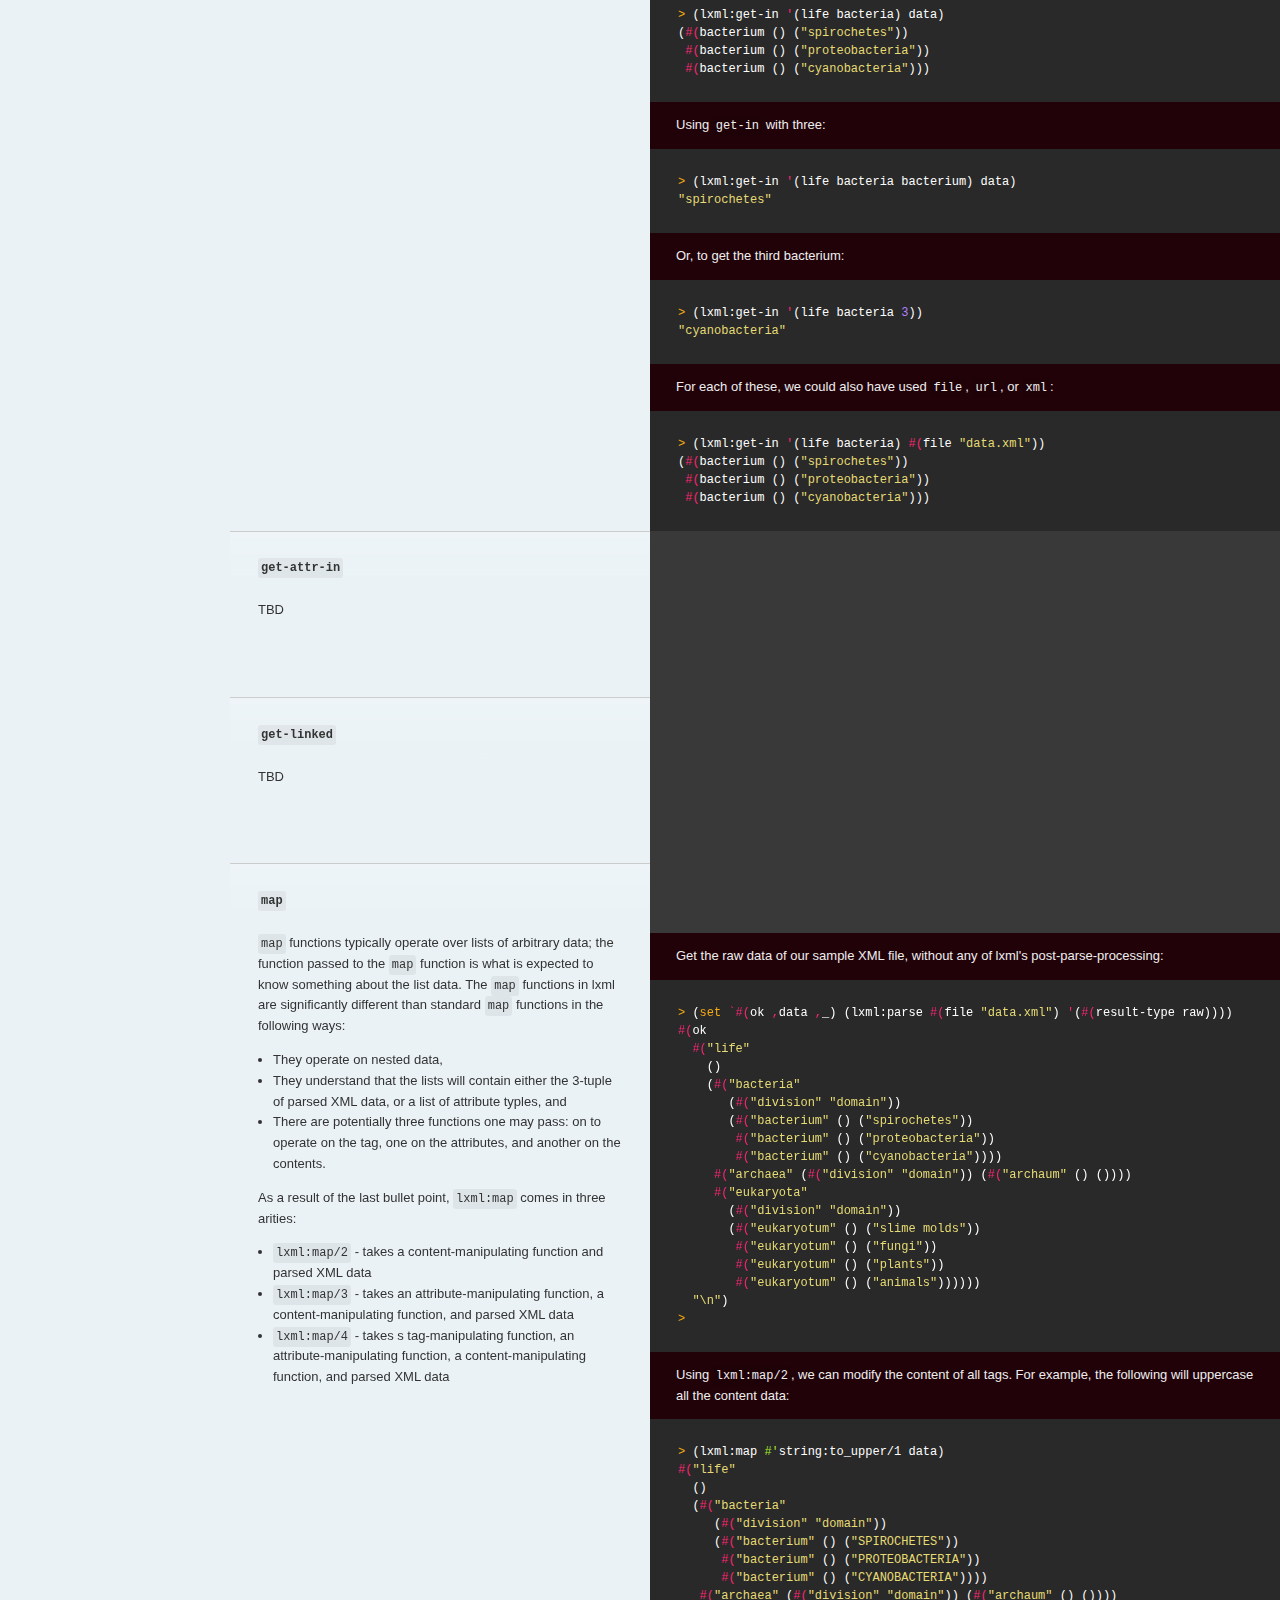
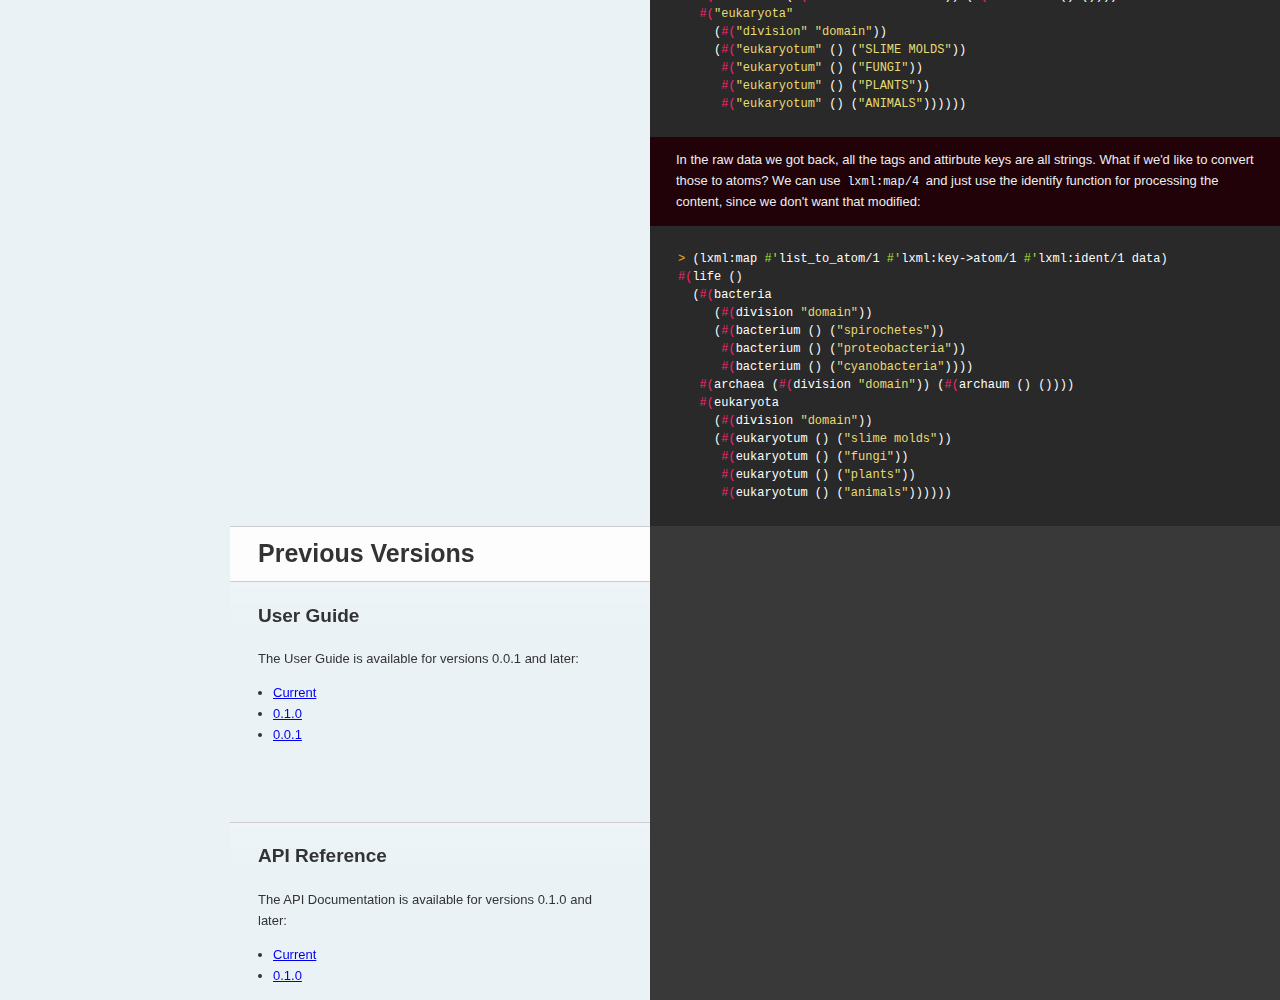
==== commit e9e18efd: "Re-gened docs." ====
--- a/current/user-guide/index.html
+++ b/current/user-guide/index.html
@@ -1,3 +1,4 @@
+
 <!doctype html>
 <html>
   <head>
@@ -6,36 +7,356 @@
     <meta name="viewport" content="width=device-width, initial-scale=1, maximum-scale=1">
     <title>lxml Library Reference</title>
 
-    <link href="css/screen.css" rel="stylesheet" type="text/css" media="screen" />
-    <link href="css/print.css" rel="stylesheet" type="text/css" media="print" />
-    <script src="https://ajax.googleapis.com/ajax/libs/jquery/2.1.3/jquery.min.js"></script>
-      <script src="js/all.js" type="text/javascript"></script>
-
-      <script>
-        $(function() {
-          setupLanguages([null]);
-        });
-      </script>
+    <style media="screen">
+      .highlight table td { padding: 5px; }
+.highlight table pre { margin: 0; }
+.highlight .gh {
+  color: #999999;
+}
+.highlight .sr {
+  color: #f6aa11;
+}
+.highlight .go {
+  color: #888888;
+}
+.highlight .gp {
+  color: #555555;
+}
+.highlight .gs {
+}
+.highlight .gu {
+  color: #aaaaaa;
+}
+.highlight .nb {
+  color: #f6aa11;
+}
+.highlight .cm {
+  color: #75715e;
+}
+.highlight .cp {
+  color: #75715e;
+}
+.highlight .c1 {
+  color: #75715e;
+}
+.highlight .cs {
+  color: #75715e;
+}
+.highlight .c, .highlight .ch, .highlight .cd, .highlight .cpf {
+  color: #75715e;
+}
+.highlight .err {
+  color: #960050;
+}
+.highlight .gr {
+  color: #960050;
+}
+.highlight .gt {
+  color: #960050;
+}
+.highlight .gd {
+  color: #49483e;
+}
+.highlight .gi {
+  color: #49483e;
+}
+.highlight .ge {
+  color: #49483e;
+}
+.highlight .kc {
+  color: #66d9ef;
+}
+.highlight .kd {
+  color: #66d9ef;
+}
+.highlight .kr {
+  color: #66d9ef;
+}
+.highlight .no {
+  color: #66d9ef;
+}
+.highlight .kt {
+  color: #66d9ef;
+}
+.highlight .mf {
+  color: #ae81ff;
+}
+.highlight .mh {
+  color: #ae81ff;
+}
+.highlight .il {
+  color: #ae81ff;
+}
+.highlight .mi {
+  color: #ae81ff;
+}
+.highlight .mo {
+  color: #ae81ff;
+}
+.highlight .m, .highlight .mb, .highlight .mx {
+  color: #ae81ff;
+}
+.highlight .sc {
+  color: #ae81ff;
+}
+.highlight .se {
+  color: #ae81ff;
+}
+.highlight .ss {
+  color: #ae81ff;
+}
+.highlight .sd {
+  color: #e6db74;
+}
+.highlight .s2 {
+  color: #e6db74;
+}
+.highlight .sb {
+  color: #e6db74;
+}
+.highlight .sh {
+  color: #e6db74;
+}
+.highlight .si {
+  color: #e6db74;
+}
+.highlight .sx {
+  color: #e6db74;
+}
+.highlight .s1 {
+  color: #e6db74;
+}
+.highlight .s, .highlight .sa, .highlight .dl {
+  color: #e6db74;
+}
+.highlight .na {
+  color: #a6e22e;
+}
+.highlight .nc {
+  color: #a6e22e;
+}
+.highlight .nd {
+  color: #a6e22e;
+}
+.highlight .ne {
+  color: #a6e22e;
+}
+.highlight .nf, .highlight .fm {
+  color: #a6e22e;
+}
+.highlight .vc {
+  color: #ffffff;
+}
+.highlight .nn {
+  color: #ffffff;
+}
+.highlight .ni {
+  color: #ffffff;
+}
+.highlight .bp {
+  color: #ffffff;
+}
+.highlight .vg {
+  color: #ffffff;
+}
+.highlight .vi {
+  color: #ffffff;
+}
+.highlight .nv, .highlight .vm {
+  color: #ffffff;
+}
+.highlight .w {
+  color: #ffffff;
+}
+.highlight {
+  color: #ffffff;
+}
+.highlight .n, .highlight .py, .highlight .nx {
+  color: #ffffff;
+}
+.highlight .nl {
+  color: #f92672;
+}
+.highlight .ow {
+  color: #f92672;
+}
+.highlight .nt {
+  color: #f92672;
+}
+.highlight .k, .highlight .kv {
+  color: #f92672;
+}
+.highlight .kn {
+  color: #f92672;
+}
+.highlight .kp {
+  color: #f92672;
+}
+.highlight .o {
+  color: #f92672;
+}
+    </style>
+    <style media="print">
+      * {
+        -webkit-transition:none!important;
+        transition:none!important;
+      }
+      .highlight table td { padding: 5px; }
+.highlight table pre { margin: 0; }
+.highlight, .highlight .w {
+  color: #586e75;
+}
+.highlight .err {
+  color: #002b36;
+  background-color: #dc322f;
+}
+.highlight .c, .highlight .ch, .highlight .cd, .highlight .cm, .highlight .cpf, .highlight .c1, .highlight .cs {
+  color: #657b83;
+}
+.highlight .cp {
+  color: #b58900;
+}
+.highlight .nt {
+  color: #b58900;
+}
+.highlight .o, .highlight .ow {
+  color: #93a1a1;
+}
+.highlight .p, .highlight .pi {
+  color: #93a1a1;
+}
+.highlight .gi {
+  color: #859900;
+}
+.highlight .gd {
+  color: #dc322f;
+}
+.highlight .gh {
+  color: #268bd2;
+  background-color: #002b36;
+  font-weight: bold;
+}
+.highlight .k, .highlight .kn, .highlight .kp, .highlight .kr, .highlight .kv {
+  color: #6c71c4;
+}
+.highlight .kc {
+  color: #cb4b16;
+}
+.highlight .kt {
+  color: #cb4b16;
+}
+.highlight .kd {
+  color: #cb4b16;
+}
+.highlight .s, .highlight .sb, .highlight .sc, .highlight .dl, .highlight .sd, .highlight .s2, .highlight .sh, .highlight .sx, .highlight .s1 {
+  color: #859900;
+}
+.highlight .sa {
+  color: #6c71c4;
+}
+.highlight .sr {
+  color: #2aa198;
+}
+.highlight .si {
+  color: #d33682;
+}
+.highlight .se {
+  color: #d33682;
+}
+.highlight .nn {
+  color: #b58900;
+}
+.highlight .nc {
+  color: #b58900;
+}
+.highlight .no {
+  color: #b58900;
+}
+.highlight .na {
+  color: #268bd2;
+}
+.highlight .m, .highlight .mb, .highlight .mf, .highlight .mh, .highlight .mi, .highlight .il, .highlight .mo, .highlight .mx {
+  color: #859900;
+}
+.highlight .ss {
+  color: #859900;
+}
+    </style>
+    <link href="stylesheets/screen-2de8c884.css" rel="stylesheet" media="screen" />
+    <link href="stylesheets/print-fbfcfbe4.css" rel="stylesheet" media="print" />
+      <script src="javascripts/all-a9fde460.js"></script>
+
   </head>
 
-  <body class="index">
+  <body class="index" data-languages="[null]">
     <a href="#" id="nav-button">
       <span>
         NAV
-        <img src="images/navbar.png" />
+        <img src="images/navbar-cad8cdcb.png" alt="" />
       </span>
     </a>
-    <div class="tocify-wrapper">
-      <div class="content"><span class="title">lxml Library Reference</span></div>
-        <div class="lang-selector">
-              <a href="#" data-language-name=""></a>
-        </div>
+    <div class="toc-wrapper">
+      <img src="images/logo.png" class="logo" alt="" />
         <div class="search">
           <input type="text" class="search" id="input-search" placeholder="Search">
         </div>
         <ul class="search-results"></ul>
-      <div id="toc">
-      </div>
+      <ul id="toc" class="toc-list-h1">
+          <li>
+            <a href="#introduction" class="toc-h1 toc-link" data-title="Introduction">Introduction</a>
+          </li>
+          <li>
+            <a href="#wrapping-erlsom" class="toc-h1 toc-link" data-title="Wrapping erlsom">Wrapping erlsom</a>
+              <ul class="toc-list-h2">
+                  <li>
+                    <a href="#inputs" class="toc-h2 toc-link" data-title="Inputs">Inputs</a>
+                  </li>
+                  <li>
+                    <a href="#options" class="toc-h2 toc-link" data-title="Options">Options</a>
+                  </li>
+                  <li>
+                    <a href="#outputs" class="toc-h2 toc-link" data-title="Outputs">Outputs</a>
+                  </li>
+              </ul>
+          </li>
+          <li>
+            <a href="#the-api" class="toc-h1 toc-link" data-title="The API">The API</a>
+              <ul class="toc-list-h2">
+                  <li>
+                    <a href="#start" class="toc-h2 toc-link" data-title="start"><code>start</code></a>
+                  </li>
+                  <li>
+                    <a href="#parse" class="toc-h2 toc-link" data-title="parse"><code>parse</code></a>
+                  </li>
+                  <li>
+                    <a href="#get-data" class="toc-h2 toc-link" data-title="get-data"><code>get-data</code></a>
+                  </li>
+                  <li>
+                    <a href="#get-in" class="toc-h2 toc-link" data-title="get-in"><code>get-in</code></a>
+                  </li>
+                  <li>
+                    <a href="#get-attr-in" class="toc-h2 toc-link" data-title="get-attr-in"><code>get-attr-in</code></a>
+                  </li>
+                  <li>
+                    <a href="#get-linked" class="toc-h2 toc-link" data-title="get-linked"><code>get-linked</code></a>
+                  </li>
+                  <li>
+                    <a href="#map" class="toc-h2 toc-link" data-title="map"><code>map</code></a>
+                  </li>
+              </ul>
+          </li>
+          <li>
+            <a href="#previous-versions" class="toc-h1 toc-link" data-title="Previous Versions">Previous Versions</a>
+              <ul class="toc-list-h2">
+                  <li>
+                    <a href="#user-guide" class="toc-h2 toc-link" data-title="User Guide">User Guide</a>
+                  </li>
+                  <li>
+                    <a href="#api-reference" class="toc-h2 toc-link" data-title="API Reference">API Reference</a>
+                  </li>
+              </ul>
+          </li>
+      </ul>
         <ul class="toc-footer">
             <li><a href='http://githug.com/oubiwann/lxml/'>View the source</a></li>
             <li><a href='http://github.com/tripit/slate'>Documentation Powered by Slate</a></li>
@@ -44,14 +365,12 @@
     <div class="page-wrapper">
       <div class="dark-box"></div>
       <div class="content">
-        
-          <h1 id="introduction">Introduction</h1>
-
+        <h1 id='introduction'>Introduction</h1>
 <p><em>An LFE XML Library</em></p>
 
-<p><img src="images/professor-xavier-emile.png" /></p>
-
-<p>lxml is an LFE library which wraps <a href="https://github.com/willemdj/erlsom">erlsom</a>&rsquo;s XML-parsing capabilities and adds
+<p><img src="images/professor-xavier-emile-e5432270.png" /></p>
+
+<p>lxml is an LFE library which wraps <a href="https://github.com/willemdj/erlsom">erlsom</a>&#39;s XML-parsing capabilities and adds
 an API for easily accessing the parsed data.</p>
 
 <aside class="warning">
@@ -63,39 +382,33 @@
 <a href="https://github.com/oubiwann/lxml/issues/new">let us know</a>
 or send along a PR with your implementation of it!
 </aside>
-
-          <h1 id="wrapping-erlsom">Wrapping erlsom</h1>
-
+<h1 id='wrapping-erlsom'>Wrapping erlsom</h1>
 <p>lxml only makes one call to erlsom: in the private function
-<code class="prettyprint">lxml:parse-body-raw</code>. It is through this function that all of lxml&rsquo;s exported
+<code>lxml:parse-body-raw</code>. It is through this function that all of lxml&#39;s exported
 parsing functions ultimately pass. As referenced in the introduction, lxml only
-supports erlsom&rsquo;s simple form, and this is what <code class="prettyprint">parse-body-raw</code> calls.</p>
-
-<p><code class="prettyprint">erlsom:simple_form/1</code> takes either string or binary data and upon a
+supports erlsom&#39;s simple form, and this is what <code>parse-body-raw</code> calls.</p>
+
+<p><code>erlsom:simple_form/1</code> takes either string or binary data and upon a
 successful parse, returns an LFE data structure which represents the original
-XML. Bot the inputs and outputs of <code class="prettyprint">lxml:parse</code> are covered in more detail
+XML. Bot the inputs and outputs of <code>lxml:parse</code> are covered in more detail
 below.</p>
-
-<h2 id="inputs">Inputs</h2>
-
-<blockquote>
-<p>To demonstrate string and binary inputs, let&rsquo;s define some data:</p>
-</blockquote>
-<pre class="highlight common_lisp"><code><span class="nb">&gt;</span> <span class="p">(</span><span class="nb">set</span> <span class="nv">data-1</span> <span class="s">"&lt;xml&gt;data&lt;/xml&gt;"</span><span class="p">)</span>
+<h2 id='inputs'>Inputs</h2>
+<blockquote>
+<p>To demonstrate string and binary inputs, let&#39;s define some data:</p>
+</blockquote>
+<div class="highlight"><pre class="highlight common_lisp"><code><span class="nb">&gt;</span> <span class="p">(</span><span class="nb">set</span> <span class="nv">data-1</span> <span class="s">"&lt;xml&gt;data&lt;/xml&gt;"</span><span class="p">)</span>
 <span class="s">"&lt;xml&gt;data&lt;/xml&gt;"</span>
 <span class="nb">&gt;</span> <span class="p">(</span><span class="nb">set</span> <span class="nv">data-2</span> <span class="p">(</span><span class="nv">binary</span> <span class="s">"&lt;xml&gt;data&lt;/xml&gt;"</span><span class="p">))</span>
 <span class="err">#</span><span class="nv">B</span><span class="p">(</span><span class="mi">60</span> <span class="mi">120</span> <span class="mi">109</span> <span class="mi">108</span> <span class="mi">62</span> <span class="mi">100</span> <span class="mi">97</span> <span class="mi">116</span> <span class="mi">97</span> <span class="mi">60</span> <span class="mi">47</span> <span class="mi">120</span> <span class="mi">109</span> <span class="mi">108</span> <span class="mi">62</span><span class="p">)</span>
-</code></pre>
-
+</code></pre></div>
 <blockquote>
 <p>Now we can parse these and show that lxml (via erlsom) handles both string and
 binary input the same:</p>
 </blockquote>
-<pre class="highlight common_lisp"><code><span class="nb">&gt;</span> <span class="p">(</span><span class="nv">=:=</span> <span class="p">(</span><span class="nv">lxml:parse</span> <span class="nv">data-1</span><span class="p">)</span>
+<div class="highlight"><pre class="highlight common_lisp"><code><span class="nb">&gt;</span> <span class="p">(</span><span class="nv">=:=</span> <span class="p">(</span><span class="nv">lxml:parse</span> <span class="nv">data-1</span><span class="p">)</span>
        <span class="p">(</span><span class="nv">lxml:parse</span> <span class="nv">data-2</span><span class="p">))</span>
 <span class="nv">true</span>
-</code></pre>
-
+</code></pre></div>
 <p>lxml handles the following types of input:</p>
 
 <ul>
@@ -106,50 +419,39 @@
 </ul>
 
 <p>For the first two, you simply pass lxml the data you want to parse. If you want
-to parse an XML file or URL, you&rsquo;ll need to pass a tuple to <code class="prettyprint">parse</code> with the
+to parse an XML file or URL, you&#39;ll need to pass a tuple to <code>parse</code> with the
 appropriate option set.</p>
 
-<p>For more information on the <code class="prettyprint">parse</code> function, see the &ldquo;API&rdquo; section.</p>
-
-<h2 id="options">Options</h2>
-
-<p>When calling <code class="prettyprint">parse</code> you can simply pass the data (or URL or filename), or
-you can also pass a second argument: an &ldquo;options&rdquo; property list. The supported
+<p>For more information on the <code>parse</code> function, see the &quot;API&quot; section.</p>
+<h2 id='options'>Options</h2>
+<p>When calling <code>parse</code> you can simply pass the data (or URL or filename), or
+you can also pass a second argument: an &quot;options&quot; property list. The supported
 options are:</p>
 
 <ul>
-<li><code class="prettyprint">result-type</code> - can be the atom <code class="prettyprint">raw</code>. When this is the case, no
+<li><code>result-type</code> - can be the atom <code>raw</code>. When this is the case, no
 processing is done on the results; they are simply returned as obtained
-from erlsom. Without the <code class="prettyprint">#(result-type raw)</code> option set, lxml will return
+from erlsom. Without the <code>#(result-type raw)</code> option set, lxml will return
 keys as atoms (with it, they are left as-is: strings).</li>
 </ul>
-
-<h2 id="outputs">Outputs</h2>
-
+<h2 id='outputs'>Outputs</h2>
 <p>TBD</p>
-
-          <h1 id="the-api">The API</h1>
-
-<h2 id="start"><code class="prettyprint">start</code></h2>
-
+<h1 id='the-api'>The API</h1><h2 id='start'><code>start</code></h2>
 <blockquote>
 <p>Starting up lxml for parsing URLs and following media links:</p>
 </blockquote>
-<pre class="highlight common_lisp"><code><span class="nb">&gt;</span> <span class="p">(</span><span class="nv">lxml:start</span><span class="p">)</span>
+<div class="highlight"><pre class="highlight common_lisp"><code><span class="nb">&gt;</span> <span class="p">(</span><span class="nv">lxml:start</span><span class="p">)</span>
 <span class="p">(</span><span class="o">#(</span><span class="nv">inets</span> <span class="nv">ok</span><span class="p">)</span> <span class="o">#(</span><span class="nv">ssl</span> <span class="nv">ok</span><span class="p">)</span> <span class="o">#(</span><span class="nv">lhttpc</span> <span class="nv">ok</span><span class="p">)</span> <span class="o">#(</span><span class="nv">lhc</span> <span class="nv">ok</span><span class="p">)</span> <span class="o">#(</span><span class="nv">lxml</span> <span class="nv">ok</span><span class="p">))</span>
-</code></pre>
-
+</code></pre></div>
 <p>This function simply starts the lhc LFE HTTP client. If you plan on parsing XML
-from URLs or if you want to be able to call the <code class="prettyprint">get-linked</code> function, you
-will first need to call <code class="prettyprint">start</code>.</p>
-
-<h2 id="parse"><code class="prettyprint">parse</code></h2>
-
+from URLs or if you want to be able to call the <code>get-linked</code> function, you
+will first need to call <code>start</code>.</p>
+<h2 id='parse'><code>parse</code></h2>
 <blockquote>
 <p>For this and subsequent API functions, we will use the following
-sample data, part of the lxml codebase and available in <code class="prettyprint">./test/data.xml</code>:</p>
-</blockquote>
-<pre class="highlight xml"><code><span class="nt">&lt;life&gt;</span>
+sample data, part of the lxml codebase and available in <code>./test/data.xml</code>:</p>
+</blockquote>
+<div class="highlight"><pre class="highlight xml tab-xml"><code><span class="nt">&lt;life&gt;</span>
   <span class="nt">&lt;bacteria</span> <span class="na">division=</span><span class="s">"domain"</span><span class="nt">&gt;</span>
     <span class="nt">&lt;bacterium&gt;</span>spirochetes<span class="nt">&lt;/bacterium&gt;</span>
     <span class="nt">&lt;bacterium&gt;</span>proteobacteria<span class="nt">&lt;/bacterium&gt;</span>
@@ -165,12 +467,11 @@
     <span class="nt">&lt;eukaryotum&gt;</span>animals<span class="nt">&lt;/eukaryotum&gt;</span>
   <span class="nt">&lt;/eukaryota&gt;</span>
 <span class="nt">&lt;/life&gt;</span>
-</code></pre>
-
+</code></pre></div>
 <blockquote>
 <p>Parse the data normally:</p>
 </blockquote>
-<pre class="highlight common_lisp"><code><span class="nb">&gt;</span> <span class="p">(</span><span class="nv">lxml:parse</span> <span class="o">#(</span><span class="nv">file</span> <span class="s">"test/data.xml"</span><span class="p">))</span>
+<div class="highlight"><pre class="highlight common_lisp"><code><span class="nb">&gt;</span> <span class="p">(</span><span class="nv">lxml:parse</span> <span class="o">#(</span><span class="nv">file</span> <span class="s">"test/data.xml"</span><span class="p">))</span>
 <span class="p">(</span><span class="o">#(</span><span class="nv">tag</span> <span class="s">"life"</span><span class="p">)</span>
  <span class="o">#(</span><span class="nv">attr</span> <span class="p">())</span>
  <span class="o">#(</span><span class="nv">content</span>
@@ -188,12 +489,11 @@
          <span class="o">#(</span><span class="nv">eukaryotum</span> <span class="p">()</span> <span class="p">(</span><span class="s">"plants"</span><span class="p">))</span>
          <span class="o">#(</span><span class="nv">eukaryotum</span> <span class="p">()</span> <span class="p">(</span><span class="s">"animals"</span><span class="p">)))))))</span>
  <span class="o">#(</span><span class="nv">tail</span> <span class="s">"\n"</span><span class="p">))</span>
-</code></pre>
-
+</code></pre></div>
 <blockquote>
 <p>Parse the data, requesting a raw result:</p>
 </blockquote>
-<pre class="highlight common_lisp"><code><span class="nb">&gt;</span> <span class="p">(</span><span class="nv">lxml:parse</span> <span class="o">#(</span><span class="nv">file</span> <span class="s">"data.xml"</span><span class="p">)</span> <span class="o">'</span><span class="p">(</span><span class="o">#(</span><span class="nv">result-type</span> <span class="nv">raw</span><span class="p">)))</span>
+<div class="highlight"><pre class="highlight common_lisp"><code><span class="nb">&gt;</span> <span class="p">(</span><span class="nv">lxml:parse</span> <span class="o">#(</span><span class="nv">file</span> <span class="s">"data.xml"</span><span class="p">)</span> <span class="o">'</span><span class="p">(</span><span class="o">#(</span><span class="nv">result-type</span> <span class="nv">raw</span><span class="p">)))</span>
 <span class="o">#(</span><span class="nv">ok</span>
   <span class="o">#(</span><span class="s">"life"</span>
     <span class="p">()</span>
@@ -210,21 +510,20 @@
         <span class="o">#(</span><span class="s">"eukaryotum"</span> <span class="p">()</span> <span class="p">(</span><span class="s">"plants"</span><span class="p">))</span>
         <span class="o">#(</span><span class="s">"eukaryotum"</span> <span class="p">()</span> <span class="p">(</span><span class="s">"animals"</span><span class="p">))))))</span>
   <span class="s">"\n"</span><span class="p">)</span>
-</code></pre>
-
+</code></pre></div>
 <p>When parsing the data normally, a 4-element property list is returned.
 The keys and values of the proplist are as follows:</p>
 
 <ul>
-<li><code class="prettyprint">tag</code> - the top-level tag of the parsed XML data</li>
-<li><code class="prettyprint">attr</code> - the attributes of the top-level tag</li>
-<li><code class="prettyprint">content</code> - the content of the top-level tag; this includes the full
+<li><code>tag</code> - the top-level tag of the parsed XML data</li>
+<li><code>attr</code> - the attributes of the top-level tag</li>
+<li><code>content</code> - the content of the top-level tag; this includes the full
 XML result, minus any trailing characters</li>
-<li><code class="prettyprint">tail</code> - any trailing characters</li>
+<li><code>tail</code> - any trailing characters</li>
 </ul>
 
 <p>Note that XML tags with no attributes simply have an empty list in the
-&ldquo;attrributes&rdquo; portion of the parsed results.</p>
+&quot;attrributes&quot; portion of the parsed results.</p>
 
 <p>Normal parsing also converts nested tag names from strings to ataom.</p>
 
@@ -233,16 +532,14 @@
 a 2-tuple where the elements of the tuple are as follows:</p>
 
 <ul>
-<li>status - either <code class="prettyprint">ok</code>or <code class="prettyprint">error</code></li>
+<li>status - either <code>ok</code>or <code>error</code></li>
 <li>result - either the parsed data structure or an error message</li>
 </ul>
-
-<h2 id="get-data"><code class="prettyprint">get-data</code></h2>
-
-<blockquote>
-<p>By default, <code class="prettyprint">get-data</code> operates on a parsed result set:</p>
-</blockquote>
-<pre class="highlight common_lisp"><code><span class="nb">&gt;</span> <span class="p">(</span><span class="nv">lxml:get-data</span> <span class="p">(</span><span class="nv">lxml:parse</span> <span class="o">#(</span><span class="nv">file</span> <span class="s">"data.xml"</span><span class="p">)))</span>
+<h2 id='get-data'><code>get-data</code></h2>
+<blockquote>
+<p>By default, <code>get-data</code> operates on a parsed result set:</p>
+</blockquote>
+<div class="highlight"><pre class="highlight common_lisp"><code><span class="nb">&gt;</span> <span class="p">(</span><span class="nv">lxml:get-data</span> <span class="p">(</span><span class="nv">lxml:parse</span> <span class="o">#(</span><span class="nv">file</span> <span class="s">"data.xml"</span><span class="p">)))</span>
 <span class="o">#(</span><span class="nv">life</span> <span class="p">()</span>
   <span class="p">(</span><span class="o">#(</span><span class="nv">bacteria</span>
      <span class="p">(</span><span class="o">#(</span><span class="nv">division</span> <span class="s">"domain"</span><span class="p">))</span>
@@ -256,61 +553,54 @@
       <span class="o">#(</span><span class="nv">eukaryotum</span> <span class="p">()</span> <span class="p">(</span><span class="s">"fungi"</span><span class="p">))</span>
       <span class="o">#(</span><span class="nv">eukaryotum</span> <span class="p">()</span> <span class="p">(</span><span class="s">"plants"</span><span class="p">))</span>
       <span class="o">#(</span><span class="nv">eukaryotum</span> <span class="p">()</span> <span class="p">(</span><span class="s">"animals"</span><span class="p">))))))</span>
-</code></pre>
-
-<blockquote>
-<p>However, by passing options, one may call <code class="prettyprint">get-data</code> in the following,
+</code></pre></div>
+<blockquote>
+<p>However, by passing options, one may call <code>get-data</code> in the following,
 more concise manner:</p>
 </blockquote>
-<pre class="highlight common_lisp"><code><span class="nb">&gt;</span> <span class="p">(</span><span class="nv">lxml:get-data</span> <span class="o">#(</span><span class="nv">file</span> <span class="s">"data.xml"</span><span class="p">))</span>
+<div class="highlight"><pre class="highlight common_lisp"><code><span class="nb">&gt;</span> <span class="p">(</span><span class="nv">lxml:get-data</span> <span class="o">#(</span><span class="nv">file</span> <span class="s">"data.xml"</span><span class="p">))</span>
 <span class="o">#(</span><span class="nv">life</span> <span class="p">()</span>
   <span class="p">(</span><span class="o">#(</span><span class="nv">bacteria</span> <span class="o">...</span><span class="p">)))</span>
-</code></pre>
-
+</code></pre></div>
 <blockquote>
 <p>Or:</p>
 </blockquote>
-<pre class="highlight common_lisp"><code><span class="nb">&gt;</span> <span class="p">(</span><span class="nv">lxml:get-data</span> <span class="o">#(</span><span class="nv">url</span> <span class="s">"http://example.com/data.xml"</span><span class="p">))</span>
+<div class="highlight"><pre class="highlight common_lisp"><code><span class="nb">&gt;</span> <span class="p">(</span><span class="nv">lxml:get-data</span> <span class="o">#(</span><span class="nv">url</span> <span class="s">"http://example.com/data.xml"</span><span class="p">))</span>
 <span class="o">#(</span><span class="nv">life</span> <span class="p">()</span>
   <span class="p">(</span><span class="o">#(</span><span class="nv">bacteria</span> <span class="o">...</span><span class="p">)))</span>
-</code></pre>
-
+</code></pre></div>
 <blockquote>
 <p>Or:</p>
 </blockquote>
-<pre class="highlight common_lisp"><code><span class="nb">&gt;</span> <span class="p">(</span><span class="nv">lxml:get-data</span> <span class="o">#(</span><span class="nv">xml</span> <span class="s">"&lt;life&gt; ... &lt;/life&gt;"</span><span class="p">))</span>
+<div class="highlight"><pre class="highlight common_lisp"><code><span class="nb">&gt;</span> <span class="p">(</span><span class="nv">lxml:get-data</span> <span class="o">#(</span><span class="nv">xml</span> <span class="s">"&lt;life&gt; ... &lt;/life&gt;"</span><span class="p">))</span>
 <span class="o">#(</span><span class="nv">life</span> <span class="p">()</span>
   <span class="p">(</span><span class="o">#(</span><span class="nv">bacteria</span> <span class="o">...</span><span class="p">)))</span>
-</code></pre>
-
-<p>The <code class="prettyprint">get-data</code> function is provided as a convenience, as more often than not,
-one cares about the <code class="prettyprint">#(content ...)</code> tuple in the parsed property list, and
-this is what <code class="prettyprint">get-data</code> returns.</p>
-
-<p><code class="prettyprint">get-data</code> also provides a convenience wrapper around parse: if you provide
+</code></pre></div>
+<p>The <code>get-data</code> function is provided as a convenience, as more often than not,
+one cares about the <code>#(content ...)</code> tuple in the parsed property list, and
+this is what <code>get-data</code> returns.</p>
+
+<p><code>get-data</code> also provides a convenience wrapper around parse: if you provide
 a tuple with any of the following keys, the parse command is called under
 the covers, alleviating the user from any need to make that call. The value
 keys are:</p>
 
 <ul>
-<li><code class="prettyprint">file</code></li>
-<li><code class="prettyprint">url</code></li>
-<li><code class="prettyprint">xml</code></li>
-</ul>
-
-<h2 id="get-in"><code class="prettyprint">get-in</code></h2>
-
-<blockquote>
-<p>First let&rsquo;s set some data:</p>
-</blockquote>
-<pre class="highlight common_lisp"><code><span class="nb">&gt;</span> <span class="p">(</span><span class="nb">set</span> <span class="nv">data</span> <span class="p">(</span><span class="nv">lxml:get-data</span> <span class="o">#(</span><span class="nv">file</span> <span class="s">"data.xml"</span><span class="p">)))</span>
+<li><code>file</code></li>
+<li><code>url</code></li>
+<li><code>xml</code></li>
+</ul>
+<h2 id='get-in'><code>get-in</code></h2>
+<blockquote>
+<p>First let&#39;s set some data:</p>
+</blockquote>
+<div class="highlight"><pre class="highlight common_lisp"><code><span class="nb">&gt;</span> <span class="p">(</span><span class="nb">set</span> <span class="nv">data</span> <span class="p">(</span><span class="nv">lxml:get-data</span> <span class="o">#(</span><span class="nv">file</span> <span class="s">"data.xml"</span><span class="p">)))</span>
 <span class="o">#(</span><span class="nv">life</span> <span class="p">()</span>
-</code></pre>
-
-<blockquote>
-<p>Using <code class="prettyprint">get-in</code> trivially, with one key:</p>
-</blockquote>
-<pre class="highlight common_lisp"><code><span class="nb">&gt;</span> <span class="p">(</span><span class="nv">lxml:get-in</span> <span class="o">'</span><span class="p">(</span><span class="nv">life</span><span class="p">)</span> <span class="nv">data</span><span class="p">)</span>
+</code></pre></div>
+<blockquote>
+<p>Using <code>get-in</code> trivially, with one key:</p>
+</blockquote>
+<div class="highlight"><pre class="highlight common_lisp"><code><span class="nb">&gt;</span> <span class="p">(</span><span class="nv">lxml:get-in</span> <span class="o">'</span><span class="p">(</span><span class="nv">life</span><span class="p">)</span> <span class="nv">data</span><span class="p">)</span>
 <span class="p">(</span><span class="o">#(</span><span class="nv">bacteria</span>
    <span class="p">(</span><span class="o">#(</span><span class="nv">division</span> <span class="s">"domain"</span><span class="p">))</span>
    <span class="p">(</span><span class="o">#(</span><span class="nv">bacterium</span> <span class="p">()</span> <span class="p">(</span><span class="s">"spirochetes"</span><span class="p">))</span>
@@ -323,41 +613,36 @@
     <span class="o">#(</span><span class="nv">eukaryotum</span> <span class="p">()</span> <span class="p">(</span><span class="s">"fungi"</span><span class="p">))</span>
     <span class="o">#(</span><span class="nv">eukaryotum</span> <span class="p">()</span> <span class="p">(</span><span class="s">"plants"</span><span class="p">))</span>
     <span class="o">#(</span><span class="nv">eukaryotum</span> <span class="p">()</span> <span class="p">(</span><span class="s">"animals"</span><span class="p">)))))</span>
-</code></pre>
-
-<blockquote>
-<p>Using <code class="prettyprint">get-in</code> with two keys:</p>
-</blockquote>
-<pre class="highlight common_lisp"><code><span class="nb">&gt;</span> <span class="p">(</span><span class="nv">lxml:get-in</span> <span class="o">'</span><span class="p">(</span><span class="nv">life</span> <span class="nv">bacteria</span><span class="p">)</span> <span class="nv">data</span><span class="p">)</span>
+</code></pre></div>
+<blockquote>
+<p>Using <code>get-in</code> with two keys:</p>
+</blockquote>
+<div class="highlight"><pre class="highlight common_lisp"><code><span class="nb">&gt;</span> <span class="p">(</span><span class="nv">lxml:get-in</span> <span class="o">'</span><span class="p">(</span><span class="nv">life</span> <span class="nv">bacteria</span><span class="p">)</span> <span class="nv">data</span><span class="p">)</span>
 <span class="p">(</span><span class="o">#(</span><span class="nv">bacterium</span> <span class="p">()</span> <span class="p">(</span><span class="s">"spirochetes"</span><span class="p">))</span>
  <span class="o">#(</span><span class="nv">bacterium</span> <span class="p">()</span> <span class="p">(</span><span class="s">"proteobacteria"</span><span class="p">))</span>
  <span class="o">#(</span><span class="nv">bacterium</span> <span class="p">()</span> <span class="p">(</span><span class="s">"cyanobacteria"</span><span class="p">)))</span>
-</code></pre>
-
-<blockquote>
-<p>Using <code class="prettyprint">get-in</code> with three:</p>
-</blockquote>
-<pre class="highlight common_lisp"><code><span class="nb">&gt;</span> <span class="p">(</span><span class="nv">lxml:get-in</span> <span class="o">'</span><span class="p">(</span><span class="nv">life</span> <span class="nv">bacteria</span> <span class="nv">bacterium</span><span class="p">)</span> <span class="nv">data</span><span class="p">)</span>
+</code></pre></div>
+<blockquote>
+<p>Using <code>get-in</code> with three:</p>
+</blockquote>
+<div class="highlight"><pre class="highlight common_lisp"><code><span class="nb">&gt;</span> <span class="p">(</span><span class="nv">lxml:get-in</span> <span class="o">'</span><span class="p">(</span><span class="nv">life</span> <span class="nv">bacteria</span> <span class="nv">bacterium</span><span class="p">)</span> <span class="nv">data</span><span class="p">)</span>
 <span class="s">"spirochetes"</span>
-</code></pre>
-
+</code></pre></div>
 <blockquote>
 <p>Or, to get the third bacterium:</p>
 </blockquote>
-<pre class="highlight common_lisp"><code><span class="nb">&gt;</span> <span class="p">(</span><span class="nv">lxml:get-in</span> <span class="o">'</span><span class="p">(</span><span class="nv">life</span> <span class="nv">bacteria</span> <span class="mi">3</span><span class="p">))</span>
+<div class="highlight"><pre class="highlight common_lisp"><code><span class="nb">&gt;</span> <span class="p">(</span><span class="nv">lxml:get-in</span> <span class="o">'</span><span class="p">(</span><span class="nv">life</span> <span class="nv">bacteria</span> <span class="mi">3</span><span class="p">))</span>
 <span class="s">"cyanobacteria"</span>
-</code></pre>
-
-<blockquote>
-<p>For each of these, we could also have used <code class="prettyprint">file</code>, <code class="prettyprint">url</code>, or <code class="prettyprint">xml</code>:</p>
-</blockquote>
-<pre class="highlight common_lisp"><code><span class="nb">&gt;</span> <span class="p">(</span><span class="nv">lxml:get-in</span> <span class="o">'</span><span class="p">(</span><span class="nv">life</span> <span class="nv">bacteria</span><span class="p">)</span> <span class="o">#(</span><span class="nv">file</span> <span class="s">"data.xml"</span><span class="p">))</span>
+</code></pre></div>
+<blockquote>
+<p>For each of these, we could also have used <code>file</code>, <code>url</code>, or <code>xml</code>:</p>
+</blockquote>
+<div class="highlight"><pre class="highlight common_lisp"><code><span class="nb">&gt;</span> <span class="p">(</span><span class="nv">lxml:get-in</span> <span class="o">'</span><span class="p">(</span><span class="nv">life</span> <span class="nv">bacteria</span><span class="p">)</span> <span class="o">#(</span><span class="nv">file</span> <span class="s">"data.xml"</span><span class="p">))</span>
 <span class="p">(</span><span class="o">#(</span><span class="nv">bacterium</span> <span class="p">()</span> <span class="p">(</span><span class="s">"spirochetes"</span><span class="p">))</span>
  <span class="o">#(</span><span class="nv">bacterium</span> <span class="p">()</span> <span class="p">(</span><span class="s">"proteobacteria"</span><span class="p">))</span>
  <span class="o">#(</span><span class="nv">bacterium</span> <span class="p">()</span> <span class="p">(</span><span class="s">"cyanobacteria"</span><span class="p">)))</span>
-</code></pre>
-
-<p><code class="prettyprint">get-in</code> is inspired by the Clojure function of the same name and provide
+</code></pre></div>
+<p><code>get-in</code> is inspired by the Clojure function of the same name and provide
 an easy means of extracting data nested to any depth. A list of keys is
 provided, as well as parsed XML data. It is expected that each subsequent key
 frerences a child element. The parsed XML tree is walked until the last
@@ -367,30 +652,24 @@
 This allows for situations when sibling elements have the same name and
 can only be distinguished by index.</p>
 
-<p>As you may have guessed, <code class="prettyprint">get-in</code> provides the same optional use as that
-of <code class="prettyprint">get-data</code> and supports the same tuple keys:</p>
-
-<ul>
-<li><code class="prettyprint">file</code></li>
-<li><code class="prettyprint">url</code></li>
-<li><code class="prettyprint">xml</code></li>
-</ul>
-
-<h2 id="get-attr-in"><code class="prettyprint">get-attr-in</code></h2>
-
+<p>As you may have guessed, <code>get-in</code> provides the same optional use as that
+of <code>get-data</code> and supports the same tuple keys:</p>
+
+<ul>
+<li><code>file</code></li>
+<li><code>url</code></li>
+<li><code>xml</code></li>
+</ul>
+<h2 id='get-attr-in'><code>get-attr-in</code></h2>
 <p>TBD</p>
-
-<h2 id="get-linked"><code class="prettyprint">get-linked</code></h2>
-
+<h2 id='get-linked'><code>get-linked</code></h2>
 <p>TBD</p>
-
-<h2 id="map"><code class="prettyprint">map</code></h2>
-
-<blockquote>
-<p>Get the raw data of our sample XML file, without any of lxml&rsquo;s
+<h2 id='map'><code>map</code></h2>
+<blockquote>
+<p>Get the raw data of our sample XML file, without any of lxml&#39;s
   post-parse-processing:</p>
 </blockquote>
-<pre class="highlight common_lisp"><code><span class="nb">&gt;</span> <span class="p">(</span><span class="nb">set</span> <span class="o">`#(</span><span class="nv">ok</span> <span class="o">,</span><span class="nv">data</span> <span class="o">,</span><span class="nv">_</span><span class="p">)</span> <span class="p">(</span><span class="nv">lxml:parse</span> <span class="o">#(</span><span class="nv">file</span> <span class="s">"data.xml"</span><span class="p">)</span> <span class="o">'</span><span class="p">(</span><span class="o">#(</span><span class="nv">result-type</span> <span class="nv">raw</span><span class="p">))))</span>
+<div class="highlight"><pre class="highlight common_lisp"><code><span class="nb">&gt;</span> <span class="p">(</span><span class="nb">set</span> <span class="o">`#(</span><span class="nv">ok</span> <span class="o">,</span><span class="nv">data</span> <span class="o">,</span><span class="nv">_</span><span class="p">)</span> <span class="p">(</span><span class="nv">lxml:parse</span> <span class="o">#(</span><span class="nv">file</span> <span class="s">"data.xml"</span><span class="p">)</span> <span class="o">'</span><span class="p">(</span><span class="o">#(</span><span class="nv">result-type</span> <span class="nv">raw</span><span class="p">))))</span>
 <span class="o">#(</span><span class="nv">ok</span>
   <span class="o">#(</span><span class="s">"life"</span>
     <span class="p">()</span>
@@ -408,13 +687,12 @@
         <span class="o">#(</span><span class="s">"eukaryotum"</span> <span class="p">()</span> <span class="p">(</span><span class="s">"animals"</span><span class="p">))))))</span>
   <span class="s">"\n"</span><span class="p">)</span>
 <span class="nb">&gt;</span>
-</code></pre>
-
-<blockquote>
-<p>Using <code class="prettyprint">lxml:map/2</code>, we can modify the content of all tags. For example,
+</code></pre></div>
+<blockquote>
+<p>Using <code>lxml:map/2</code>, we can modify the content of all tags. For example,
   the following will uppercase all the content data:</p>
 </blockquote>
-<pre class="highlight common_lisp"><code><span class="nb">&gt;</span> <span class="p">(</span><span class="nv">lxml:map</span> <span class="nf">#'</span><span class="nv">string:to_upper/1</span> <span class="nv">data</span><span class="p">)</span>
+<div class="highlight"><pre class="highlight common_lisp"><code><span class="nb">&gt;</span> <span class="p">(</span><span class="nv">lxml:map</span> <span class="nf">#'</span><span class="nv">string:to_upper/1</span> <span class="nv">data</span><span class="p">)</span>
 <span class="o">#(</span><span class="s">"life"</span>
   <span class="p">()</span>
   <span class="p">(</span><span class="o">#(</span><span class="s">"bacteria"</span>
@@ -429,15 +707,14 @@
       <span class="o">#(</span><span class="s">"eukaryotum"</span> <span class="p">()</span> <span class="p">(</span><span class="s">"FUNGI"</span><span class="p">))</span>
       <span class="o">#(</span><span class="s">"eukaryotum"</span> <span class="p">()</span> <span class="p">(</span><span class="s">"PLANTS"</span><span class="p">))</span>
       <span class="o">#(</span><span class="s">"eukaryotum"</span> <span class="p">()</span> <span class="p">(</span><span class="s">"ANIMALS"</span><span class="p">))))))</span>
-</code></pre>
-
+</code></pre></div>
 <blockquote>
 <p>In the raw data we got back, all the tags and attirbute keys are all strings.
-  What if we&rsquo;d like to convert those to atoms? We can use <code class="prettyprint">lxml:map/4</code> and
-  just use the identify function for processing the content, since we don&rsquo;t
+  What if we&#39;d like to convert those to atoms? We can use <code>lxml:map/4</code> and
+  just use the identify function for processing the content, since we don&#39;t
   want that modified:</p>
 </blockquote>
-<pre class="highlight common_lisp"><code><span class="nb">&gt;</span> <span class="p">(</span><span class="nv">lxml:map</span> <span class="nf">#'</span><span class="nv">list_to_atom/1</span> <span class="nf">#'</span><span class="nv">lxml:key-&gt;atom/1</span> <span class="nf">#'</span><span class="nv">lxml:ident/1</span> <span class="nv">data</span><span class="p">)</span>
+<div class="highlight"><pre class="highlight common_lisp"><code><span class="nb">&gt;</span> <span class="p">(</span><span class="nv">lxml:map</span> <span class="nf">#'</span><span class="nv">list_to_atom/1</span> <span class="nf">#'</span><span class="nv">lxml:key-&gt;atom/1</span> <span class="nf">#'</span><span class="nv">lxml:ident/1</span> <span class="nv">data</span><span class="p">)</span>
 <span class="o">#(</span><span class="nv">life</span> <span class="p">()</span>
   <span class="p">(</span><span class="o">#(</span><span class="nv">bacteria</span>
      <span class="p">(</span><span class="o">#(</span><span class="nv">division</span> <span class="s">"domain"</span><span class="p">))</span>
@@ -451,12 +728,11 @@
       <span class="o">#(</span><span class="nv">eukaryotum</span> <span class="p">()</span> <span class="p">(</span><span class="s">"fungi"</span><span class="p">))</span>
       <span class="o">#(</span><span class="nv">eukaryotum</span> <span class="p">()</span> <span class="p">(</span><span class="s">"plants"</span><span class="p">))</span>
       <span class="o">#(</span><span class="nv">eukaryotum</span> <span class="p">()</span> <span class="p">(</span><span class="s">"animals"</span><span class="p">))))))</span>
-</code></pre>
-
-<p><code class="prettyprint">map</code> functions typically operate over lists of arbitrary data; the function
-passed to the <code class="prettyprint">map</code> function is what is expected to know something about the
-list data. The <code class="prettyprint">map</code> functions in lxml are significantly different than
-standard <code class="prettyprint">map</code> functions in the following ways:</p>
+</code></pre></div>
+<p><code>map</code> functions typically operate over lists of arbitrary data; the function
+passed to the <code>map</code> function is what is expected to know something about the
+list data. The <code>map</code> functions in lxml are significantly different than
+standard <code>map</code> functions in the following ways:</p>
 
 <ul>
 <li>They operate on nested data,</li>
@@ -466,22 +742,17 @@
 one on the attributes, and another on the contents.</li>
 </ul>
 
-<p>As a result of the last bullet point, <code class="prettyprint">lxml:map</code> comes in three arities:</p>
-
-<ul>
-<li><code class="prettyprint">lxml:map/2</code> - takes a content-manipulating function and parsed XML data</li>
-<li><code class="prettyprint">lxml:map/3</code> - takes an attribute-manipulating function,
+<p>As a result of the last bullet point, <code>lxml:map</code> comes in three arities:</p>
+
+<ul>
+<li><code>lxml:map/2</code> - takes a content-manipulating function and parsed XML data</li>
+<li><code>lxml:map/3</code> - takes an attribute-manipulating function,
 a content-manipulating function, and parsed XML data</li>
-<li><code class="prettyprint">lxml:map/4</code> - takes s tag-manipulating function,
+<li><code>lxml:map/4</code> - takes s tag-manipulating function,
 an attribute-manipulating function,
 a content-manipulating function, and parsed XML data</li>
 </ul>
-
-          
-          <h1 id="previous-versions">Previous Versions</h1>
-
-<h2 id="user-guide">User Guide</h2>
-
+<h1 id='previous-versions'>Previous Versions</h1><h2 id='user-guide'>User Guide</h2>
 <p>The User Guide is available for versions 0.0.1 and later:</p>
 
 <ul>
@@ -489,9 +760,7 @@
 <li><a href="../user-guide/">0.1.0</a></li>
 <li><a href="../../0.0.1/user-guide/">0.0.1</a></li>
 </ul>
-
-<h2 id="api-reference">API Reference</h2>
-
+<h2 id='api-reference'>API Reference</h2>
 <p>The API Documentation is available for versions 0.1.0 and later:</p>
 
 <ul>
@@ -501,9 +770,6 @@
 
       </div>
       <div class="dark-box">
-          <div class="lang-selector">
-                <a href="#" data-language-name=""></a>
-          </div>
       </div>
     </div>
   </body>
--- a/current/user-guide/stylesheets/screen-2de8c884.css
+++ b/current/user-guide/stylesheets/screen-2de8c884.css
@@ -0,0 +1 @@
+/*! normalize.css v3.0.2 | MIT License | git.io/normalize */html{font-family:sans-serif;-ms-text-size-adjust:100%;-webkit-text-size-adjust:100%}body{margin:0}article,aside,details,figcaption,figure,footer,header,hgroup,main,menu,nav,section,summary{display:block}audio,canvas,progress,video{display:inline-block;vertical-align:baseline}audio:not([controls]){display:none;height:0}[hidden],template{display:none}a{background-color:transparent}a:active,a:hover{outline:0}abbr[title]{border-bottom:1px dotted}b,strong{font-weight:bold}dfn{font-style:italic}h1{font-size:2em;margin:0.67em 0}mark{background:#ff0;color:#000}small{font-size:80%}sub,sup{font-size:75%;line-height:0;position:relative;vertical-align:baseline}sup{top:-0.5em}sub{bottom:-0.25em}img{border:0}svg:not(:root){overflow:hidden}figure{margin:1em 40px}hr{-webkit-box-sizing:content-box;box-sizing:content-box;height:0}pre{overflow:auto}code,kbd,pre,samp{font-family:monospace, monospace;font-size:1em}button,input,optgroup,select,textarea{color:inherit;font:inherit;margin:0}button{overflow:visible}button,select{text-transform:none}button,html input[type="button"],input[type="reset"],input[type="submit"]{-webkit-appearance:button;cursor:pointer}button[disabled],html input[disabled]{cursor:default}button::-moz-focus-inner,input::-moz-focus-inner{border:0;padding:0}input{line-height:normal}input[type="checkbox"],input[type="radio"]{-webkit-box-sizing:border-box;box-sizing:border-box;padding:0}input[type="number"]::-webkit-inner-spin-button,input[type="number"]::-webkit-outer-spin-button{height:auto}input[type="search"]{-webkit-appearance:textfield;-webkit-box-sizing:content-box;box-sizing:content-box}input[type="search"]::-webkit-search-cancel-button,input[type="search"]::-webkit-search-decoration{-webkit-appearance:none}fieldset{border:1px solid #c0c0c0;margin:0 2px;padding:0.35em 0.625em 0.75em}legend{border:0;padding:0}textarea{overflow:auto}optgroup{font-weight:bold}table{border-collapse:collapse;border-spacing:0}td,th{padding:0}.content h1,.content h2,.content h3,.content h4,.content h5,.content h6,html,body{font-family:"Helvetica Neue", Helvetica, Arial, sans-serif;font-size:13px}.content h1,.content h2,.content h3,.content h4,.content h5,.content h6{font-weight:bold}.content code,.content pre{font-family:Consolas, Menlo, Monaco, "Lucida Console", "Liberation Mono", "DejaVu Sans Mono", "Bitstream Vera Sans Mono", "Courier New", monospace, serif;font-size:12px;line-height:1.5}.content code{-ms-word-break:break-all;word-break:break-all;word-break:break-word;-webkit-hyphens:auto;-ms-hyphens:auto;hyphens:auto}@font-face{font-family:'slate';src:url(../fonts/slate-cfc9d06b.eot?-syv14m);src:url(../fonts/slate-cfc9d06b.eot?#iefix-syv14m) format("embedded-opentype"),url(../fonts/slate.woff2?-syv14m) format("woff2"),url(../fonts/slate.woff?-syv14m) format("woff"),url(../fonts/slate-7b7da4fe.ttf?-syv14m) format("truetype"),url(../fonts/slate-e55b8307.svg?-syv14m#slate) format("svg");font-weight:normal;font-style:normal}.content aside.warning:before,.content aside.notice:before,.content aside.success:before,.toc-wrapper>.search:before{font-family:'slate';speak:none;font-style:normal;font-weight:normal;font-variant:normal;text-transform:none;line-height:1}.content aside.warning:before{content:"\e600"}.content aside.notice:before{content:"\e602"}.content aside.success:before{content:"\e606"}.toc-wrapper>.search:before{content:"\e607"}html,body{color:#333;padding:0;margin:0;-webkit-font-smoothing:antialiased;-moz-osx-font-smoothing:grayscale;background-color:#eaf2f6;height:100%;-webkit-text-size-adjust:none}#toc>ul>li>a>span{float:right;background-color:#2484FF;border-radius:40px;width:20px}.toc-wrapper{-webkit-transition:left 0.3s ease-in-out;transition:left 0.3s ease-in-out;overflow-y:auto;overflow-x:hidden;position:fixed;z-index:30;top:0;left:0;bottom:0;width:230px;background-color:#612216;font-size:13px;font-weight:bold}.toc-wrapper .lang-selector{display:none}.toc-wrapper .lang-selector a{padding-top:0.5em;padding-bottom:0.5em}.toc-wrapper .logo{display:block;max-width:100%;margin-bottom:20px}.toc-wrapper>.search{position:relative}.toc-wrapper>.search input{background:#612216;border-width:0 0 1px 0;border-color:#666;padding:6px 0 6px 20px;-webkit-box-sizing:border-box;box-sizing:border-box;margin:10px 15px;width:200px;outline:none;color:#fff;border-radius:0}.toc-wrapper>.search:before{position:absolute;top:17px;left:15px;color:#fff}.toc-wrapper .search-results{margin-top:0;-webkit-box-sizing:border-box;box-sizing:border-box;height:0;overflow-y:auto;overflow-x:hidden;-webkit-transition-property:height, margin;transition-property:height, margin;-webkit-transition-duration:180ms;transition-duration:180ms;-webkit-transition-timing-function:ease-in-out;transition-timing-function:ease-in-out;background:#3e0b0b}.toc-wrapper .search-results.visible{height:30%;margin-bottom:1em}.toc-wrapper .search-results li{margin:1em 15px;line-height:1}.toc-wrapper .search-results a{color:#fff;text-decoration:none}.toc-wrapper .search-results a:hover{text-decoration:underline}.toc-wrapper ul,.toc-wrapper li{list-style:none;margin:0;padding:0;line-height:28px}.toc-wrapper li{color:#fff;-webkit-transition-property:background;transition-property:background;-webkit-transition-timing-function:linear;transition-timing-function:linear;-webkit-transition-duration:200ms;transition-duration:200ms}.toc-wrapper .toc-link.active{background-color:#895d2a;color:#fff}.toc-wrapper .toc-link.active-parent{background-color:#1E2224;color:#fff}.toc-wrapper .toc-list-h2{display:none;background-color:#3e0b0b;font-weight:500}.toc-wrapper .toc-h2{padding-left:25px;font-size:12px}.toc-wrapper .toc-footer{padding:1em 0;margin-top:1em;border-top:1px dashed #666}.toc-wrapper .toc-footer li,.toc-wrapper .toc-footer a{color:#fff;text-decoration:none}.toc-wrapper .toc-footer a:hover{text-decoration:underline}.toc-wrapper .toc-footer li{font-size:0.8em;line-height:1.7;text-decoration:none}.toc-link,.toc-footer li{padding:0 15px 0 15px;display:block;overflow-x:hidden;white-space:nowrap;text-overflow:ellipsis;text-decoration:none;color:#fff;-webkit-transition-property:background;transition-property:background;-webkit-transition-timing-function:linear;transition-timing-function:linear;-webkit-transition-duration:130ms;transition-duration:130ms}#nav-button{padding:0 1.5em 5em 0;display:none;position:fixed;top:0;left:0;z-index:100;color:#000;text-decoration:none;font-weight:bold;opacity:0.7;line-height:16px;-webkit-transition:left 0.3s ease-in-out;transition:left 0.3s ease-in-out}#nav-button span{display:block;padding:6px 6px 6px;background-color:rgba(234,242,246,0.7);-webkit-transform-origin:0 0;transform-origin:0 0;-webkit-transform:rotate(-90deg) translate(-100%, 0);transform:rotate(-90deg) translate(-100%, 0);border-radius:0 0 0 5px}#nav-button img{height:16px;vertical-align:bottom}#nav-button:hover{opacity:1}#nav-button.open{left:230px}.page-wrapper{margin-left:230px;position:relative;z-index:10;background-color:#eaf2f6;min-height:100%;padding-bottom:1px}.page-wrapper .dark-box{width:60%;background-color:#393939;position:absolute;right:0;top:0;bottom:0}.page-wrapper .lang-selector{position:fixed;z-index:50;border-bottom:5px solid #393939}.lang-selector{display:flex;background-color:#222;width:100%;font-weight:bold;overflow-x:auto}.lang-selector a{display:inline;color:#fff;text-decoration:none;padding:0 10px;line-height:30px;outline:0}.lang-selector a:active,.lang-selector a:focus{background-color:#111;color:#fff}.lang-selector a.active{background-color:#393939;color:#fff}.lang-selector:after{content:'';clear:both;display:block}.content{-webkit-transform:translateZ(0);position:relative;z-index:30}.content:after{content:'';display:block;clear:both}.content>h1,.content>h2,.content>h3,.content>h4,.content>h5,.content>h6,.content>p,.content>table,.content>ul,.content>ol,.content>aside,.content>dl{margin-right:60%;padding:0 28px;-webkit-box-sizing:border-box;box-sizing:border-box;display:block}.content>ul,.content>ol{padding-left:43px}.content>h1,.content>h2,.content>div{clear:both}.content h1{font-size:25px;padding-top:0.5em;padding-bottom:0.5em;margin-bottom:21px;margin-top:2em;border-top:1px solid #ccc;border-bottom:1px solid #ccc;background-color:#fdfdfd}.content h1:first-child,.content div:first-child+h1{border-top-width:0;margin-top:0}.content h2{font-size:19px;margin-top:4em;margin-bottom:0;border-top:1px solid #ccc;padding-top:1.2em;padding-bottom:1.2em;background-image:-webkit-gradient(linear, left top, left bottom, from(rgba(255,255,255,0.2)), to(rgba(255,255,255,0)));background-image:linear-gradient(to bottom, rgba(255,255,255,0.2), rgba(255,255,255,0))}.content h1+h2,.content h1+div+h2{margin-top:-21px;border-top:none}.content h3,.content h4,.content h5,.content h6{font-size:15px;margin-top:2.5em;margin-bottom:0.8em}.content h4,.content h5,.content h6{font-size:10px}.content hr{margin:2em 0;border-top:2px solid #393939;border-bottom:2px solid #eaf2f6}.content table{margin-bottom:1em;overflow:auto}.content table th,.content table td{text-align:left;vertical-align:top;line-height:1.6}.content table th code,.content table td code{white-space:nowrap}.content table th{padding:5px 10px;border-bottom:1px solid #ccc;vertical-align:bottom}.content table td{padding:10px}.content table tr:last-child{border-bottom:1px solid #ccc}.content table tr:nth-child(odd)>td{background-color:#f9fbfc}.content table tr:nth-child(even)>td{background-color:#f3f7fa}.content dt{font-weight:bold}.content dd{margin-left:15px}.content p,.content li,.content dt,.content dd{line-height:1.6;margin-top:0}.content img{max-width:100%}.content code{background-color:rgba(0,0,0,0.05);padding:3px;border-radius:3px}.content pre>code{background-color:transparent;padding:0}.content aside{padding-top:1em;padding-bottom:1em;margin-top:1.5em;margin-bottom:1.5em;background:#8fbcd4;line-height:1.6}.content aside.warning{background-color:#c97a7e}.content aside.success{background-color:#6ac174}.content aside:before{vertical-align:middle;padding-right:0.5em;font-size:14px}.content .search-highlight{padding:2px;margin:-3px;border-radius:4px;border:1px solid #F7E633;background:-webkit-gradient(linear, right bottom, left top, from(#F7E633), to(#F1D32F));background:linear-gradient(to top left, #F7E633 0%, #F1D32F 100%)}.content>div.highlight{clear:none}.content pre,.content blockquote{background-color:#292929;color:#fff;margin:0;width:60%;float:right;clear:right;-webkit-box-sizing:border-box;box-sizing:border-box}.content pre>p,.content blockquote>p{margin:0}.content pre a,.content blockquote a{color:#fff;text-decoration:none;border-bottom:dashed 1px #ccc}.content pre{padding-top:2em;padding-bottom:2em;padding:2em 28px}.content blockquote>p{background-color:#210209;padding:13px 2em;color:#eee}@media (max-width: 930px){.toc-wrapper{left:-230px}.toc-wrapper.open{left:0}.page-wrapper{margin-left:0}#nav-button{display:block}.toc-link{padding-top:0.3em;padding-bottom:0.3em}}@media (max-width: 700px){.dark-box{display:none}.content>h1,.content>h2,.content>h3,.content>h4,.content>h5,.content>h6,.content>p,.content>table,.content>ul,.content>ol,.content>aside,.content>dl{margin-right:0}.toc-wrapper .lang-selector{display:block}.page-wrapper .lang-selector{display:none}.content pre,.content blockquote{width:auto;float:none}.content>pre+h1,.content>blockquote+h1,.content>pre+h2,.content>blockquote+h2,.content>pre+h3,.content>blockquote+h3,.content>pre+h4,.content>blockquote+h4,.content>pre+h5,.content>blockquote+h5,.content>pre+h6,.content>blockquote+h6,.content>pre+p,.content>blockquote+p,.content>pre+table,.content>blockquote+table,.content>pre+ul,.content>blockquote+ul,.content>pre+ol,.content>blockquote+ol,.content>pre+aside,.content>blockquote+aside,.content>pre+dl,.content>blockquote+dl{margin-top:28px}}.highlight .c,.highlight .cm,.highlight .c1,.highlight .cs{color:#909090}.highlight,.highlight .w{background-color:#292929}.copy-clipboard{float:right;fill:#9DAAB6;cursor:pointer;opacity:0.4;height:18px;width:18px}.copy-clipboard:hover{opacity:0.8}--- a/current/user-guide/stylesheets/print-fbfcfbe4.css
+++ b/current/user-guide/stylesheets/print-fbfcfbe4.css
@@ -0,0 +1 @@
+/*! normalize.css v3.0.2 | MIT License | git.io/normalize */html{font-family:sans-serif;-ms-text-size-adjust:100%;-webkit-text-size-adjust:100%}body{margin:0}article,aside,details,figcaption,figure,footer,header,hgroup,main,menu,nav,section,summary{display:block}audio,canvas,progress,video{display:inline-block;vertical-align:baseline}audio:not([controls]){display:none;height:0}[hidden],template{display:none}a{background-color:transparent}a:active,a:hover{outline:0}abbr[title]{border-bottom:1px dotted}b,strong{font-weight:bold}dfn{font-style:italic}h1{font-size:2em;margin:0.67em 0}mark{background:#ff0;color:#000}small{font-size:80%}sub,sup{font-size:75%;line-height:0;position:relative;vertical-align:baseline}sup{top:-0.5em}sub{bottom:-0.25em}img{border:0}svg:not(:root){overflow:hidden}figure{margin:1em 40px}hr{-webkit-box-sizing:content-box;box-sizing:content-box;height:0}pre{overflow:auto}code,kbd,pre,samp{font-family:monospace, monospace;font-size:1em}button,input,optgroup,select,textarea{color:inherit;font:inherit;margin:0}button{overflow:visible}button,select{text-transform:none}button,html input[type="button"],input[type="reset"],input[type="submit"]{-webkit-appearance:button;cursor:pointer}button[disabled],html input[disabled]{cursor:default}button::-moz-focus-inner,input::-moz-focus-inner{border:0;padding:0}input{line-height:normal}input[type="checkbox"],input[type="radio"]{-webkit-box-sizing:border-box;box-sizing:border-box;padding:0}input[type="number"]::-webkit-inner-spin-button,input[type="number"]::-webkit-outer-spin-button{height:auto}input[type="search"]{-webkit-appearance:textfield;-webkit-box-sizing:content-box;box-sizing:content-box}input[type="search"]::-webkit-search-cancel-button,input[type="search"]::-webkit-search-decoration{-webkit-appearance:none}fieldset{border:1px solid #c0c0c0;margin:0 2px;padding:0.35em 0.625em 0.75em}legend{border:0;padding:0}textarea{overflow:auto}optgroup{font-weight:bold}table{border-collapse:collapse;border-spacing:0}td,th{padding:0}.content h1,.content h2,.content h3,.content h4,body{font-family:"Helvetica Neue", Helvetica, Arial, sans-serif;font-size:13px}.content h1,.content h2,.content h3,.content h4{font-weight:bold}.content pre,.content code{font-family:Consolas, Menlo, Monaco, "Lucida Console", "Liberation Mono", "DejaVu Sans Mono", "Bitstream Vera Sans Mono", "Courier New", monospace, serif;font-size:12px;line-height:1.5}.content pre,.content code{-ms-word-break:break-all;word-break:break-all;word-break:break-word;-webkit-hyphens:auto;-ms-hyphens:auto;hyphens:auto}@font-face{font-family:'slate';src:url(../fonts/slate-cfc9d06b.eot?-syv14m);src:url(../fonts/slate-cfc9d06b.eot?#iefix-syv14m) format("embedded-opentype"),url(../fonts/slate.woff2?-syv14m) format("woff2"),url(../fonts/slate.woff?-syv14m) format("woff"),url(../fonts/slate-7b7da4fe.ttf?-syv14m) format("truetype"),url(../fonts/slate-e55b8307.svg?-syv14m#slate) format("svg");font-weight:normal;font-style:normal}.content aside.warning:before,.content aside.notice:before,.content aside.success:before{font-family:'slate';speak:none;font-style:normal;font-weight:normal;font-variant:normal;text-transform:none;line-height:1}.content aside.warning:before{content:"\e600"}.content aside.notice:before{content:"\e602"}.content aside.success:before{content:"\e606"}.tocify,.toc-footer,.lang-selector,.search,#nav-button{display:none}.tocify-wrapper>img{margin:0 auto;display:block}.content{font-size:12px}.content pre,.content code{border:1px solid #999;border-radius:5px;font-size:0.8em}.content pre code{border:0}.content pre{padding:1.3em}.content code{padding:0.2em}.content table{border:1px solid #999}.content table tr{border-bottom:1px solid #999}.content table td,.content table th{padding:0.7em}.content p{line-height:1.5}.content a{text-decoration:none;color:#000}.content h1{font-size:2.5em;padding-top:0.5em;padding-bottom:0.5em;margin-top:1em;margin-bottom:21px;border:2px solid #ccc;border-width:2px 0;text-align:center}.content h2{font-size:1.8em;margin-top:2em;border-top:2px solid #ccc;padding-top:0.8em}.content h1+h2,.content h1+div+h2{border-top:none;padding-top:0;margin-top:0}.content h3,.content h4{font-size:0.8em;margin-top:1.5em;margin-bottom:0.8em;text-transform:uppercase}.content h5,.content h6{text-transform:uppercase}.content aside{padding:1em;border:1px solid #ccc;border-radius:5px;margin-top:1.5em;margin-bottom:1.5em;line-height:1.6}.content aside:before{vertical-align:middle;padding-right:0.5em;font-size:14px}@media print{.copy-clipboard{display:none}}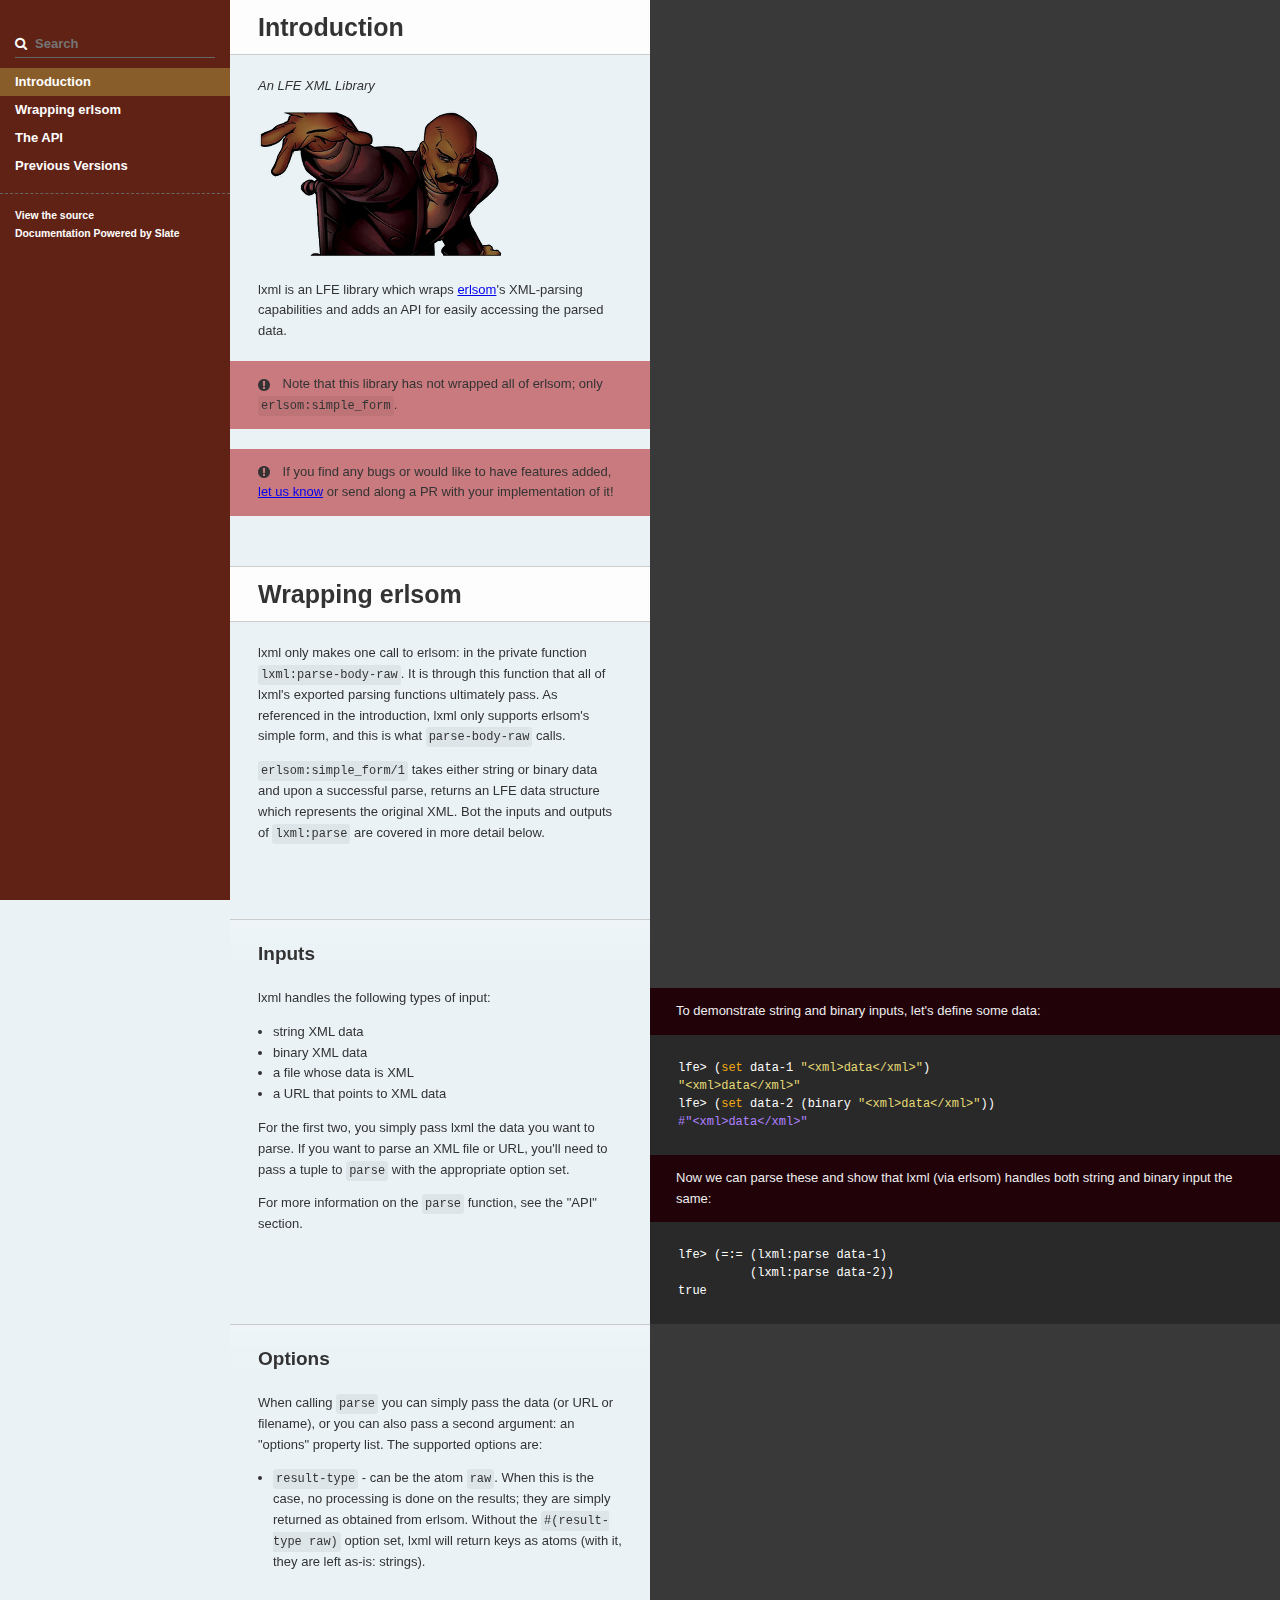
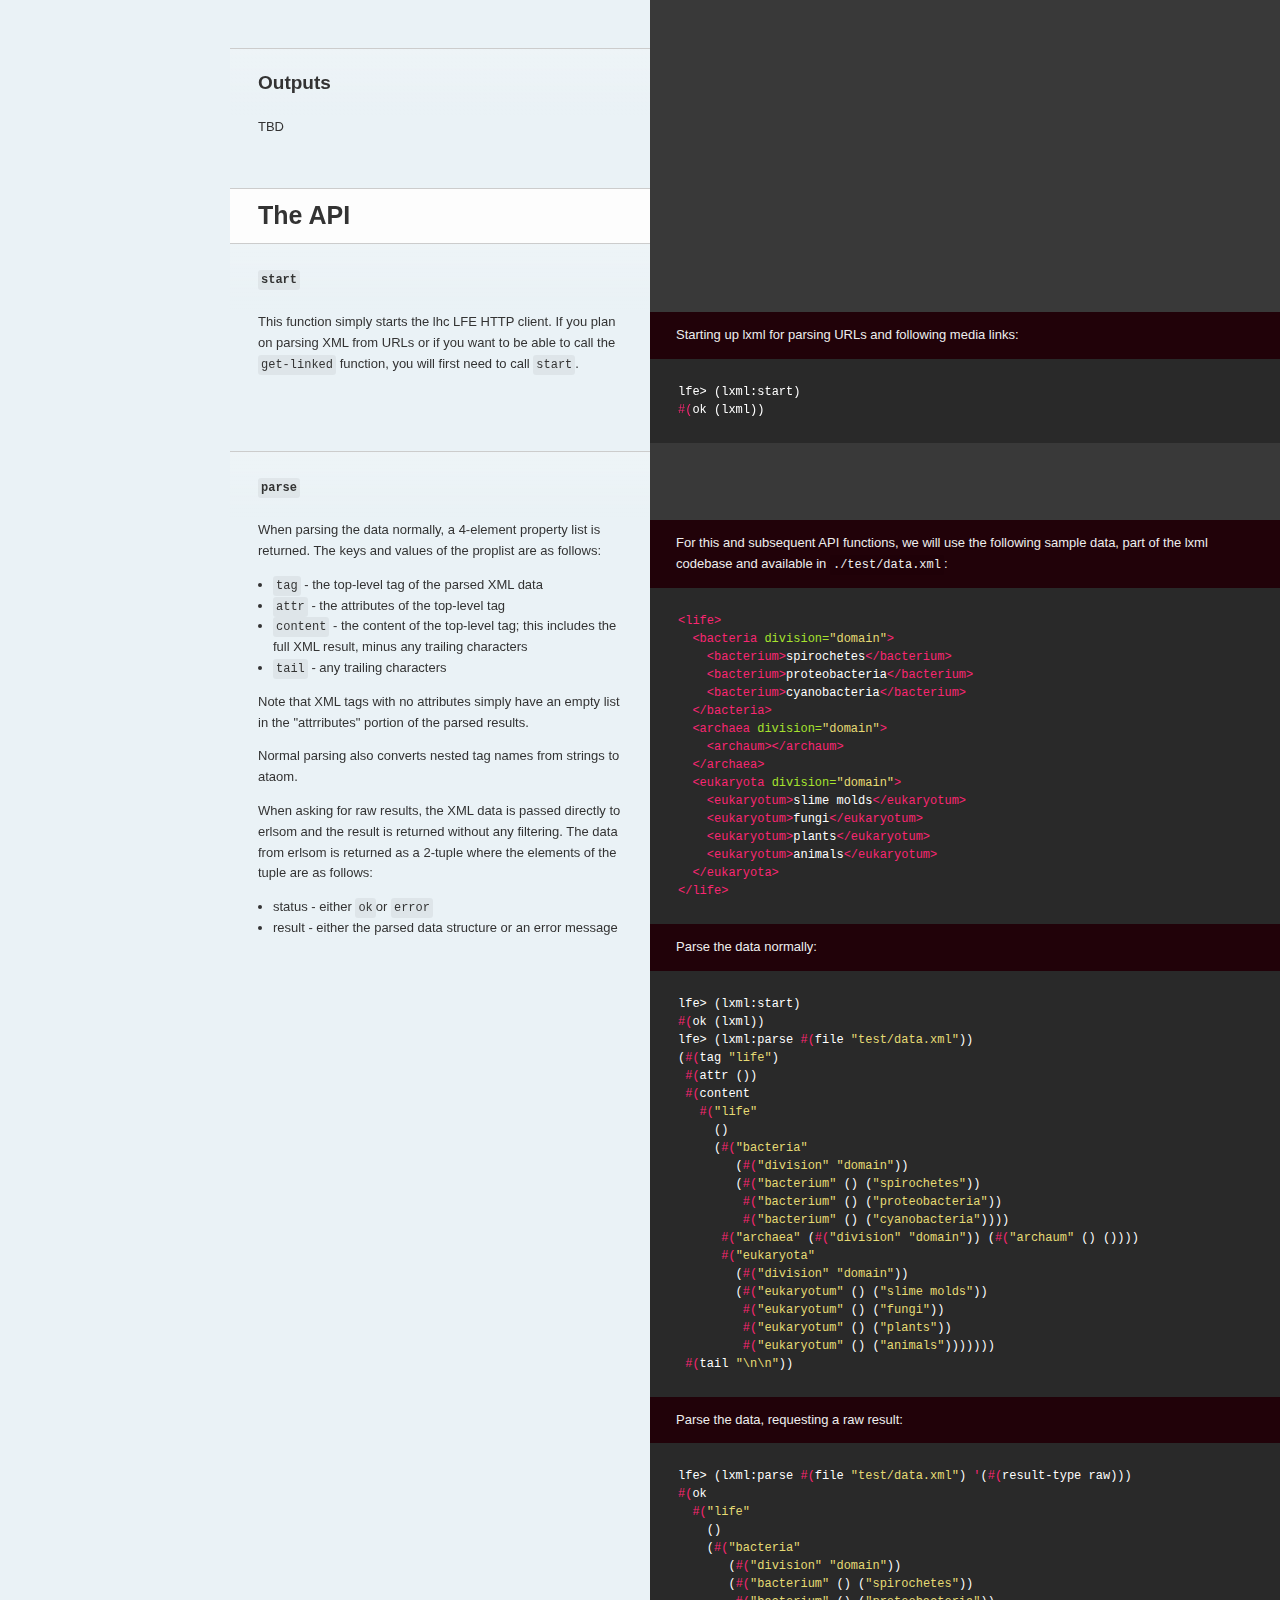
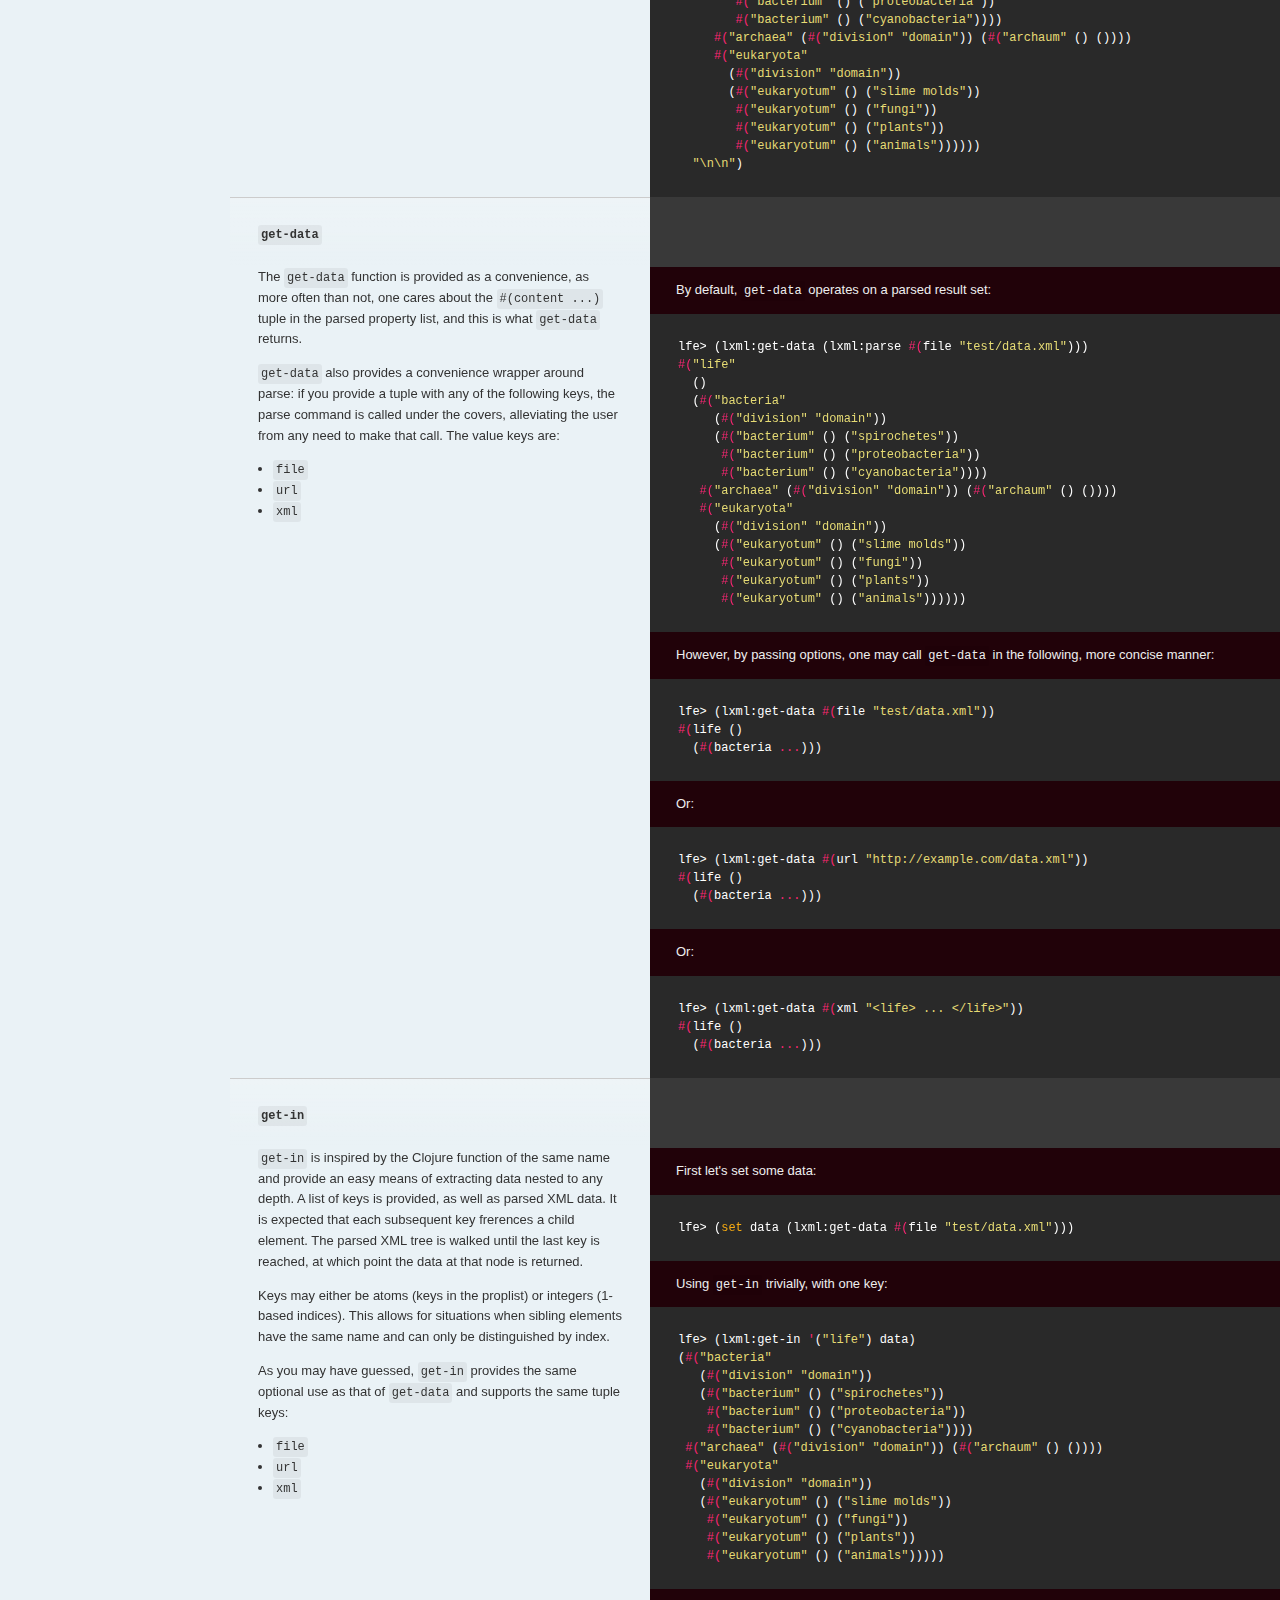
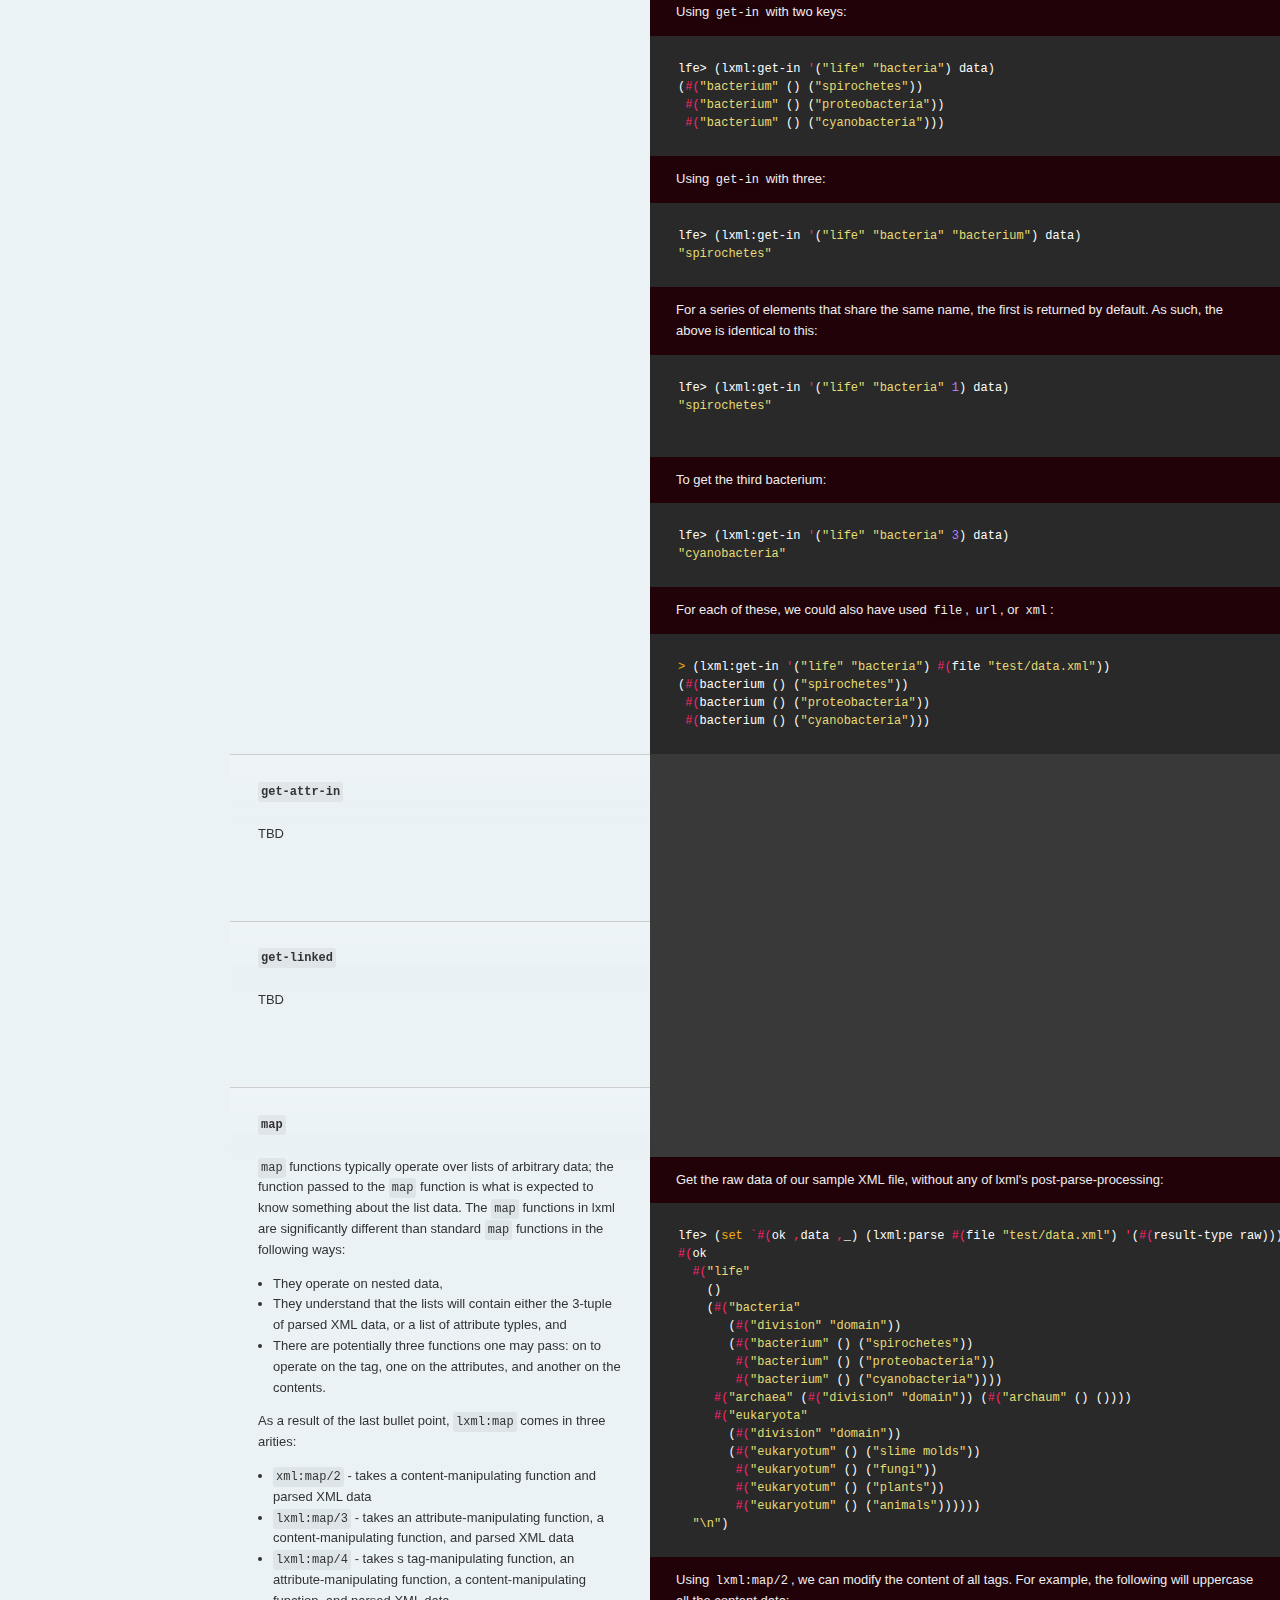
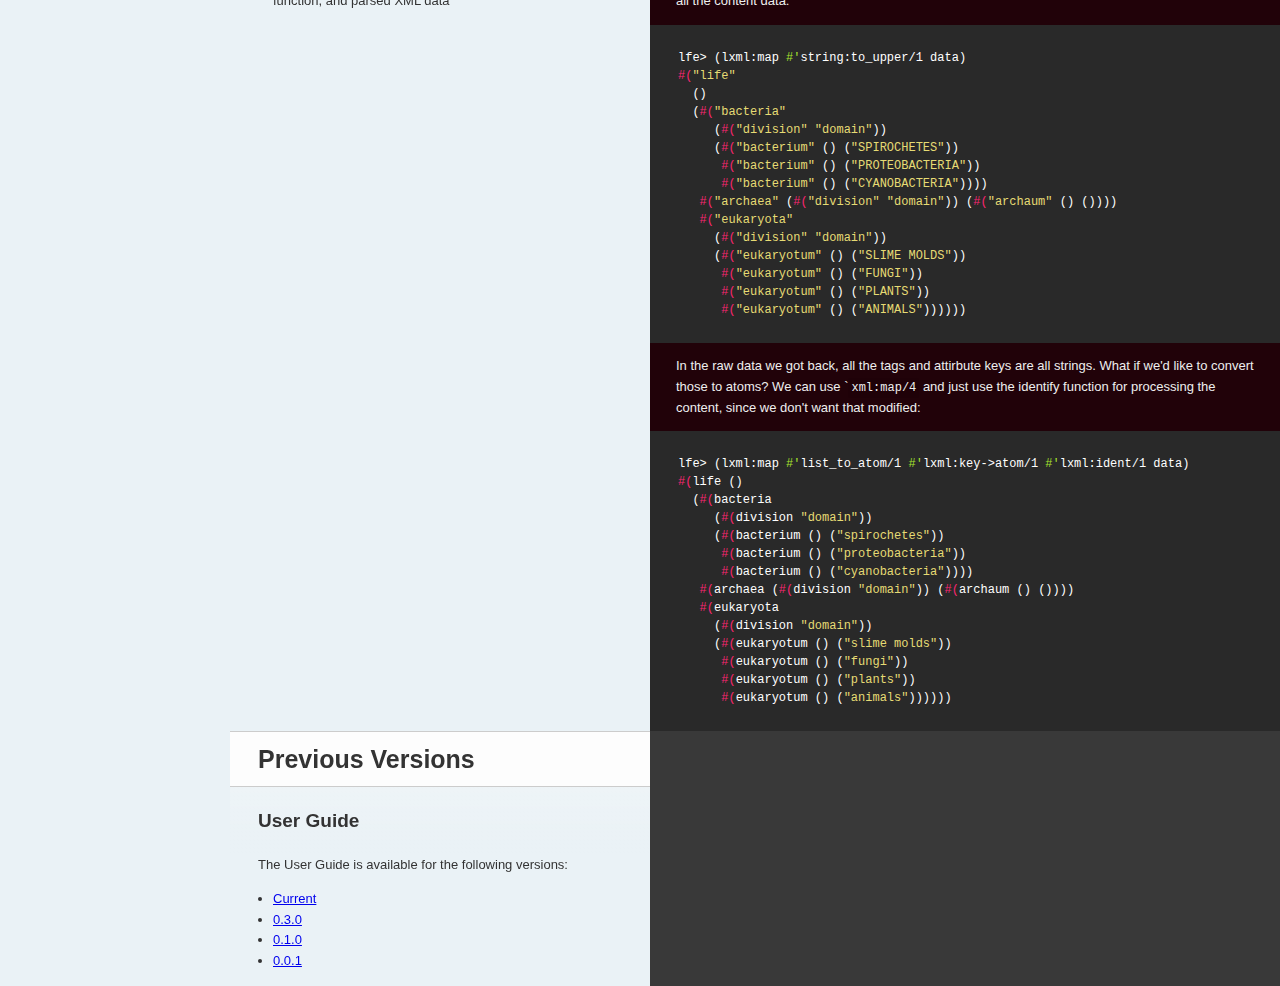
==== commit b7e4813c: "Re-gen'ed docs." ====
--- a/current/user-guide/index.html
+++ b/current/user-guide/index.html
@@ -351,9 +351,6 @@
                   <li>
                     <a href="#user-guide" class="toc-h2 toc-link" data-title="User Guide">User Guide</a>
                   </li>
-                  <li>
-                    <a href="#api-reference" class="toc-h2 toc-link" data-title="API Reference">API Reference</a>
-                  </li>
               </ul>
           </li>
       </ul>
@@ -379,7 +376,7 @@
 
 <aside class="warning">
 If you find any bugs or would like to have features added,
-<a href="https://github.com/oubiwann/lxml/issues/new">let us know</a>
+<a href="https://github.com/lfex/lxml/issues/new">let us know</a>
 or send along a PR with your implementation of it!
 </aside>
 <h1 id='wrapping-erlsom'>Wrapping erlsom</h1>
@@ -396,17 +393,17 @@
 <blockquote>
 <p>To demonstrate string and binary inputs, let&#39;s define some data:</p>
 </blockquote>
-<div class="highlight"><pre class="highlight common_lisp"><code><span class="nb">&gt;</span> <span class="p">(</span><span class="nb">set</span> <span class="nv">data-1</span> <span class="s">"&lt;xml&gt;data&lt;/xml&gt;"</span><span class="p">)</span>
+<div class="highlight"><pre class="highlight common_lisp"><code><span class="nv">lfe&gt;</span> <span class="p">(</span><span class="nb">set</span> <span class="nv">data-1</span> <span class="s">"&lt;xml&gt;data&lt;/xml&gt;"</span><span class="p">)</span>
 <span class="s">"&lt;xml&gt;data&lt;/xml&gt;"</span>
-<span class="nb">&gt;</span> <span class="p">(</span><span class="nb">set</span> <span class="nv">data-2</span> <span class="p">(</span><span class="nv">binary</span> <span class="s">"&lt;xml&gt;data&lt;/xml&gt;"</span><span class="p">))</span>
-<span class="err">#</span><span class="nv">B</span><span class="p">(</span><span class="mi">60</span> <span class="mi">120</span> <span class="mi">109</span> <span class="mi">108</span> <span class="mi">62</span> <span class="mi">100</span> <span class="mi">97</span> <span class="mi">116</span> <span class="mi">97</span> <span class="mi">60</span> <span class="mi">47</span> <span class="mi">120</span> <span class="mi">109</span> <span class="mi">108</span> <span class="mi">62</span><span class="p">)</span>
+<span class="nv">lfe&gt;</span> <span class="p">(</span><span class="nb">set</span> <span class="nv">data-2</span> <span class="p">(</span><span class="nv">binary</span> <span class="s">"&lt;xml&gt;data&lt;/xml&gt;"</span><span class="p">))</span>
+<span class="ss">#"&lt;xml&gt;data&lt;/xml&gt;"</span>
 </code></pre></div>
 <blockquote>
 <p>Now we can parse these and show that lxml (via erlsom) handles both string and
 binary input the same:</p>
 </blockquote>
-<div class="highlight"><pre class="highlight common_lisp"><code><span class="nb">&gt;</span> <span class="p">(</span><span class="nv">=:=</span> <span class="p">(</span><span class="nv">lxml:parse</span> <span class="nv">data-1</span><span class="p">)</span>
-       <span class="p">(</span><span class="nv">lxml:parse</span> <span class="nv">data-2</span><span class="p">))</span>
+<div class="highlight"><pre class="highlight common_lisp"><code><span class="nv">lfe&gt;</span> <span class="p">(</span><span class="nv">=:=</span> <span class="p">(</span><span class="nv">lxml:parse</span> <span class="nv">data-1</span><span class="p">)</span>
+          <span class="p">(</span><span class="nv">lxml:parse</span> <span class="nv">data-2</span><span class="p">))</span>
 <span class="nv">true</span>
 </code></pre></div>
 <p>lxml handles the following types of input:</p>
@@ -440,8 +437,8 @@
 <blockquote>
 <p>Starting up lxml for parsing URLs and following media links:</p>
 </blockquote>
-<div class="highlight"><pre class="highlight common_lisp"><code><span class="nb">&gt;</span> <span class="p">(</span><span class="nv">lxml:start</span><span class="p">)</span>
-<span class="p">(</span><span class="o">#(</span><span class="nv">inets</span> <span class="nv">ok</span><span class="p">)</span> <span class="o">#(</span><span class="nv">ssl</span> <span class="nv">ok</span><span class="p">)</span> <span class="o">#(</span><span class="nv">lhttpc</span> <span class="nv">ok</span><span class="p">)</span> <span class="o">#(</span><span class="nv">lhc</span> <span class="nv">ok</span><span class="p">)</span> <span class="o">#(</span><span class="nv">lxml</span> <span class="nv">ok</span><span class="p">))</span>
+<div class="highlight"><pre class="highlight common_lisp"><code><span class="nv">lfe&gt;</span> <span class="p">(</span><span class="nv">lxml:start</span><span class="p">)</span>
+<span class="o">#(</span><span class="nv">ok</span> <span class="p">(</span><span class="nv">lxml</span><span class="p">))</span>
 </code></pre></div>
 <p>This function simply starts the lhc LFE HTTP client. If you plan on parsing XML
 from URLs or if you want to be able to call the <code>get-linked</code> function, you
@@ -471,29 +468,215 @@
 <blockquote>
 <p>Parse the data normally:</p>
 </blockquote>
-<div class="highlight"><pre class="highlight common_lisp"><code><span class="nb">&gt;</span> <span class="p">(</span><span class="nv">lxml:parse</span> <span class="o">#(</span><span class="nv">file</span> <span class="s">"test/data.xml"</span><span class="p">))</span>
+<div class="highlight"><pre class="highlight common_lisp"><code><span class="nv">lfe&gt;</span> <span class="p">(</span><span class="nv">lxml:start</span><span class="p">)</span>
+<span class="o">#(</span><span class="nv">ok</span> <span class="p">(</span><span class="nv">lxml</span><span class="p">))</span>
+<span class="nv">lfe&gt;</span> <span class="p">(</span><span class="nv">lxml:parse</span> <span class="o">#(</span><span class="nv">file</span> <span class="s">"test/data.xml"</span><span class="p">))</span>
 <span class="p">(</span><span class="o">#(</span><span class="nv">tag</span> <span class="s">"life"</span><span class="p">)</span>
  <span class="o">#(</span><span class="nv">attr</span> <span class="p">())</span>
  <span class="o">#(</span><span class="nv">content</span>
-   <span class="o">#(</span><span class="nv">life</span> <span class="p">()</span>
-     <span class="p">(</span><span class="o">#(</span><span class="nv">bacteria</span>
-        <span class="p">(</span><span class="o">#(</span><span class="nv">division</span> <span class="s">"domain"</span><span class="p">))</span>
-        <span class="p">(</span><span class="o">#(</span><span class="nv">bacterium</span> <span class="p">()</span> <span class="p">(</span><span class="s">"spirochetes"</span><span class="p">))</span>
-         <span class="o">#(</span><span class="nv">bacterium</span> <span class="p">()</span> <span class="p">(</span><span class="s">"proteobacteria"</span><span class="p">))</span>
-         <span class="o">#(</span><span class="nv">bacterium</span> <span class="p">()</span> <span class="p">(</span><span class="s">"cyanobacteria"</span><span class="p">))))</span>
-      <span class="o">#(</span><span class="nv">archaea</span> <span class="p">(</span><span class="o">#(</span><span class="nv">division</span> <span class="s">"domain"</span><span class="p">))</span> <span class="p">(</span><span class="o">#(</span><span class="nv">archaum</span> <span class="p">()</span> <span class="p">())))</span>
-      <span class="o">#(</span><span class="nv">eukaryota</span>
-        <span class="p">(</span><span class="o">#(</span><span class="nv">division</span> <span class="s">"domain"</span><span class="p">))</span>
-        <span class="p">(</span><span class="o">#(</span><span class="nv">eukaryotum</span> <span class="p">()</span> <span class="p">(</span><span class="s">"slime molds"</span><span class="p">))</span>
-         <span class="o">#(</span><span class="nv">eukaryotum</span> <span class="p">()</span> <span class="p">(</span><span class="s">"fungi"</span><span class="p">))</span>
-         <span class="o">#(</span><span class="nv">eukaryotum</span> <span class="p">()</span> <span class="p">(</span><span class="s">"plants"</span><span class="p">))</span>
-         <span class="o">#(</span><span class="nv">eukaryotum</span> <span class="p">()</span> <span class="p">(</span><span class="s">"animals"</span><span class="p">)))))))</span>
- <span class="o">#(</span><span class="nv">tail</span> <span class="s">"\n"</span><span class="p">))</span>
+   <span class="o">#(</span><span class="s">"life"</span>
+     <span class="p">()</span>
+     <span class="p">(</span><span class="o">#(</span><span class="s">"bacteria"</span>
+        <span class="p">(</span><span class="o">#(</span><span class="s">"division"</span> <span class="s">"domain"</span><span class="p">))</span>
+        <span class="p">(</span><span class="o">#(</span><span class="s">"bacterium"</span> <span class="p">()</span> <span class="p">(</span><span class="s">"spirochetes"</span><span class="p">))</span>
+         <span class="o">#(</span><span class="s">"bacterium"</span> <span class="p">()</span> <span class="p">(</span><span class="s">"proteobacteria"</span><span class="p">))</span>
+         <span class="o">#(</span><span class="s">"bacterium"</span> <span class="p">()</span> <span class="p">(</span><span class="s">"cyanobacteria"</span><span class="p">))))</span>
+      <span class="o">#(</span><span class="s">"archaea"</span> <span class="p">(</span><span class="o">#(</span><span class="s">"division"</span> <span class="s">"domain"</span><span class="p">))</span> <span class="p">(</span><span class="o">#(</span><span class="s">"archaum"</span> <span class="p">()</span> <span class="p">())))</span>
+      <span class="o">#(</span><span class="s">"eukaryota"</span>
+        <span class="p">(</span><span class="o">#(</span><span class="s">"division"</span> <span class="s">"domain"</span><span class="p">))</span>
+        <span class="p">(</span><span class="o">#(</span><span class="s">"eukaryotum"</span> <span class="p">()</span> <span class="p">(</span><span class="s">"slime molds"</span><span class="p">))</span>
+         <span class="o">#(</span><span class="s">"eukaryotum"</span> <span class="p">()</span> <span class="p">(</span><span class="s">"fungi"</span><span class="p">))</span>
+         <span class="o">#(</span><span class="s">"eukaryotum"</span> <span class="p">()</span> <span class="p">(</span><span class="s">"plants"</span><span class="p">))</span>
+         <span class="o">#(</span><span class="s">"eukaryotum"</span> <span class="p">()</span> <span class="p">(</span><span class="s">"animals"</span><span class="p">)))))))</span>
+ <span class="o">#(</span><span class="nv">tail</span> <span class="s">"\n\n"</span><span class="p">))</span>
 </code></pre></div>
 <blockquote>
 <p>Parse the data, requesting a raw result:</p>
 </blockquote>
-<div class="highlight"><pre class="highlight common_lisp"><code><span class="nb">&gt;</span> <span class="p">(</span><span class="nv">lxml:parse</span> <span class="o">#(</span><span class="nv">file</span> <span class="s">"data.xml"</span><span class="p">)</span> <span class="o">'</span><span class="p">(</span><span class="o">#(</span><span class="nv">result-type</span> <span class="nv">raw</span><span class="p">)))</span>
+<div class="highlight"><pre class="highlight common_lisp"><code><span class="nv">lfe&gt;</span> <span class="p">(</span><span class="nv">lxml:parse</span> <span class="o">#(</span><span class="nv">file</span> <span class="s">"test/data.xml"</span><span class="p">)</span> <span class="o">'</span><span class="p">(</span><span class="o">#(</span><span class="nv">result-type</span> <span class="nv">raw</span><span class="p">)))</span>
+<span class="o">#(</span><span class="nv">ok</span>
+  <span class="o">#(</span><span class="s">"life"</span>
+    <span class="p">()</span>
+    <span class="p">(</span><span class="o">#(</span><span class="s">"bacteria"</span>
+       <span class="p">(</span><span class="o">#(</span><span class="s">"division"</span> <span class="s">"domain"</span><span class="p">))</span>
+       <span class="p">(</span><span class="o">#(</span><span class="s">"bacterium"</span> <span class="p">()</span> <span class="p">(</span><span class="s">"spirochetes"</span><span class="p">))</span>
+        <span class="o">#(</span><span class="s">"bacterium"</span> <span class="p">()</span> <span class="p">(</span><span class="s">"proteobacteria"</span><span class="p">))</span>
+        <span class="o">#(</span><span class="s">"bacterium"</span> <span class="p">()</span> <span class="p">(</span><span class="s">"cyanobacteria"</span><span class="p">))))</span>
+     <span class="o">#(</span><span class="s">"archaea"</span> <span class="p">(</span><span class="o">#(</span><span class="s">"division"</span> <span class="s">"domain"</span><span class="p">))</span> <span class="p">(</span><span class="o">#(</span><span class="s">"archaum"</span> <span class="p">()</span> <span class="p">())))</span>
+     <span class="o">#(</span><span class="s">"eukaryota"</span>
+       <span class="p">(</span><span class="o">#(</span><span class="s">"division"</span> <span class="s">"domain"</span><span class="p">))</span>
+       <span class="p">(</span><span class="o">#(</span><span class="s">"eukaryotum"</span> <span class="p">()</span> <span class="p">(</span><span class="s">"slime molds"</span><span class="p">))</span>
+        <span class="o">#(</span><span class="s">"eukaryotum"</span> <span class="p">()</span> <span class="p">(</span><span class="s">"fungi"</span><span class="p">))</span>
+        <span class="o">#(</span><span class="s">"eukaryotum"</span> <span class="p">()</span> <span class="p">(</span><span class="s">"plants"</span><span class="p">))</span>
+        <span class="o">#(</span><span class="s">"eukaryotum"</span> <span class="p">()</span> <span class="p">(</span><span class="s">"animals"</span><span class="p">))))))</span>
+  <span class="s">"\n\n"</span><span class="p">)</span>
+</code></pre></div>
+<p>When parsing the data normally, a 4-element property list is returned.
+The keys and values of the proplist are as follows:</p>
+
+<ul>
+<li><code>tag</code> - the top-level tag of the parsed XML data</li>
+<li><code>attr</code> - the attributes of the top-level tag</li>
+<li><code>content</code> - the content of the top-level tag; this includes the full
+XML result, minus any trailing characters</li>
+<li><code>tail</code> - any trailing characters</li>
+</ul>
+
+<p>Note that XML tags with no attributes simply have an empty list in the
+&quot;attrributes&quot; portion of the parsed results.</p>
+
+<p>Normal parsing also converts nested tag names from strings to ataom.</p>
+
+<p>When asking for raw results, the XML data is passed directly to erlsom and the
+result is returned without any filtering. The data from erlsom is returned as
+a 2-tuple where the elements of the tuple are as follows:</p>
+
+<ul>
+<li>status - either <code>ok</code>or <code>error</code></li>
+<li>result - either the parsed data structure or an error message</li>
+</ul>
+<h2 id='get-data'><code>get-data</code></h2>
+<blockquote>
+<p>By default, <code>get-data</code> operates on a parsed result set:</p>
+</blockquote>
+<div class="highlight"><pre class="highlight common_lisp"><code><span class="nv">lfe&gt;</span> <span class="p">(</span><span class="nv">lxml:get-data</span> <span class="p">(</span><span class="nv">lxml:parse</span> <span class="o">#(</span><span class="nv">file</span> <span class="s">"test/data.xml"</span><span class="p">)))</span>
+<span class="o">#(</span><span class="s">"life"</span>
+  <span class="p">()</span>
+  <span class="p">(</span><span class="o">#(</span><span class="s">"bacteria"</span>
+     <span class="p">(</span><span class="o">#(</span><span class="s">"division"</span> <span class="s">"domain"</span><span class="p">))</span>
+     <span class="p">(</span><span class="o">#(</span><span class="s">"bacterium"</span> <span class="p">()</span> <span class="p">(</span><span class="s">"spirochetes"</span><span class="p">))</span>
+      <span class="o">#(</span><span class="s">"bacterium"</span> <span class="p">()</span> <span class="p">(</span><span class="s">"proteobacteria"</span><span class="p">))</span>
+      <span class="o">#(</span><span class="s">"bacterium"</span> <span class="p">()</span> <span class="p">(</span><span class="s">"cyanobacteria"</span><span class="p">))))</span>
+   <span class="o">#(</span><span class="s">"archaea"</span> <span class="p">(</span><span class="o">#(</span><span class="s">"division"</span> <span class="s">"domain"</span><span class="p">))</span> <span class="p">(</span><span class="o">#(</span><span class="s">"archaum"</span> <span class="p">()</span> <span class="p">())))</span>
+   <span class="o">#(</span><span class="s">"eukaryota"</span>
+     <span class="p">(</span><span class="o">#(</span><span class="s">"division"</span> <span class="s">"domain"</span><span class="p">))</span>
+     <span class="p">(</span><span class="o">#(</span><span class="s">"eukaryotum"</span> <span class="p">()</span> <span class="p">(</span><span class="s">"slime molds"</span><span class="p">))</span>
+      <span class="o">#(</span><span class="s">"eukaryotum"</span> <span class="p">()</span> <span class="p">(</span><span class="s">"fungi"</span><span class="p">))</span>
+      <span class="o">#(</span><span class="s">"eukaryotum"</span> <span class="p">()</span> <span class="p">(</span><span class="s">"plants"</span><span class="p">))</span>
+      <span class="o">#(</span><span class="s">"eukaryotum"</span> <span class="p">()</span> <span class="p">(</span><span class="s">"animals"</span><span class="p">))))))</span>
+</code></pre></div>
+<blockquote>
+<p>However, by passing options, one may call <code>get-data</code> in the following,
+more concise manner:</p>
+</blockquote>
+<div class="highlight"><pre class="highlight common_lisp"><code><span class="nv">lfe&gt;</span> <span class="p">(</span><span class="nv">lxml:get-data</span> <span class="o">#(</span><span class="nv">file</span> <span class="s">"test/data.xml"</span><span class="p">))</span>
+<span class="o">#(</span><span class="nv">life</span> <span class="p">()</span>
+  <span class="p">(</span><span class="o">#(</span><span class="nv">bacteria</span> <span class="o">...</span><span class="p">)))</span>
+</code></pre></div>
+<blockquote>
+<p>Or:</p>
+</blockquote>
+<div class="highlight"><pre class="highlight common_lisp"><code><span class="nv">lfe&gt;</span> <span class="p">(</span><span class="nv">lxml:get-data</span> <span class="o">#(</span><span class="nv">url</span> <span class="s">"http://example.com/data.xml"</span><span class="p">))</span>
+<span class="o">#(</span><span class="nv">life</span> <span class="p">()</span>
+  <span class="p">(</span><span class="o">#(</span><span class="nv">bacteria</span> <span class="o">...</span><span class="p">)))</span>
+</code></pre></div>
+<blockquote>
+<p>Or:</p>
+</blockquote>
+<div class="highlight"><pre class="highlight common_lisp"><code><span class="nv">lfe&gt;</span> <span class="p">(</span><span class="nv">lxml:get-data</span> <span class="o">#(</span><span class="nv">xml</span> <span class="s">"&lt;life&gt; ... &lt;/life&gt;"</span><span class="p">))</span>
+<span class="o">#(</span><span class="nv">life</span> <span class="p">()</span>
+  <span class="p">(</span><span class="o">#(</span><span class="nv">bacteria</span> <span class="o">...</span><span class="p">)))</span>
+</code></pre></div>
+<p>The <code>get-data</code> function is provided as a convenience, as more often than not,
+one cares about the <code>#(content ...)</code> tuple in the parsed property list, and
+this is what <code>get-data</code> returns.</p>
+
+<p><code>get-data</code> also provides a convenience wrapper around parse: if you provide
+a tuple with any of the following keys, the parse command is called under
+the covers, alleviating the user from any need to make that call. The value
+keys are:</p>
+
+<ul>
+<li><code>file</code></li>
+<li><code>url</code></li>
+<li><code>xml</code></li>
+</ul>
+<h2 id='get-in'><code>get-in</code></h2>
+<blockquote>
+<p>First let&#39;s set some data:</p>
+</blockquote>
+<div class="highlight"><pre class="highlight common_lisp"><code><span class="nv">lfe&gt;</span> <span class="p">(</span><span class="nb">set</span> <span class="nv">data</span> <span class="p">(</span><span class="nv">lxml:get-data</span> <span class="o">#(</span><span class="nv">file</span> <span class="s">"test/data.xml"</span><span class="p">)))</span>
+</code></pre></div>
+<blockquote>
+<p>Using <code>get-in</code> trivially, with one key:</p>
+</blockquote>
+<div class="highlight"><pre class="highlight common_lisp"><code><span class="nv">lfe&gt;</span> <span class="p">(</span><span class="nv">lxml:get-in</span> <span class="o">'</span><span class="p">(</span><span class="s">"life"</span><span class="p">)</span> <span class="nv">data</span><span class="p">)</span>
+<span class="p">(</span><span class="o">#(</span><span class="s">"bacteria"</span>
+   <span class="p">(</span><span class="o">#(</span><span class="s">"division"</span> <span class="s">"domain"</span><span class="p">))</span>
+   <span class="p">(</span><span class="o">#(</span><span class="s">"bacterium"</span> <span class="p">()</span> <span class="p">(</span><span class="s">"spirochetes"</span><span class="p">))</span>
+    <span class="o">#(</span><span class="s">"bacterium"</span> <span class="p">()</span> <span class="p">(</span><span class="s">"proteobacteria"</span><span class="p">))</span>
+    <span class="o">#(</span><span class="s">"bacterium"</span> <span class="p">()</span> <span class="p">(</span><span class="s">"cyanobacteria"</span><span class="p">))))</span>
+ <span class="o">#(</span><span class="s">"archaea"</span> <span class="p">(</span><span class="o">#(</span><span class="s">"division"</span> <span class="s">"domain"</span><span class="p">))</span> <span class="p">(</span><span class="o">#(</span><span class="s">"archaum"</span> <span class="p">()</span> <span class="p">())))</span>
+ <span class="o">#(</span><span class="s">"eukaryota"</span>
+   <span class="p">(</span><span class="o">#(</span><span class="s">"division"</span> <span class="s">"domain"</span><span class="p">))</span>
+   <span class="p">(</span><span class="o">#(</span><span class="s">"eukaryotum"</span> <span class="p">()</span> <span class="p">(</span><span class="s">"slime molds"</span><span class="p">))</span>
+    <span class="o">#(</span><span class="s">"eukaryotum"</span> <span class="p">()</span> <span class="p">(</span><span class="s">"fungi"</span><span class="p">))</span>
+    <span class="o">#(</span><span class="s">"eukaryotum"</span> <span class="p">()</span> <span class="p">(</span><span class="s">"plants"</span><span class="p">))</span>
+    <span class="o">#(</span><span class="s">"eukaryotum"</span> <span class="p">()</span> <span class="p">(</span><span class="s">"animals"</span><span class="p">)))))</span>
+</code></pre></div>
+<blockquote>
+<p>Using <code>get-in</code> with two keys:</p>
+</blockquote>
+<div class="highlight"><pre class="highlight common_lisp"><code><span class="nv">lfe&gt;</span> <span class="p">(</span><span class="nv">lxml:get-in</span> <span class="o">'</span><span class="p">(</span><span class="s">"life"</span> <span class="s">"bacteria"</span><span class="p">)</span> <span class="nv">data</span><span class="p">)</span>
+<span class="p">(</span><span class="o">#(</span><span class="s">"bacterium"</span> <span class="p">()</span> <span class="p">(</span><span class="s">"spirochetes"</span><span class="p">))</span>
+ <span class="o">#(</span><span class="s">"bacterium"</span> <span class="p">()</span> <span class="p">(</span><span class="s">"proteobacteria"</span><span class="p">))</span>
+ <span class="o">#(</span><span class="s">"bacterium"</span> <span class="p">()</span> <span class="p">(</span><span class="s">"cyanobacteria"</span><span class="p">)))</span>
+</code></pre></div>
+<blockquote>
+<p>Using <code>get-in</code> with three:</p>
+</blockquote>
+<div class="highlight"><pre class="highlight common_lisp"><code><span class="nv">lfe&gt;</span> <span class="p">(</span><span class="nv">lxml:get-in</span> <span class="o">'</span><span class="p">(</span><span class="s">"life"</span> <span class="s">"bacteria"</span> <span class="s">"bacterium"</span><span class="p">)</span> <span class="nv">data</span><span class="p">)</span>
+<span class="s">"spirochetes"</span>
+</code></pre></div>
+<blockquote>
+<p>For a series of elements that share the same name, the first is returned by default. As such, the above is identical to this:</p>
+</blockquote>
+<div class="highlight"><pre class="highlight common_lisp"><code><span class="nv">lfe&gt;</span> <span class="p">(</span><span class="nv">lxml:get-in</span> <span class="o">'</span><span class="p">(</span><span class="s">"life"</span> <span class="s">"bacteria"</span> <span class="mi">1</span><span class="p">)</span> <span class="nv">data</span><span class="p">)</span>
+<span class="s">"spirochetes"</span>
+
+</code></pre></div>
+<blockquote>
+<p>To get the third bacterium:</p>
+</blockquote>
+<div class="highlight"><pre class="highlight common_lisp"><code><span class="nv">lfe&gt;</span> <span class="p">(</span><span class="nv">lxml:get-in</span> <span class="o">'</span><span class="p">(</span><span class="s">"life"</span> <span class="s">"bacteria"</span> <span class="mi">3</span><span class="p">)</span> <span class="nv">data</span><span class="p">)</span>
+<span class="s">"cyanobacteria"</span>
+</code></pre></div>
+<blockquote>
+<p>For each of these, we could also have used <code>file</code>, <code>url</code>, or <code>xml</code>:</p>
+</blockquote>
+<div class="highlight"><pre class="highlight common_lisp"><code><span class="nb">&gt;</span> <span class="p">(</span><span class="nv">lxml:get-in</span> <span class="o">'</span><span class="p">(</span><span class="s">"life"</span> <span class="s">"bacteria"</span><span class="p">)</span> <span class="o">#(</span><span class="nv">file</span> <span class="s">"test/data.xml"</span><span class="p">))</span>
+<span class="p">(</span><span class="o">#(</span><span class="nv">bacterium</span> <span class="p">()</span> <span class="p">(</span><span class="s">"spirochetes"</span><span class="p">))</span>
+ <span class="o">#(</span><span class="nv">bacterium</span> <span class="p">()</span> <span class="p">(</span><span class="s">"proteobacteria"</span><span class="p">))</span>
+ <span class="o">#(</span><span class="nv">bacterium</span> <span class="p">()</span> <span class="p">(</span><span class="s">"cyanobacteria"</span><span class="p">)))</span>
+</code></pre></div>
+<p><code>get-in</code> is inspired by the Clojure function of the same name and provide
+an easy means of extracting data nested to any depth. A list of keys is
+provided, as well as parsed XML data. It is expected that each subsequent key
+frerences a child element. The parsed XML tree is walked until the last
+key is reached, at which point the data at that node is returned.</p>
+
+<p>Keys may either be atoms (keys in the proplist) or integers (1-based indices).
+This allows for situations when sibling elements have the same name and
+can only be distinguished by index.</p>
+
+<p>As you may have guessed, <code>get-in</code> provides the same optional use as that
+of <code>get-data</code> and supports the same tuple keys:</p>
+
+<ul>
+<li><code>file</code></li>
+<li><code>url</code></li>
+<li><code>xml</code></li>
+</ul>
+<h2 id='get-attr-in'><code>get-attr-in</code></h2>
+<p>TBD</p>
+<h2 id='get-linked'><code>get-linked</code></h2>
+<p>TBD</p>
+<h2 id='map'><code>map</code></h2>
+<blockquote>
+<p>Get the raw data of our sample XML file, without any of lxml&#39;s
+  post-parse-processing:</p>
+</blockquote>
+<div class="highlight"><pre class="highlight common_lisp"><code><span class="nv">lfe&gt;</span> <span class="p">(</span><span class="nb">set</span> <span class="o">`#(</span><span class="nv">ok</span> <span class="o">,</span><span class="nv">data</span> <span class="o">,</span><span class="nv">_</span><span class="p">)</span> <span class="p">(</span><span class="nv">lxml:parse</span> <span class="o">#(</span><span class="nv">file</span> <span class="s">"test/data.xml"</span><span class="p">)</span> <span class="o">'</span><span class="p">(</span><span class="o">#(</span><span class="nv">result-type</span> <span class="nv">raw</span><span class="p">))))</span>
 <span class="o">#(</span><span class="nv">ok</span>
   <span class="o">#(</span><span class="s">"life"</span>
     <span class="p">()</span>
@@ -511,188 +694,11 @@
         <span class="o">#(</span><span class="s">"eukaryotum"</span> <span class="p">()</span> <span class="p">(</span><span class="s">"animals"</span><span class="p">))))))</span>
   <span class="s">"\n"</span><span class="p">)</span>
 </code></pre></div>
-<p>When parsing the data normally, a 4-element property list is returned.
-The keys and values of the proplist are as follows:</p>
-
-<ul>
-<li><code>tag</code> - the top-level tag of the parsed XML data</li>
-<li><code>attr</code> - the attributes of the top-level tag</li>
-<li><code>content</code> - the content of the top-level tag; this includes the full
-XML result, minus any trailing characters</li>
-<li><code>tail</code> - any trailing characters</li>
-</ul>
-
-<p>Note that XML tags with no attributes simply have an empty list in the
-&quot;attrributes&quot; portion of the parsed results.</p>
-
-<p>Normal parsing also converts nested tag names from strings to ataom.</p>
-
-<p>When asking for raw results, the XML data is passed directly to erlsom and the
-result is returned without any filtering. The data from erlsom is returned as
-a 2-tuple where the elements of the tuple are as follows:</p>
-
-<ul>
-<li>status - either <code>ok</code>or <code>error</code></li>
-<li>result - either the parsed data structure or an error message</li>
-</ul>
-<h2 id='get-data'><code>get-data</code></h2>
-<blockquote>
-<p>By default, <code>get-data</code> operates on a parsed result set:</p>
-</blockquote>
-<div class="highlight"><pre class="highlight common_lisp"><code><span class="nb">&gt;</span> <span class="p">(</span><span class="nv">lxml:get-data</span> <span class="p">(</span><span class="nv">lxml:parse</span> <span class="o">#(</span><span class="nv">file</span> <span class="s">"data.xml"</span><span class="p">)))</span>
-<span class="o">#(</span><span class="nv">life</span> <span class="p">()</span>
-  <span class="p">(</span><span class="o">#(</span><span class="nv">bacteria</span>
-     <span class="p">(</span><span class="o">#(</span><span class="nv">division</span> <span class="s">"domain"</span><span class="p">))</span>
-     <span class="p">(</span><span class="o">#(</span><span class="nv">bacterium</span> <span class="p">()</span> <span class="p">(</span><span class="s">"spirochetes"</span><span class="p">))</span>
-      <span class="o">#(</span><span class="nv">bacterium</span> <span class="p">()</span> <span class="p">(</span><span class="s">"proteobacteria"</span><span class="p">))</span>
-      <span class="o">#(</span><span class="nv">bacterium</span> <span class="p">()</span> <span class="p">(</span><span class="s">"cyanobacteria"</span><span class="p">))))</span>
-   <span class="o">#(</span><span class="nv">archaea</span> <span class="p">(</span><span class="o">#(</span><span class="nv">division</span> <span class="s">"domain"</span><span class="p">))</span> <span class="p">(</span><span class="o">#(</span><span class="nv">archaum</span> <span class="p">()</span> <span class="p">())))</span>
-   <span class="o">#(</span><span class="nv">eukaryota</span>
-     <span class="p">(</span><span class="o">#(</span><span class="nv">division</span> <span class="s">"domain"</span><span class="p">))</span>
-     <span class="p">(</span><span class="o">#(</span><span class="nv">eukaryotum</span> <span class="p">()</span> <span class="p">(</span><span class="s">"slime molds"</span><span class="p">))</span>
-      <span class="o">#(</span><span class="nv">eukaryotum</span> <span class="p">()</span> <span class="p">(</span><span class="s">"fungi"</span><span class="p">))</span>
-      <span class="o">#(</span><span class="nv">eukaryotum</span> <span class="p">()</span> <span class="p">(</span><span class="s">"plants"</span><span class="p">))</span>
-      <span class="o">#(</span><span class="nv">eukaryotum</span> <span class="p">()</span> <span class="p">(</span><span class="s">"animals"</span><span class="p">))))))</span>
-</code></pre></div>
-<blockquote>
-<p>However, by passing options, one may call <code>get-data</code> in the following,
-more concise manner:</p>
-</blockquote>
-<div class="highlight"><pre class="highlight common_lisp"><code><span class="nb">&gt;</span> <span class="p">(</span><span class="nv">lxml:get-data</span> <span class="o">#(</span><span class="nv">file</span> <span class="s">"data.xml"</span><span class="p">))</span>
-<span class="o">#(</span><span class="nv">life</span> <span class="p">()</span>
-  <span class="p">(</span><span class="o">#(</span><span class="nv">bacteria</span> <span class="o">...</span><span class="p">)))</span>
-</code></pre></div>
-<blockquote>
-<p>Or:</p>
-</blockquote>
-<div class="highlight"><pre class="highlight common_lisp"><code><span class="nb">&gt;</span> <span class="p">(</span><span class="nv">lxml:get-data</span> <span class="o">#(</span><span class="nv">url</span> <span class="s">"http://example.com/data.xml"</span><span class="p">))</span>
-<span class="o">#(</span><span class="nv">life</span> <span class="p">()</span>
-  <span class="p">(</span><span class="o">#(</span><span class="nv">bacteria</span> <span class="o">...</span><span class="p">)))</span>
-</code></pre></div>
-<blockquote>
-<p>Or:</p>
-</blockquote>
-<div class="highlight"><pre class="highlight common_lisp"><code><span class="nb">&gt;</span> <span class="p">(</span><span class="nv">lxml:get-data</span> <span class="o">#(</span><span class="nv">xml</span> <span class="s">"&lt;life&gt; ... &lt;/life&gt;"</span><span class="p">))</span>
-<span class="o">#(</span><span class="nv">life</span> <span class="p">()</span>
-  <span class="p">(</span><span class="o">#(</span><span class="nv">bacteria</span> <span class="o">...</span><span class="p">)))</span>
-</code></pre></div>
-<p>The <code>get-data</code> function is provided as a convenience, as more often than not,
-one cares about the <code>#(content ...)</code> tuple in the parsed property list, and
-this is what <code>get-data</code> returns.</p>
-
-<p><code>get-data</code> also provides a convenience wrapper around parse: if you provide
-a tuple with any of the following keys, the parse command is called under
-the covers, alleviating the user from any need to make that call. The value
-keys are:</p>
-
-<ul>
-<li><code>file</code></li>
-<li><code>url</code></li>
-<li><code>xml</code></li>
-</ul>
-<h2 id='get-in'><code>get-in</code></h2>
-<blockquote>
-<p>First let&#39;s set some data:</p>
-</blockquote>
-<div class="highlight"><pre class="highlight common_lisp"><code><span class="nb">&gt;</span> <span class="p">(</span><span class="nb">set</span> <span class="nv">data</span> <span class="p">(</span><span class="nv">lxml:get-data</span> <span class="o">#(</span><span class="nv">file</span> <span class="s">"data.xml"</span><span class="p">)))</span>
-<span class="o">#(</span><span class="nv">life</span> <span class="p">()</span>
-</code></pre></div>
-<blockquote>
-<p>Using <code>get-in</code> trivially, with one key:</p>
-</blockquote>
-<div class="highlight"><pre class="highlight common_lisp"><code><span class="nb">&gt;</span> <span class="p">(</span><span class="nv">lxml:get-in</span> <span class="o">'</span><span class="p">(</span><span class="nv">life</span><span class="p">)</span> <span class="nv">data</span><span class="p">)</span>
-<span class="p">(</span><span class="o">#(</span><span class="nv">bacteria</span>
-   <span class="p">(</span><span class="o">#(</span><span class="nv">division</span> <span class="s">"domain"</span><span class="p">))</span>
-   <span class="p">(</span><span class="o">#(</span><span class="nv">bacterium</span> <span class="p">()</span> <span class="p">(</span><span class="s">"spirochetes"</span><span class="p">))</span>
-    <span class="o">#(</span><span class="nv">bacterium</span> <span class="p">()</span> <span class="p">(</span><span class="s">"proteobacteria"</span><span class="p">))</span>
-    <span class="o">#(</span><span class="nv">bacterium</span> <span class="p">()</span> <span class="p">(</span><span class="s">"cyanobacteria"</span><span class="p">))))</span>
- <span class="o">#(</span><span class="nv">archaea</span> <span class="p">(</span><span class="o">#(</span><span class="nv">division</span> <span class="s">"domain"</span><span class="p">))</span> <span class="p">(</span><span class="o">#(</span><span class="nv">archaum</span> <span class="p">()</span> <span class="p">())))</span>
- <span class="o">#(</span><span class="nv">eukaryota</span>
-   <span class="p">(</span><span class="o">#(</span><span class="nv">division</span> <span class="s">"domain"</span><span class="p">))</span>
-   <span class="p">(</span><span class="o">#(</span><span class="nv">eukaryotum</span> <span class="p">()</span> <span class="p">(</span><span class="s">"slime molds"</span><span class="p">))</span>
-    <span class="o">#(</span><span class="nv">eukaryotum</span> <span class="p">()</span> <span class="p">(</span><span class="s">"fungi"</span><span class="p">))</span>
-    <span class="o">#(</span><span class="nv">eukaryotum</span> <span class="p">()</span> <span class="p">(</span><span class="s">"plants"</span><span class="p">))</span>
-    <span class="o">#(</span><span class="nv">eukaryotum</span> <span class="p">()</span> <span class="p">(</span><span class="s">"animals"</span><span class="p">)))))</span>
-</code></pre></div>
-<blockquote>
-<p>Using <code>get-in</code> with two keys:</p>
-</blockquote>
-<div class="highlight"><pre class="highlight common_lisp"><code><span class="nb">&gt;</span> <span class="p">(</span><span class="nv">lxml:get-in</span> <span class="o">'</span><span class="p">(</span><span class="nv">life</span> <span class="nv">bacteria</span><span class="p">)</span> <span class="nv">data</span><span class="p">)</span>
-<span class="p">(</span><span class="o">#(</span><span class="nv">bacterium</span> <span class="p">()</span> <span class="p">(</span><span class="s">"spirochetes"</span><span class="p">))</span>
- <span class="o">#(</span><span class="nv">bacterium</span> <span class="p">()</span> <span class="p">(</span><span class="s">"proteobacteria"</span><span class="p">))</span>
- <span class="o">#(</span><span class="nv">bacterium</span> <span class="p">()</span> <span class="p">(</span><span class="s">"cyanobacteria"</span><span class="p">)))</span>
-</code></pre></div>
-<blockquote>
-<p>Using <code>get-in</code> with three:</p>
-</blockquote>
-<div class="highlight"><pre class="highlight common_lisp"><code><span class="nb">&gt;</span> <span class="p">(</span><span class="nv">lxml:get-in</span> <span class="o">'</span><span class="p">(</span><span class="nv">life</span> <span class="nv">bacteria</span> <span class="nv">bacterium</span><span class="p">)</span> <span class="nv">data</span><span class="p">)</span>
-<span class="s">"spirochetes"</span>
-</code></pre></div>
-<blockquote>
-<p>Or, to get the third bacterium:</p>
-</blockquote>
-<div class="highlight"><pre class="highlight common_lisp"><code><span class="nb">&gt;</span> <span class="p">(</span><span class="nv">lxml:get-in</span> <span class="o">'</span><span class="p">(</span><span class="nv">life</span> <span class="nv">bacteria</span> <span class="mi">3</span><span class="p">))</span>
-<span class="s">"cyanobacteria"</span>
-</code></pre></div>
-<blockquote>
-<p>For each of these, we could also have used <code>file</code>, <code>url</code>, or <code>xml</code>:</p>
-</blockquote>
-<div class="highlight"><pre class="highlight common_lisp"><code><span class="nb">&gt;</span> <span class="p">(</span><span class="nv">lxml:get-in</span> <span class="o">'</span><span class="p">(</span><span class="nv">life</span> <span class="nv">bacteria</span><span class="p">)</span> <span class="o">#(</span><span class="nv">file</span> <span class="s">"data.xml"</span><span class="p">))</span>
-<span class="p">(</span><span class="o">#(</span><span class="nv">bacterium</span> <span class="p">()</span> <span class="p">(</span><span class="s">"spirochetes"</span><span class="p">))</span>
- <span class="o">#(</span><span class="nv">bacterium</span> <span class="p">()</span> <span class="p">(</span><span class="s">"proteobacteria"</span><span class="p">))</span>
- <span class="o">#(</span><span class="nv">bacterium</span> <span class="p">()</span> <span class="p">(</span><span class="s">"cyanobacteria"</span><span class="p">)))</span>
-</code></pre></div>
-<p><code>get-in</code> is inspired by the Clojure function of the same name and provide
-an easy means of extracting data nested to any depth. A list of keys is
-provided, as well as parsed XML data. It is expected that each subsequent key
-frerences a child element. The parsed XML tree is walked until the last
-key is reached, at which point the data at that node is returned.</p>
-
-<p>Keys may either be atoms (keys in the proplist) or integers (1-based indices).
-This allows for situations when sibling elements have the same name and
-can only be distinguished by index.</p>
-
-<p>As you may have guessed, <code>get-in</code> provides the same optional use as that
-of <code>get-data</code> and supports the same tuple keys:</p>
-
-<ul>
-<li><code>file</code></li>
-<li><code>url</code></li>
-<li><code>xml</code></li>
-</ul>
-<h2 id='get-attr-in'><code>get-attr-in</code></h2>
-<p>TBD</p>
-<h2 id='get-linked'><code>get-linked</code></h2>
-<p>TBD</p>
-<h2 id='map'><code>map</code></h2>
-<blockquote>
-<p>Get the raw data of our sample XML file, without any of lxml&#39;s
-  post-parse-processing:</p>
-</blockquote>
-<div class="highlight"><pre class="highlight common_lisp"><code><span class="nb">&gt;</span> <span class="p">(</span><span class="nb">set</span> <span class="o">`#(</span><span class="nv">ok</span> <span class="o">,</span><span class="nv">data</span> <span class="o">,</span><span class="nv">_</span><span class="p">)</span> <span class="p">(</span><span class="nv">lxml:parse</span> <span class="o">#(</span><span class="nv">file</span> <span class="s">"data.xml"</span><span class="p">)</span> <span class="o">'</span><span class="p">(</span><span class="o">#(</span><span class="nv">result-type</span> <span class="nv">raw</span><span class="p">))))</span>
-<span class="o">#(</span><span class="nv">ok</span>
-  <span class="o">#(</span><span class="s">"life"</span>
-    <span class="p">()</span>
-    <span class="p">(</span><span class="o">#(</span><span class="s">"bacteria"</span>
-       <span class="p">(</span><span class="o">#(</span><span class="s">"division"</span> <span class="s">"domain"</span><span class="p">))</span>
-       <span class="p">(</span><span class="o">#(</span><span class="s">"bacterium"</span> <span class="p">()</span> <span class="p">(</span><span class="s">"spirochetes"</span><span class="p">))</span>
-        <span class="o">#(</span><span class="s">"bacterium"</span> <span class="p">()</span> <span class="p">(</span><span class="s">"proteobacteria"</span><span class="p">))</span>
-        <span class="o">#(</span><span class="s">"bacterium"</span> <span class="p">()</span> <span class="p">(</span><span class="s">"cyanobacteria"</span><span class="p">))))</span>
-     <span class="o">#(</span><span class="s">"archaea"</span> <span class="p">(</span><span class="o">#(</span><span class="s">"division"</span> <span class="s">"domain"</span><span class="p">))</span> <span class="p">(</span><span class="o">#(</span><span class="s">"archaum"</span> <span class="p">()</span> <span class="p">())))</span>
-     <span class="o">#(</span><span class="s">"eukaryota"</span>
-       <span class="p">(</span><span class="o">#(</span><span class="s">"division"</span> <span class="s">"domain"</span><span class="p">))</span>
-       <span class="p">(</span><span class="o">#(</span><span class="s">"eukaryotum"</span> <span class="p">()</span> <span class="p">(</span><span class="s">"slime molds"</span><span class="p">))</span>
-        <span class="o">#(</span><span class="s">"eukaryotum"</span> <span class="p">()</span> <span class="p">(</span><span class="s">"fungi"</span><span class="p">))</span>
-        <span class="o">#(</span><span class="s">"eukaryotum"</span> <span class="p">()</span> <span class="p">(</span><span class="s">"plants"</span><span class="p">))</span>
-        <span class="o">#(</span><span class="s">"eukaryotum"</span> <span class="p">()</span> <span class="p">(</span><span class="s">"animals"</span><span class="p">))))))</span>
-  <span class="s">"\n"</span><span class="p">)</span>
-<span class="nb">&gt;</span>
-</code></pre></div>
 <blockquote>
 <p>Using <code>lxml:map/2</code>, we can modify the content of all tags. For example,
   the following will uppercase all the content data:</p>
 </blockquote>
-<div class="highlight"><pre class="highlight common_lisp"><code><span class="nb">&gt;</span> <span class="p">(</span><span class="nv">lxml:map</span> <span class="nf">#'</span><span class="nv">string:to_upper/1</span> <span class="nv">data</span><span class="p">)</span>
+<div class="highlight"><pre class="highlight common_lisp"><code><span class="nv">lfe&gt;</span> <span class="p">(</span><span class="nv">lxml:map</span> <span class="nf">#'</span><span class="nv">string:to_upper/1</span> <span class="nv">data</span><span class="p">)</span>
 <span class="o">#(</span><span class="s">"life"</span>
   <span class="p">()</span>
   <span class="p">(</span><span class="o">#(</span><span class="s">"bacteria"</span>
@@ -710,11 +716,11 @@
 </code></pre></div>
 <blockquote>
 <p>In the raw data we got back, all the tags and attirbute keys are all strings.
-  What if we&#39;d like to convert those to atoms? We can use <code>lxml:map/4</code> and
+  What if we&#39;d like to convert those to atoms? We can use `<code>xml:map/4</code> and
   just use the identify function for processing the content, since we don&#39;t
   want that modified:</p>
 </blockquote>
-<div class="highlight"><pre class="highlight common_lisp"><code><span class="nb">&gt;</span> <span class="p">(</span><span class="nv">lxml:map</span> <span class="nf">#'</span><span class="nv">list_to_atom/1</span> <span class="nf">#'</span><span class="nv">lxml:key-&gt;atom/1</span> <span class="nf">#'</span><span class="nv">lxml:ident/1</span> <span class="nv">data</span><span class="p">)</span>
+<div class="highlight"><pre class="highlight common_lisp"><code><span class="nv">lfe&gt;</span> <span class="p">(</span><span class="nv">lxml:map</span> <span class="nf">#'</span><span class="nv">list_to_atom/1</span> <span class="nf">#'</span><span class="nv">lxml:key-&gt;atom/1</span> <span class="nf">#'</span><span class="nv">lxml:ident/1</span> <span class="nv">data</span><span class="p">)</span>
 <span class="o">#(</span><span class="nv">life</span> <span class="p">()</span>
   <span class="p">(</span><span class="o">#(</span><span class="nv">bacteria</span>
      <span class="p">(</span><span class="o">#(</span><span class="nv">division</span> <span class="s">"domain"</span><span class="p">))</span>
@@ -745,7 +751,7 @@
 <p>As a result of the last bullet point, <code>lxml:map</code> comes in three arities:</p>
 
 <ul>
-<li><code>lxml:map/2</code> - takes a content-manipulating function and parsed XML data</li>
+<li><code>xml:map/2</code> - takes a content-manipulating function and parsed XML data</li>
 <li><code>lxml:map/3</code> - takes an attribute-manipulating function,
 a content-manipulating function, and parsed XML data</li>
 <li><code>lxml:map/4</code> - takes s tag-manipulating function,
@@ -753,19 +759,13 @@
 a content-manipulating function, and parsed XML data</li>
 </ul>
 <h1 id='previous-versions'>Previous Versions</h1><h2 id='user-guide'>User Guide</h2>
-<p>The User Guide is available for versions 0.0.1 and later:</p>
+<p>The User Guide is available for the following versions:</p>
 
 <ul>
 <li><a href="../user-guide/">Current</a></li>
-<li><a href="../user-guide/">0.1.0</a></li>
+<li><a href="../user-guide/">0.3.0</a></li>
+<li><a href="../../0.1.0/user-guide/">0.1.0</a></li>
 <li><a href="../../0.0.1/user-guide/">0.0.1</a></li>
-</ul>
-<h2 id='api-reference'>API Reference</h2>
-<p>The API Documentation is available for versions 0.1.0 and later:</p>
-
-<ul>
-<li><a href="../api/">Current</a></li>
-<li><a href="../api/">0.1.0</a></li>
 </ul>
 
       </div>
